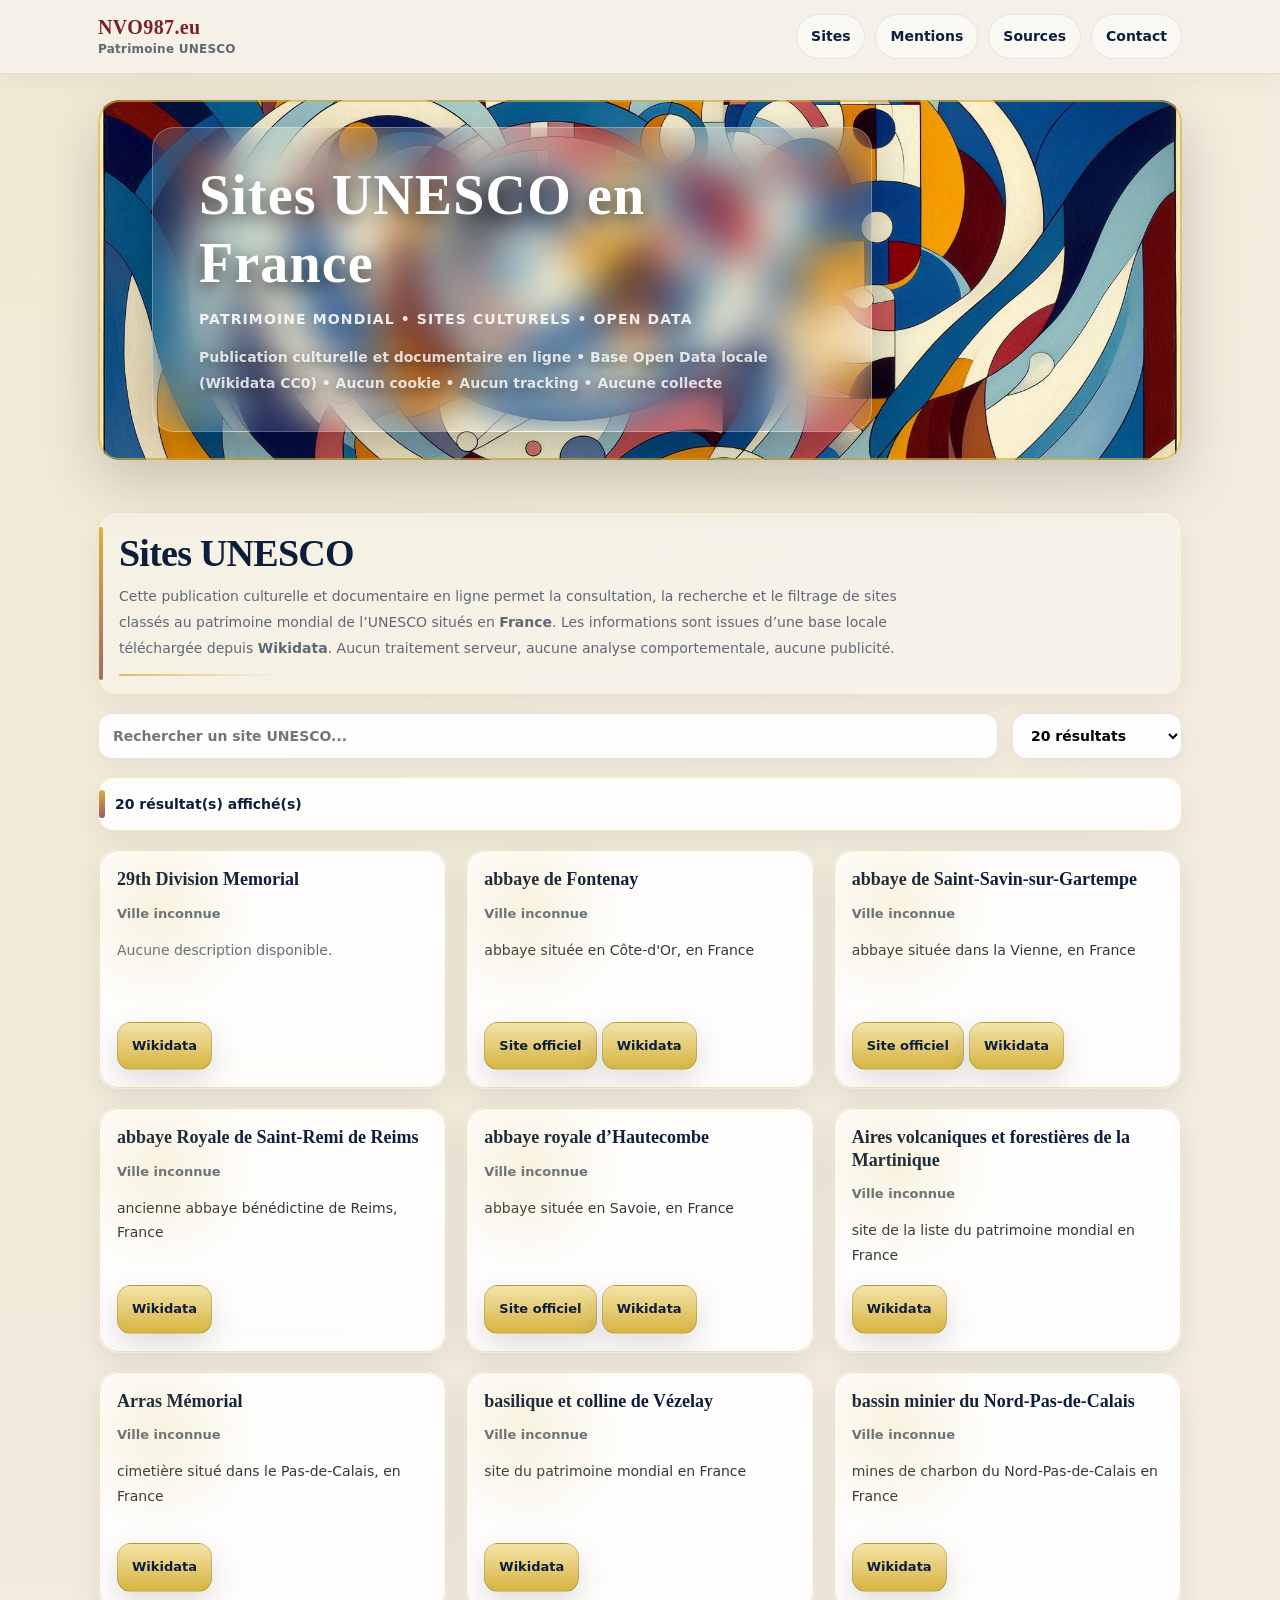
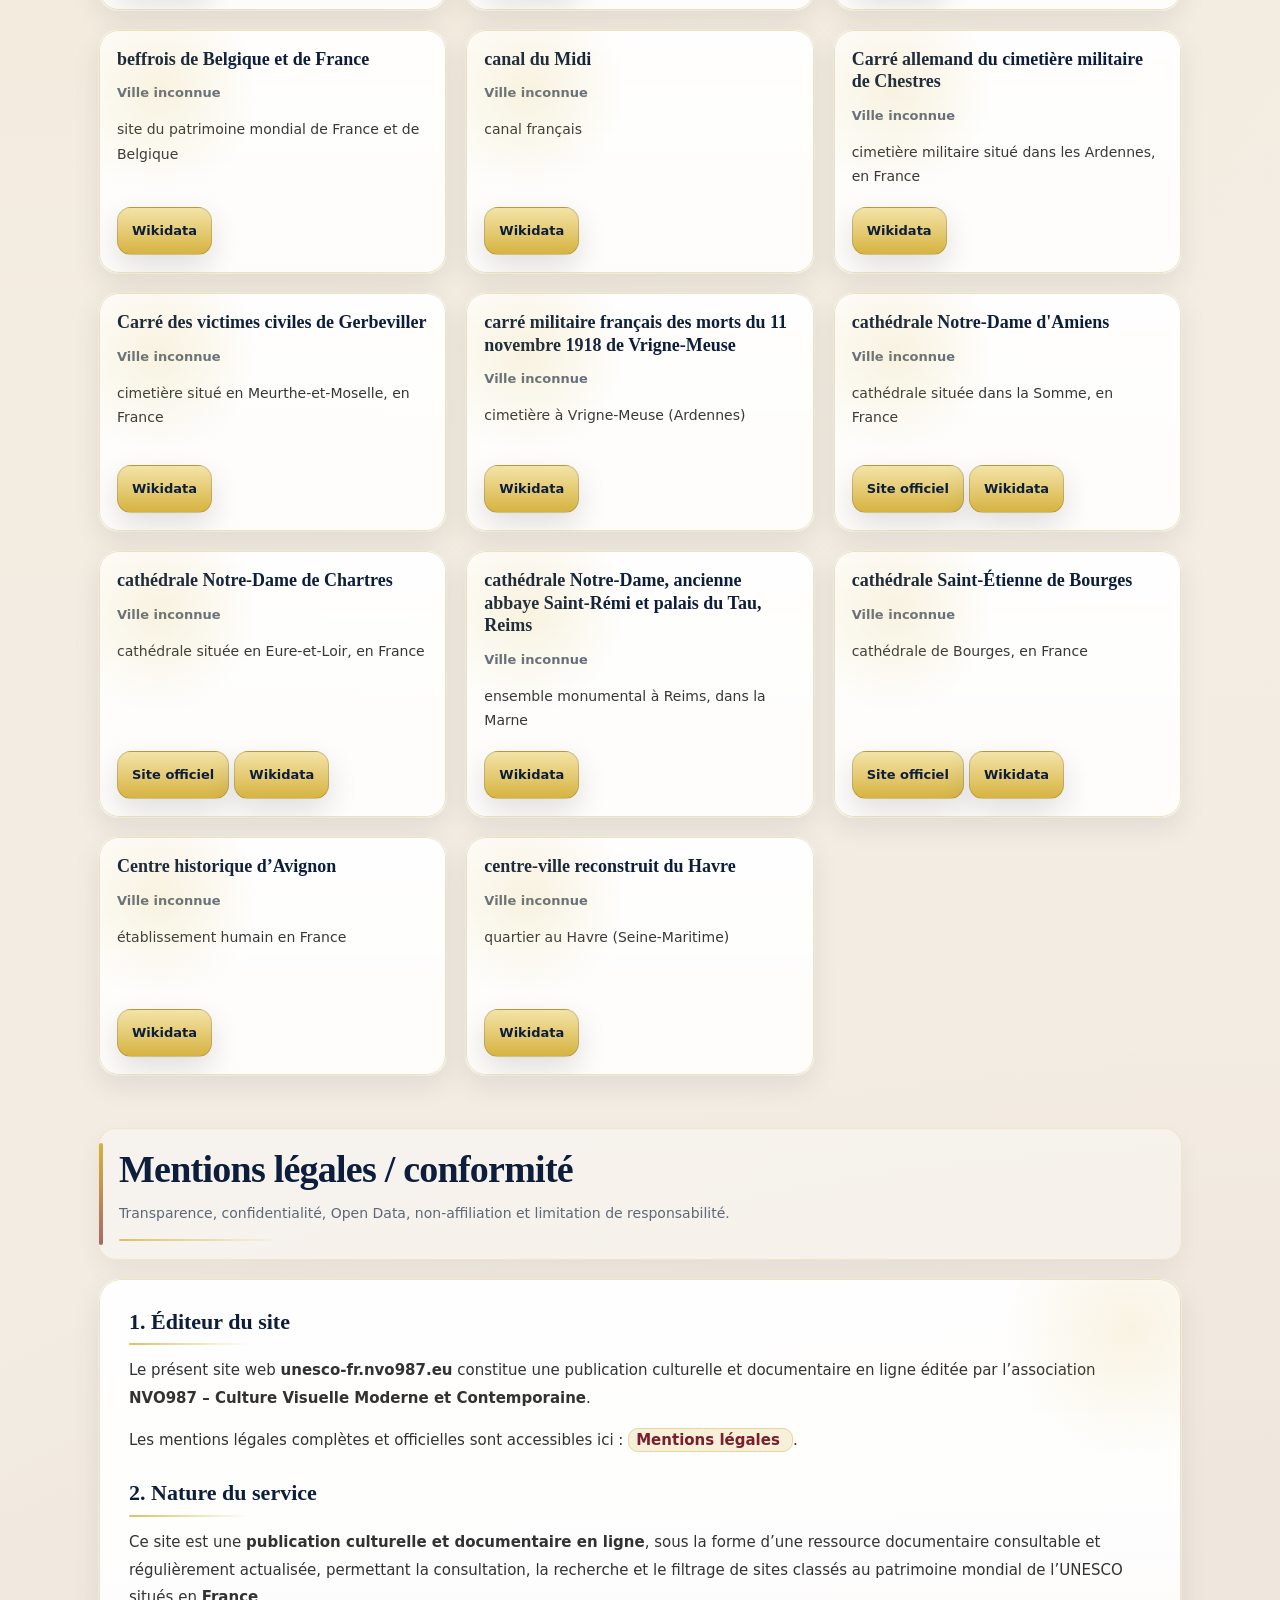
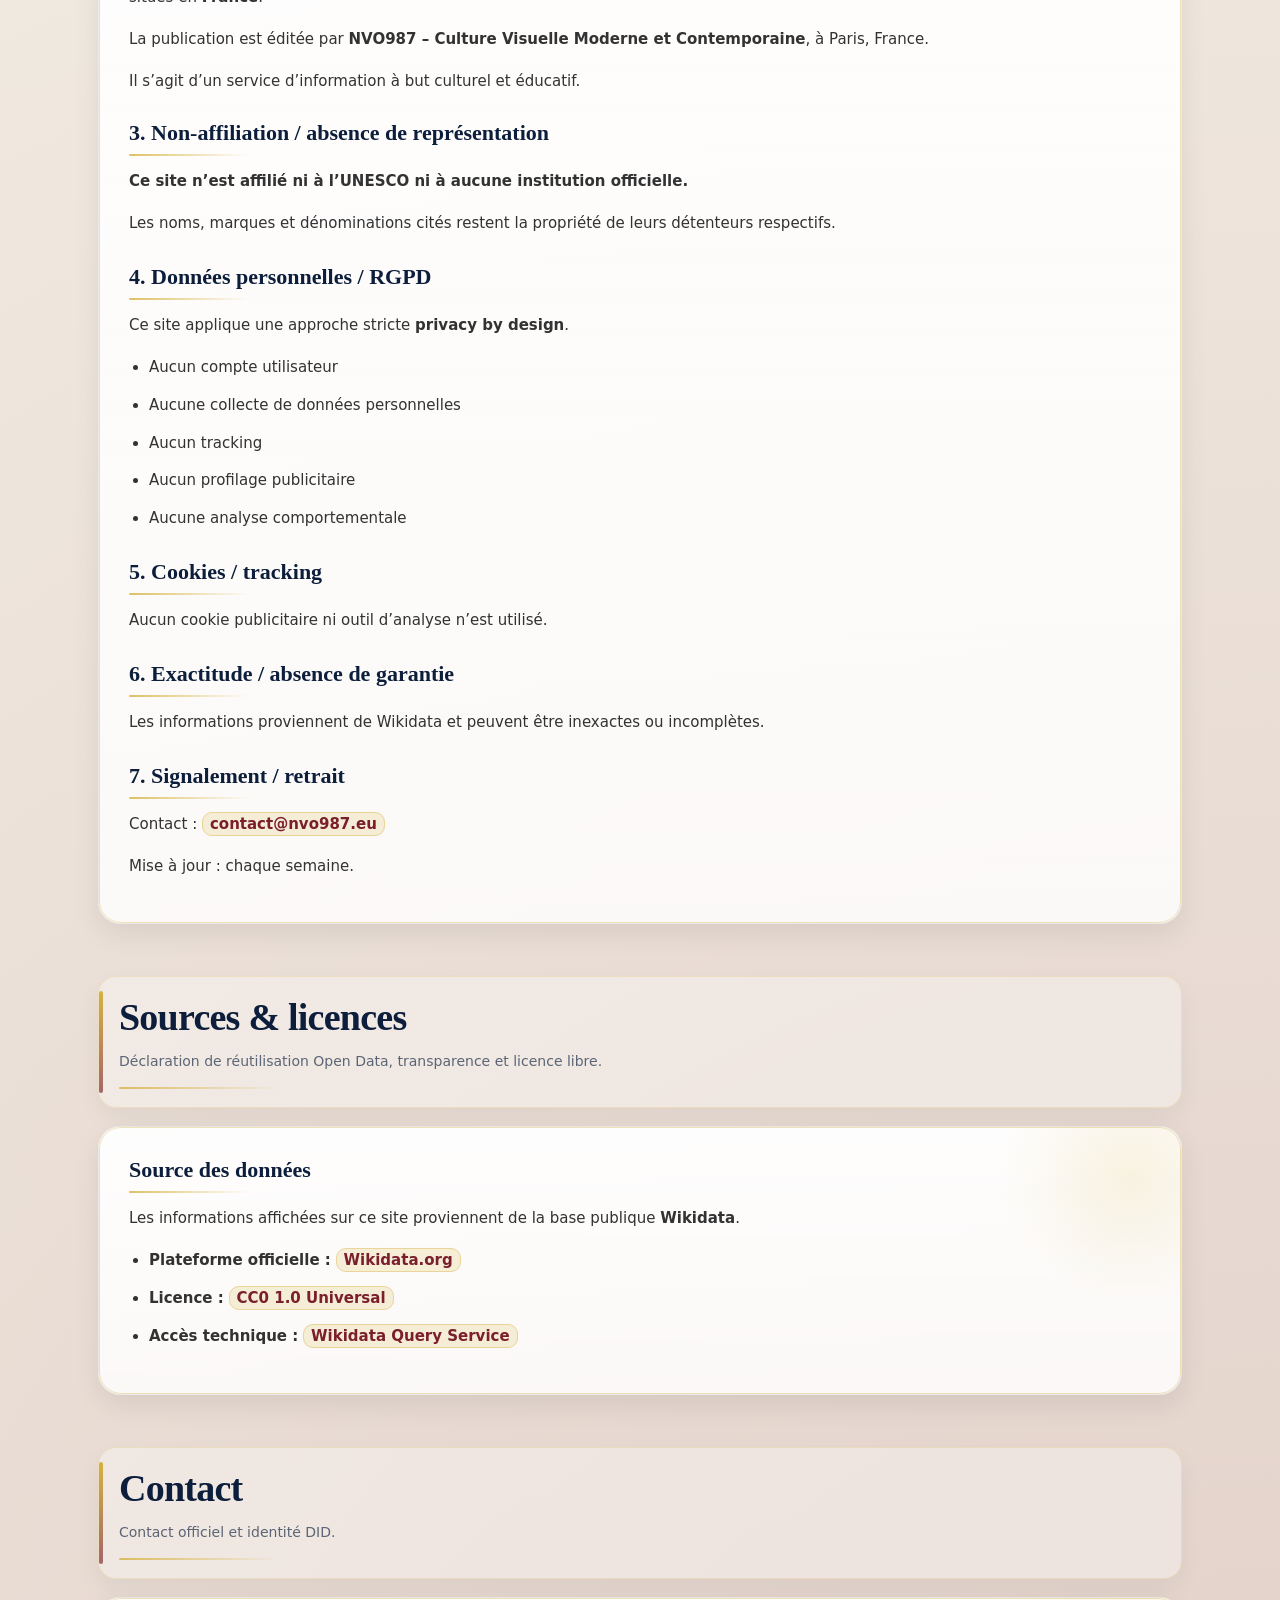
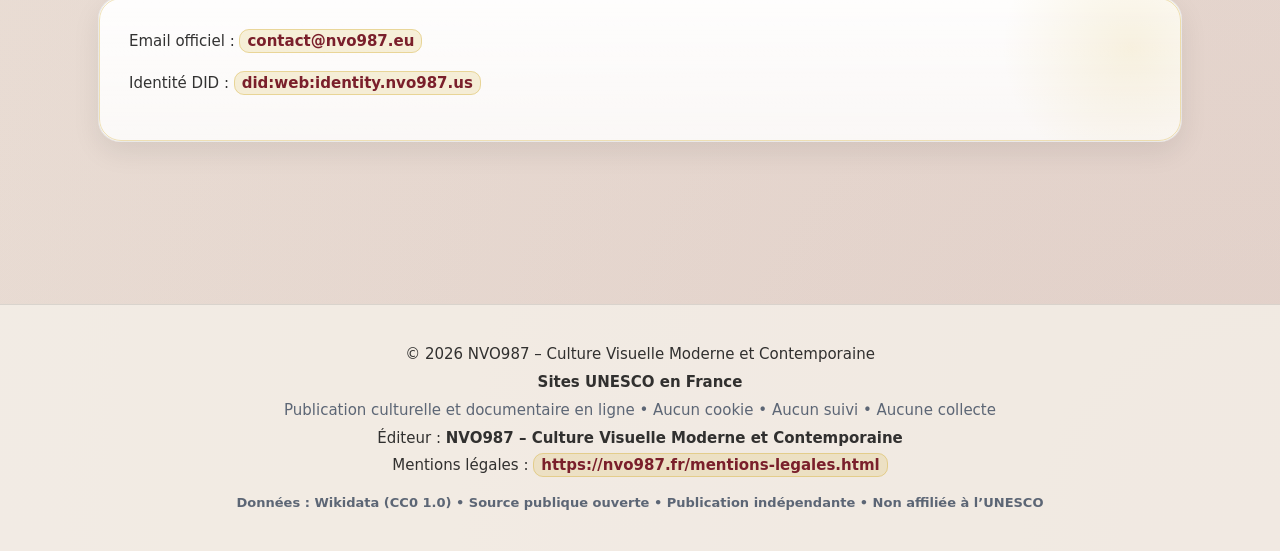
==== index.html @ 5e89c63d "Update last updated note in index.html" ====
<!-- ==========================================================
     FILE: index.html
     NVO987.eu – Sites UNESCO en France
     Static / GitHub Pages compatible / Privacy-friendly
     Data loaded locally from places.json (generated from Wikidata)

     LEGAL / COMPLIANCE SUMMARY (IMPORTANT):
     - Data source: Wikidata (CC0 1.0 Universal - Public Domain Dedication)
     - No cookies, no analytics, no tracking, no profiling
     - No user accounts, no user database, no marketing pixels
     - Local client-side search only (no server queries from the website)
     - Hosted on GitHub Pages (third-party infrastructure logs may exist)
     - Independent informational produced work / no affiliation
========================================================== -->
<!DOCTYPE html>
<html lang="fr">
<head>
	
  <!-- BASIC -->
  <meta charset="UTF-8">
  <meta http-equiv="x-ua-compatible" content="ie=edge">
  <meta name="viewport" content="width=device-width, initial-scale=1.0">

  <title>Sites UNESCO en France | NVO987 - Culture Visuelle Moderne et Contemporaine</title>

  <meta name="description" content="NVO987 is a multidisciplinary artistic and cultural initiative exploring the intersections of visual culture and art history. Sites UNESCO en France basés sur Wikidata (CC0). Recherche locale instantanée. Aucun cookie, aucun tracking, aucune collecte de données personnelles.">

  <meta name="keywords" content="UNESCO, patrimoine mondial, France, sites UNESCO, patrimoine culturel, open data, Wikidata, NVO987">

  <meta name="robots" content="index, follow, max-snippet:-1, max-image-preview:large, max-video-preview:-1">
  
  <meta name="color-scheme" content="light">
  <meta name="format-detection" content="telephone=no, email=no, address=no">

  <!-- DID document -->
  <link rel="alternate" type="application/did+json" href="https://identity.nvo987.us/.well-known/did.json">

  <!-- DID domain linkage proof -->
  <link rel="alternate" type="application/did+ld+json" href="https://identity.nvo987.us/.well-known/did-configuration.json">

  <!-- Canonical DID -->
  <meta name="did" content="did:web:identity.nvo987.us">

  <!-- Identity authority -->
  <link rel="me" href="https://identity.nvo987.us">

  
    <script type="application/ld+json">
    {
      "@context": "https://schema.org",
      "@graph": [
        {
       "@type": "Person",
       "@id": "https://nvo987.us#person",
       "name": "Nicholas Van-Orton",
       "jobTitle": "Independent researcher, founder of NVO987 Association",
       "url": "https://nvo987.us",
       "memberOf": {
       "@id": "https://nvo987.fr#organization"
       },
       "identifier": {
       "@type": "PropertyValue",
       "propertyID": "DID Document",
        "value": "https://identity.nvo987.us/.well-known/did.json"
           }, 
            "sameAs": [
            "https://nexarium.us",
             "https://nvo987.us",
             "https://nvo987.eu",
             "https://nvo987.fr",
             "https://nvo987.ai.in",
             "https://did.ai.in",
             "https://kellycode.us",
             "https://identity.ai.in",
	         "https://nvo987.in",
             "https://web3.internet.in", 
             "https://delaunaybook.us", 
             "https://delaunaybook.eu", 
             "https://osf.io/t8bek/", 
             "https://orcid.org/0009-0007-4628-1871",
	         "https://isni.org/isni/0000000529640885",
             "https://www.wikidata.org/wiki/Q137675227",
             "https://www.wikidata.org/wiki/Q140936124",
             "https://www.wikidata.org/wiki/Q140529224",
             "https://www.wikidata.org/wiki/Q140528834",
             "https://www.wikidata.org/wiki/Q137674546", 
             "https://meta.wikimedia.org/wiki/User:NVO987-ASSOCIATION",
	         "https://independent.academia.edu/nvo987",
	         "https://www.linkedin.com/in/nvo987/",
	         "https://profile.hcommons.org/members/nicholasvanorton/",
             "https://www.webofscience.com/wos/author/record/PDY-1682-2025",
             "https://www.researchgate.net/profile/Nicholas-Van-Orton",
             "https://www.lens.org/lens/profile/nicholas-van-orton/",
             "https://openalex.org/authors/A5120949417",
             "https://cv.hal.science/van-orton-nicholas",
             "https://scholar.google.com/citations?user=iRM-GNQAAAAJ&hl",
	         "https://app.ens.domains/nvo987.eth",
             "https://nvo987.eth.limo/",
	         "https://archive.org/details/@nicholas_van-orton",
             "https://bsky.app/profile/nvo987.us",
             "https://gravatar.com/nvo987",
             "https://europepmc.org/authors/0009-0007-4628-1871",
	         "https://github.com/nvo987-art-history",
	         "https://github.com/nvo987",
	          "https://x.com/nvo987",
      "https://instagram.com/nvo987/",
      "https://www.facebook.com/nvo987/",
      "https://www.threads.com/@nvo987",
      "https://www.tiktok.com/@nvo987",
      "https://www.snapchat.com/@art-nvo987",
      "https://mastodon.social/@nvo987",
      "https://mastodon.art/@nvo987",
      "https://pixelfed.social/nvo987",
      "https://misskey.art/@nvo987",
      "https://misskey.design/@nvo987",
      "https://smugcat.moe/@nvo987",
      "https://www.youtube.com/@nvo987-art-history",
      "https://nvo987.substack.com/",
      "https://pinterest.com/nvo987identity/",
      "https://open.spotify.com/user/uti1pape8u8fm5vcoxfq23hdo",
      "https://www.twitch.tv/nvo987/",
      "https://www.reddit.com/user/Grand_Service448/",
      "https://t.me/nvo987",
      "https://wa.me/36702674440", 
	   "https://gitlab.com/nvo987-art-history"
          ]
        },
        {
  "@type": "Organization",
  "@id": "https://nvo987.fr#organization",
  "name": "NVO987 – Culture Visuelle Moderne et Contemporaine Association",
  "alternateName": [
    "NVO987 Association",
    "NVO987 – Culture Visuelle Moderne et Contemporaine"
  ],
  "url": "https://nvo987.fr",
  "foundingDate": "2026",
  "address": {
    "@type": "PostalAddress",
    "streetAddress": "44 Rue Pasquier",
    "postalCode": "75008",
    "addressLocality": "Paris",
    "addressCountry": "FR"
  },
  "founder": {
    "@id": "https://nvo987.us#person"
  }
},
        {
      "@type": "Book",
      "@id": "https://delaunaybook.us/#book-hu-print",
      "name": "A szín mint generatív elv Sonia Delaunay életművében",
      "url": "https://delaunaybook.us",
      "inLanguage": "hu",
      "bookFormat": "https://schema.org/Paperback",
      "author": {
        "@id": "https://nvo987.us#person"
      },
      "publisher": {
        "@id": "https://nvo987.fr#organization"
      },
      "isbn": "978-615-83133-0-8",
      "identifier": {
        "@type": "PropertyValue",
        "propertyID": "DOI",
        "value": "10.17613/y22fc-g0f98"
      },
      "sameAs": [
        "https://doi.org/10.17613/y22fc-g0f98"
      ]
    },

    {
      "@type": "Book",
      "@id": "https://delaunaybook.us/#book-hu-pdf",
      "name": "A szín mint generatív elv Sonia Delaunay életművében (PDF)",
      "url": "https://delaunaybook.us",
      "inLanguage": "hu",
      "bookFormat": "https://schema.org/EBook",
      "author": {
        "@id": "https://nvo987.us#person"
      },
      "publisher": {
        "@id": "https://nvo987.fr#organization"
      },
      "isbn": "978-615-83133-1-5",
      "isPartOf": {
        "@id": "https://delaunaybook.us/#book-hu-print"
      }
    },

    {
      "@type": "Book",
      "@id": "https://delaunaybook.us/#book-hu-epub",
      "name": "A szín mint generatív elv Sonia Delaunay életművében (EPUB)",
      "url": "https://delaunaybook.us",
      "inLanguage": "hu",
      "bookFormat": "https://schema.org/EBook",
      "author": {
        "@id": "https://nvo987.us#person"
      },
      "publisher": {
        "@id": "https://nvo987.fr#organization"
      },
      "isbn": "978-615-83133-2-2",
      "isPartOf": {
        "@id": "https://delaunaybook.us/#book-hu-print"
      }
    },
    {
      "@type": "Book",
      "@id": "https://delaunaybook.us/#book-en-print",
      "name": "Color as a Generative Principle in the Work of Sonia Delaunay",
      "url": "https://delaunaybook.us",
      "inLanguage": "en",
      "bookFormat": "https://schema.org/Paperback",
      "author": {
        "@id": "https://nvo987.us#person"
      },
      "publisher": {
        "@id": "https://nvo987.fr#organization"
      },
      "isbn": "978-615-83133-5-3",
      "identifier": {
        "@type": "PropertyValue",
        "propertyID": "DOI",
        "value": "10.17613/802rd-bjr69"
      },
      "sameAs": [
        "https://doi.org/10.17613/802rd-bjr69"
      ]
    },
    {
      "@type": "Book",
      "@id": "https://delaunaybook.us/#book-en-epub",
      "name": "Color as a Generative Principle in the Work of Sonia Delaunay (EPUB)",
      "url": "https://delaunaybook.us",
      "inLanguage": "en",
      "bookFormat": "https://schema.org/EBook",
      "author": {
        "@id": "https://nvo987.us#person"
      },
      "publisher": {
        "@id": "https://nvo987.fr#organization"
      },
      "isbn": "978-615-83133-6-0",
      "isPartOf": {
        "@id": "https://delaunaybook.us/#book-en-print"
      }
    },
    {
      "@type": "Book",
      "@id": "https://delaunaybook.us/#book-en-pdf",
      "name": "Color as a Generative Principle in the Work of Sonia Delaunay (PDF)",
      "url": "https://delaunaybook.us",
      "inLanguage": "en",
      "bookFormat": "https://schema.org/EBook",
      "author": {
        "@id": "https://nvo987.us#person"
      },
      "publisher": {
        "@id": "https://nvo987.fr#organization"
      },
      "isbn": "9786150260921",
      "isPartOf": {
        "@id": "https://delaunaybook.us/#book-en-print"
      }
    },
    {
      "@type": "Book",
      "@id": "https://doi.org/10.17613/y22fc-g0f98",
      "name": "A szín mint generatív elv Sonia Delaunay életművében",
      "url": "https://doi.org/10.17613/y22fc-g0f98",
      "author": {
        "@id": "https://nvo987.us#person"
      },
      "inLanguage": "hu",
      "identifier": {
        "@type": "PropertyValue",
        "propertyID": "DOI",
        "value": "10.17613/y22fc-g0f98"
      }
    },
    {
      "@type": "Book",
      "@id": "https://doi.org/10.17613/802rd-bjr69",
      "name": "Color as a Generative Principle in the Work of Sonia Delaunay",
      "url": "https://doi.org/10.17613/802rd-bjr69",
      "author": {
        "@id": "https://nvo987.us#person"
      },
      "inLanguage": "en",
      "identifier": {
        "@type": "PropertyValue",
        "propertyID": "DOI",
        "value": "10.17613/802rd-bjr69"
      }
    },
    {
      "@type": "ScholarlyArticle",
      "@id": "https://doi.org/10.2139/ssrn.6007654",
      "name": "Color as a Generative Principle in the Work of Sonia Delaunay",
      "headline": "Color as a Generative Principle in the Work of Sonia Delaunay",
      "image": "https://delaunaybook.us/images/image.png",
      "url": "https://doi.org/10.2139/ssrn.6007654",
      "author": {
        "@id": "https://nvo987.us#person"
      },
      "inLanguage": "en",
      "isBasedOn": {
        "@id": "https://delaunaybook.us/#book-en-print"
      },
      "identifier": {
        "@type": "PropertyValue",
        "propertyID": "DOI",
        "value": "10.2139/ssrn.6007654"
      },
      "sameAs": [
        "https://doi.org/10.2139/ssrn.6007654"
      ]
    },
    {
      "@type": "ScholarlyArticle",
      "@id": "https://doi.org/10.2139/ssrn.6131506",
      "name": "Interdisciplinary Foundation Edition",
      "headline": "Interdisciplinary Foundation Edition",
      "image": "https://delaunaybook.us/images/image.png",
      "url": "https://doi.org/10.2139/ssrn.6131506",
      "author": {
        "@id": "https://nvo987.us#person"
      },
      "inLanguage": "en",
      "isBasedOn": {
        "@id": "https://delaunaybook.us/#book-en-print"
      },
      "identifier": {
        "@type": "PropertyValue",
        "propertyID": "DOI",
        "value": "10.2139/ssrn.6131506"
      },
      "sameAs": [
        "https://doi.org/10.2139/ssrn.6131506"
      ]
    },
    {
      "@type": "CreativeWork",
      "@id": "https://archive.org/details/v-9-1-color-as-a-generative-principle-in-the-work-of-sonia-delaunay",
      "name": "V.9.1 — Color as a Generative Principle in the Work of Sonia Delaunay",
      "url": "https://archive.org/details/v-9-1-color-as-a-generative-principle-in-the-work-of-sonia-delaunay",
      "author": {
        "@id": "https://nvo987.us#person"
      },
      "about": {
        "@type": "Person",
        "name": "Sonia Delaunay"
      },
      "isBasedOn": {
        "@id": "https://delaunaybook.us/#book-en"
      }
    }
  ]
}
    </script>

     <script type="application/ld+json">
{
  "@context": "https://schema.org",
  "@type": "Organization",
  "@id": "https://nvo987.fr/#organization",
  "name": "NVO987 – Culture Visuelle Moderne et Contemporaine",
  "url": "https://nvo987.fr/",
  "sameAs": [
    "https://www.wikidata.org/wiki/Q141086020",
    "https://www.openstreetmap.org/node/1409757849"
  ],
  "address": {
    "@type": "PostalAddress",
    "streetAddress": "44 Rue Pasquier",
    "postalCode": "75008",
    "addressLocality": "Paris",
    "addressCountry": "FR"
  },
  "geo": {
    "@type": "GeoCoordinates",
    "latitude": 48.8748353,
    "longitude": 2.3240104
  }
}
     </script>

  <!-- Machine endpoints -->
  <link rel="alternate" type="application/ld+json" href="https://identity.nvo987.us/machine/graph.jsonld">
  <link rel="alternate" type="application/ld+json" href="https://identity.nvo987.us/machine/agents.jsonld">
  <link rel="alternate" type="application/ld+json" href="https://identity.nvo987.us/machine/vc.jsonld">

  <!-- SECURITY -->
  <meta http-equiv="Content-Security-Policy" content="default-src 'self'; img-src 'self' data: https:; style-src 'self' 'unsafe-inline'; script-src 'self' 'unsafe-inline'; connect-src 'self'; base-uri 'self'; form-action 'none'; frame-ancestors 'none';">

  <!-- CANONICAL -->
  <link rel="canonical" href="https://unesco-fr.nvo987.eu/">

  <!-- CSS -->
  <link rel="stylesheet" href="style.css">

  <!-- SOCIAL PREVIEW -->
  <meta property="og:site_name" content="NVO987.eu">
  <meta property="og:title" content="Sites UNESCO en France – Patrimoine mondial">
  <meta property="og:description" content="Sites UNESCO en France. Données Wikidata (CC0). Aucun cookie, aucun tracking.">
  <meta property="og:type" content="website">
  <meta property="og:url" content="https://unesco-fr.nvo987.eu/">
  <meta property="og:image" content="https://unesco-fr.nvo987.eu/banner.jpg">
  <meta property="og:locale" content="fr_FR">

  <meta name="twitter:card" content="summary_large_image">
  <meta name="twitter:title" content="Sites UNESCO en France">
  <meta name="twitter:description" content="Patrimoine mondial UNESCO en France. Open Data Wikidata (CC0).">
  <meta name="twitter:image" content="https://unesco-fr.nvo987.eu/banner.jpg">
  <meta name="twitter:dnt" content="on">

<link rel="apple-touch-icon" sizes="57x57" href="/apple-icon-57x57.png">
<link rel="apple-touch-icon" sizes="60x60" href="/apple-icon-60x60.png">
<link rel="apple-touch-icon" sizes="72x72" href="/apple-icon-72x72.png">
<link rel="apple-touch-icon" sizes="76x76" href="/apple-icon-76x76.png">
<link rel="apple-touch-icon" sizes="114x114" href="/apple-icon-114x114.png">
<link rel="apple-touch-icon" sizes="120x120" href="/apple-icon-120x120.png">
<link rel="apple-touch-icon" sizes="144x144" href="/apple-icon-144x144.png">
<link rel="apple-touch-icon" sizes="152x152" href="/apple-icon-152x152.png">
<link rel="apple-touch-icon" sizes="180x180" href="/apple-icon-180x180.png">
<link rel="icon" type="image/png" sizes="192x192"  href="/android-icon-192x192.png">
<link rel="icon" type="image/png" sizes="32x32" href="/favicon-32x32.png">
<link rel="icon" type="image/png" sizes="96x96" href="/favicon-96x96.png">
<link rel="icon" type="image/png" sizes="16x16" href="/favicon-16x16.png">
<link rel="manifest" href="/manifest.json">
<meta name="msapplication-TileColor" content="#ffffff">
<meta name="msapplication-TileImage" content="/ms-icon-144x144.png">
<meta name="theme-color" content="#ffffff">
     
</head>
<body>

  <!-- TOPBAR -->
  <div class="topbar">
    <div class="container">
      <div class="topbar-inner">

        <div class="brand">
          <span class="brand-name">NVO987.eu</span>
          <span class="brand-tag">Patrimoine UNESCO</span>
        </div>

        <nav class="nav" aria-label="Navigation principale">
          <a href="#places">Sites</a>
          <a href="#mentions">Mentions</a>
          <a href="#sources">Sources</a>
          <a href="#contact">Contact</a>
        </nav>

      </div>
    </div>
  </div>

  <!-- HERO -->
  <div class="container">
    <header class="hero">
      <div class="hero-text">
        <h1>Sites UNESCO en France</h1>

        <p class="hero-sub">
          Patrimoine mondial • Sites culturels • Open Data
        </p>

        <p class="hero-note">
          Publication culturelle et documentaire en ligne • Base Open Data locale (Wikidata CC0) • Aucun cookie • Aucun tracking • Aucune collecte
        </p>
      </div>
    </header>
  </div>

  <!-- MAIN -->
  <main class="main">
    <div class="container">

      <!-- PLACES -->
      <section id="places" class="section">

        <div class="section-header">
          <h2>Sites UNESCO</h2>

          <p>
            Cette publication culturelle et documentaire en ligne permet la consultation,
            la recherche et le filtrage de sites classés au patrimoine mondial de l’UNESCO
            situés en <strong>France</strong>.
            Les informations sont issues d’une base locale téléchargée depuis <strong>Wikidata</strong>.
            Aucun traitement serveur, aucune analyse comportementale, aucune publicité.
          </p>
        </div>

        <div class="controls">

          <input
            id="searchInput"
            type="text"
            placeholder="Rechercher un site UNESCO..."
            autocomplete="off"
            inputmode="search"
            aria-label="Rechercher un site UNESCO">

          <select id="limitSelect" aria-label="Nombre de résultats">
            <option value="20" selected>20 résultats</option>
            <option value="40">40 résultats</option>
            <option value="80">80 résultats</option>
            <option value="120">120 résultats</option>
            <option value="200">200 résultats</option>
          </select>

        </div>

        <div id="statusBox" class="status info">
          Chargement des sites…
        </div>

        <div id="placesGrid" class="grid"></div>

      </section>

      <!-- MENTIONS -->
      <section id="mentions" class="section">

        <div class="section-header">
          <h2>Mentions légales / conformité</h2>
          <p>
            Transparence, confidentialité, Open Data, non-affiliation et limitation de responsabilité.
          </p>
        </div>

        <div class="legal-card">

          <h3>1. Éditeur du site</h3>
          <p>
            Le présent site web <strong>unesco-fr.nvo987.eu</strong> constitue une publication
            culturelle et documentaire en ligne éditée par l’association
            <strong>NVO987 – Culture Visuelle Moderne et Contemporaine</strong>.
          </p>

          <p>
            Les mentions légales complètes et officielles sont accessibles ici :
            <a href="https://nvo987.fr/mentions-legales.html" target="_blank" rel="noopener noreferrer">
              Mentions légales
            </a>.
          </p>

          <h3>2. Nature du service</h3>
          <p>
            Ce site est une <strong>publication culturelle et documentaire en ligne</strong>,
            sous la forme d’une ressource documentaire consultable et régulièrement actualisée,
            permettant la consultation, la recherche et le filtrage de sites classés au patrimoine
            mondial de l’UNESCO situés en <strong>France</strong>.
          </p>

          <p>
            La publication est éditée par
            <strong>NVO987 – Culture Visuelle Moderne et Contemporaine</strong>,
            à Paris, France.
          </p>

          <p class="small-note">
            Il s’agit d’un service d’information à but culturel et éducatif.
          </p>

          <h3>3. Non-affiliation / absence de représentation</h3>
          <p>
            <strong>Ce site n’est affilié ni à l’UNESCO ni à aucune institution officielle.</strong>
          </p>

          <p>
            Les noms, marques et dénominations cités restent la propriété de leurs détenteurs respectifs.
          </p>

          <h3>4. Données personnelles / RGPD</h3>
          <p>
            Ce site applique une approche stricte <strong>privacy by design</strong>.
          </p>

          <ul>
            <li>Aucun compte utilisateur</li>
            <li>Aucune collecte de données personnelles</li>
            <li>Aucun tracking</li>
            <li>Aucun profilage publicitaire</li>
            <li>Aucune analyse comportementale</li>
          </ul>

          <h3>5. Cookies / tracking</h3>
          <p>
            Aucun cookie publicitaire ni outil d’analyse n’est utilisé.
          </p>

          <h3>6. Exactitude / absence de garantie</h3>
          <p>
            Les informations proviennent de Wikidata et peuvent être inexactes ou incomplètes.
          </p>

          <h3>7. Signalement / retrait</h3>
          <p>
            Contact :
            <a href="mailto:contact@nvo987.eu">contact@nvo987.eu</a>
          </p>

          <p class="small-note">
            Mise à jour : chaque semaine.
          </p>

        </div>

      </section>

      <!-- SOURCES -->
      <section id="sources" class="section">

        <div class="section-header">
          <h2>Sources & licences</h2>
          <p>
            Déclaration de réutilisation Open Data, transparence et licence libre.
          </p>
        </div>

        <div class="sources-card">

          <h3>Source des données</h3>

          <p>
            Les informations affichées sur ce site proviennent de la base publique
            <strong>Wikidata</strong>.
          </p>

          <ul>

            <li>
              <strong>Plateforme officielle :</strong>
              <a href="https://www.wikidata.org/" target="_blank" rel="noopener noreferrer">
                Wikidata.org
              </a>
            </li>

            <li>
              <strong>Licence :</strong>
              <a href="https://creativecommons.org/publicdomain/zero/1.0/" target="_blank" rel="noopener noreferrer">
                CC0 1.0 Universal
              </a>
            </li>

            <li>
              <strong>Accès technique :</strong>
              <a href="https://query.wikidata.org/" target="_blank" rel="noopener noreferrer">
                Wikidata Query Service
              </a>
            </li>

          </ul>

        </div>

      </section>

      <!-- CONTACT -->
      <section id="contact" class="section">

        <div class="section-header">
          <h2>Contact</h2>
          <p>Contact officiel et identité DID.</p>
        </div>

        <div class="sources-card">

          <p>
            Email officiel :
            <a href="mailto:contact@nvo987.eu">contact@nvo987.eu</a>
          </p>

          <p>
            Identité DID :
            <a href="https://identity.nvo987.us" target="_blank" rel="noopener noreferrer">
              did:web:identity.nvo987.us
            </a>
          </p>

        </div>

      </section>

    </div>
  </main>

  <!-- FOOTER -->
  <footer class="footer">
    <div class="container footer-inner">

      <p>
        © 2026 NVO987 – Culture Visuelle Moderne et Contemporaine
      </p>

      <p>
        <strong>Sites UNESCO en France</strong>
      </p>

      <p class="muted">
        Publication culturelle et documentaire en ligne • Aucun cookie • Aucun suivi • Aucune collecte
      </p>

      <p>
        Éditeur :
        <strong>NVO987 – Culture Visuelle Moderne et Contemporaine</strong>
      </p>

      <p>
        Mentions légales :
        <a href="https://nvo987.fr/mentions-legales.html" target="_blank" rel="noopener noreferrer">
          https://nvo987.fr/mentions-legales.html
        </a>
      </p>

      <p class="small-note">
        Données : Wikidata (CC0 1.0) • Source publique ouverte • Publication indépendante •
        Non affiliée à l’UNESCO
      </p>

    </div>
  </footer>

  <!-- SCRIPT -->
  <script>
    const statusBox = document.getElementById("statusBox");
    const placesGrid = document.getElementById("placesGrid");
    const searchInput = document.getElementById("searchInput");
    const limitSelect = document.getElementById("limitSelect");

    let allPlaces = [];

    function escapeHTML(str) {
      if (!str) return "";

      return String(str)
        .replace(/&/g, "&amp;")
        .replace(/</g, "&lt;")
        .replace(/>/g, "&gt;")
        .replace(/"/g, "&quot;")
        .replace(/'/g, "&#039;");
    }

    function normalize(str) {
      return (str || "")
        .toLowerCase()
        .normalize("NFD")
        .replace(/[\u0300-\u036f]/g, "");
    }

    function buildCard(place) {

      const name = escapeHTML(place.name || "Site UNESCO");
      const city = escapeHTML(place.city || "");
      const website = escapeHTML(place.website || "");
      const wikidata = escapeHTML(place.source || "");
      const descriptionRaw = place.description || "";

      let description = escapeHTML(descriptionRaw);

      if (description.length > 220) {
        description = description.slice(0, 220) + "...";
      }

      const card = document.createElement("article");
      card.className = "place-card";

      card.innerHTML = `
        <h3>${name}</h3>

        <div class="place-meta">
          ${city
            ? `<span>${city}</span>`
            : `<span class="muted">Ville inconnue</span>`
          }
        </div>

        <div class="place-desc">
          ${description
            ? description
            : `<span class="muted">Aucune description disponible.</span>`
          }
        </div>

        <div class="place-actions">

          ${website
            ? `<a class="btn" href="${website}" target="_blank" rel="noopener noreferrer nofollow">Site officiel</a>`
            : ""
          }

          ${wikidata
            ? `<a class="btn secondary" href="${wikidata}" target="_blank" rel="noopener noreferrer nofollow">Wikidata</a>`
            : ""
          }

        </div>
      `;

      return card;
    }

    function renderPlaces() {

      const query = normalize(searchInput.value.trim());
      const limit = parseInt(limitSelect.value, 10);

      placesGrid.innerHTML = "";

      let filtered = allPlaces;

      if (query.length > 0) {
        filtered = filtered.filter(place => {
          const blob = normalize(JSON.stringify(place));
          return blob.includes(query);
        });
      }

      filtered = filtered.slice(0, limit);

      if (filtered.length === 0) {
        statusBox.className = "status warn";
        statusBox.textContent = "Aucun site trouvé.";
        return;
      }

      statusBox.className = "status success";
      statusBox.textContent = filtered.length + " résultat(s) affiché(s)";

      filtered.forEach(place => {
        placesGrid.appendChild(buildCard(place));
      });
    }

    async function loadPlaces() {

      try {

        statusBox.className = "status info";
        statusBox.textContent = "Chargement des sites…";

        const response = await fetch(
          "places.json?v=" + Date.now(),
          {
            cache: "no-store"
          }
        );

        if (!response.ok) {
          throw new Error("HTTP " + response.status);
        }

        const data = await response.json();

        if (!data.places || !Array.isArray(data.places)) {
          throw new Error("Invalid JSON structure");
        }

        allPlaces = data.places;

        statusBox.className = "status success";
        statusBox.textContent = allPlaces.length + " site(s) chargé(s)";

        renderPlaces();

      } catch (error) {

        console.error(error);

        statusBox.className = "status error";
        statusBox.textContent = "Erreur lors du chargement des données.";

      }
    }

    searchInput.addEventListener("input", renderPlaces);
    limitSelect.addEventListener("change", renderPlaces);

    loadPlaces();
  </script>

</body>
</html>
---- style.css ----
/* ==========================================================
   FILE: style.css
   NVO987.eu – Carte Culturelle (France)
   Luxury UI / Clean typography / Privacy-friendly
   Static website – GitHub Pages compatible
   ========================================================== */

@import url("https://fonts.googleapis.com/css2?family=Playfair+Display:wght@600;700;800;900&family=Inter:wght@400;500;600;700;800&display=swap");

:root {
  --bg: #f6f1e9;
  --bg2: #efe7dd;

  --text: #161616;
  --muted: rgba(22, 22, 22, 0.65);

  --card: rgba(255, 255, 255, 0.86);
  --card2: rgba(255, 255, 255, 0.95);

  --navy: #0c1e3b;
  --burgundy: #7a1f2b;

  --gold: #d4af37;
  --gold2: #f3e2a3;

  --radius: 18px;
  --radius2: 22px;

  --shadowSoft: 0 10px 28px rgba(0, 0, 0, 0.08);
  --shadowStrong: 0 20px 60px rgba(0, 0, 0, 0.18);

  --fontBody: "Inter", system-ui, -apple-system, "Segoe UI", Roboto, Arial, sans-serif;
  --fontTitle: "Playfair Display", Georgia, "Times New Roman", serif;
}

* {
  margin: 0;
  padding: 0;
  box-sizing: border-box;
}

html { 
  scroll-behavior: smooth;
}

body {
  font-family: var(--fontBody);
  color: var(--text);
  line-height: 1.75;
  min-height: 100vh;

  background: radial-gradient(circle at top left, rgba(212,175,55,0.12), transparent 45%),
              radial-gradient(circle at bottom right, rgba(122,31,43,0.12), transparent 50%),
              linear-gradient(180deg, var(--bg), var(--bg2));

  -webkit-font-smoothing: antialiased;
  -moz-osx-font-smoothing: grayscale;
  text-rendering: optimizeLegibility;
}

/* GLOBAL TYPOGRAPHY */
h1, h2, h3 {
  font-family: var(--fontTitle);
  font-weight: 900;
  color: var(--navy);
  line-height: 1.2;
}

p, li, span, a, input, select, button {
  font-family: var(--fontBody);
}

p {
  font-size: 15px;
  font-weight: 500;
  color: rgba(22, 22, 22, 0.88);
  line-height: 1.85;
}

li {
  font-size: 15px;
  font-weight: 500;
  color: rgba(22, 22, 22, 0.88);
  line-height: 1.85;
}

strong {
  font-weight: 700;
}

.small-note {
  margin-top: 12px;
  font-size: 13px;
  font-weight: 600;
  color: rgba(12,30,59,0.65);
  line-height: 1.75;
}

.muted {
  color: rgba(12,30,59,0.65);
}

/* CONTAINER */
.container {
  width: 100%;
  max-width: 1120px;
  margin: 0 auto;
  padding: 0 18px;
}

/* TOPBAR */
.topbar {
  position: sticky;
  top: 0;
  z-index: 2500;

  background: rgba(246, 241, 233, 0.92);
  backdrop-filter: blur(14px);
  -webkit-backdrop-filter: blur(14px);

  border-bottom: 1px solid rgba(0, 0, 0, 0.08);
  box-shadow: 0 10px 25px rgba(0,0,0,0.04);
}

.topbar-inner {
  display: flex;
  justify-content: space-between;
  align-items: center;
  gap: 22px;
  padding: 14px 0;
}

.brand {
  display: flex;
  flex-direction: column;
  line-height: 1.1;
}

.brand-name {
  font-family: var(--fontTitle);
  font-weight: 900;
  font-size: 20px;
  letter-spacing: 0.02em;
  color: var(--burgundy);
}

.brand-tag {
  margin-top: 5px;
  font-size: 12px;
  font-weight: 700;
  color: rgba(12,30,59,0.65);
  letter-spacing: 0.02em;
}

.nav {
  display: flex;
  flex-wrap: wrap;
  justify-content: flex-end;
  gap: 10px;
}

.nav a {
  text-decoration: none;
  font-size: 14px;
  font-weight: 700;
  color: var(--navy);

  padding: 9px 14px;
  border-radius: 999px;

  background: rgba(255,255,255,0.45);
  border: 1px solid rgba(0,0,0,0.08);

  transition: 0.22s ease;
}

.nav a:hover {
  transform: translateY(-1px);
  background: rgba(212,175,55,0.14);
  border-color: rgba(212,175,55,0.55);
  color: var(--burgundy);
  box-shadow: 0 12px 25px rgba(0,0,0,0.06);
}

/* HERO */
.hero {
  margin: 26px auto;
  border-radius: var(--radius2);
  overflow: hidden;

  background-image: url("banner.jpg");
  background-size: cover;
  background-position: center;

  min-height: 360px;
  display: flex;
  align-items: center;
  justify-content: flex-start;

  box-shadow: var(--shadowStrong);
  position: relative;

  padding-left: 54px;
  padding-right: 24px;
}

.hero::before {
  content: "";
  position: absolute;
  inset: 0;
  border: 2px solid rgba(212,175,55,0.65);
  border-radius: var(--radius2);
  pointer-events: none;
  z-index: 1;
}

.hero-text {
  position: relative;
  z-index: 2;

  text-align: left;
  max-width: 720px;

  padding: 34px 46px;

  background: rgba(255, 255, 255, 0.10);
  border: 1px solid rgba(255,255,255,0.28);

  border-radius: 22px;
  backdrop-filter: blur(22px);
  -webkit-backdrop-filter: blur(22px);

  box-shadow: 0 18px 60px rgba(0,0,0,0.30);
}

.hero-text h1 {
  font-family: var(--fontTitle);
  font-size: 56px;
  font-weight: 900;
  letter-spacing: 0.02em;
  color: #fff;
  text-shadow: 0 6px 18px rgba(0,0,0,0.65);
}

.hero-sub {
  margin-top: 10px;
  font-size: 14px;
  font-weight: 700;
  letter-spacing: 0.08em;
  text-transform: uppercase;
  color: rgba(255,255,255,0.88);
}

.hero-note {
  margin-top: 12px;
  font-size: 14px;
  font-weight: 600;
  color: rgba(255,255,255,0.80);
  text-shadow: 0 4px 12px rgba(0,0,0,0.50);
}

/* MAIN */
.main {
  padding: 26px 0 65px 0;
}

.section {
  margin-bottom: 52px;
}

/* SECTION HEADER */
.section-header {
  margin-bottom: 18px;
  padding: 18px 20px;

  border-radius: 18px;
  background: rgba(255,255,255,0.35);
  border: 1px solid rgba(212,175,55,0.20);

  box-shadow: 0 10px 25px rgba(0,0,0,0.05);
  position: relative;
}

.section-header::before {
  content: "";
  position: absolute;
  left: 0;
  top: 14px;
  bottom: 14px;
  width: 4px;
  border-radius: 999px;
  background: linear-gradient(180deg, rgba(212,175,55,0.95), rgba(122,31,43,0.65));
}

.section-header::after {
  content: "";
  display: block;
  margin-top: 12px;
  height: 2px;
  width: 160px;
  background: linear-gradient(90deg, rgba(212,175,55,0.95), transparent);
  border-radius: 999px;
  opacity: 0.8;
}

.section-header h2 {
  font-family: var(--fontTitle);
  font-size: 38px;
  font-weight: 900;
  color: var(--navy);
  letter-spacing: -0.02em;
}

.section-header p {
  margin-top: 8px;
  color: rgba(12,30,59,0.65);
  font-size: 14px;
  font-weight: 500;
  max-width: 820px;
}

/* CONTROLS */
.controls {
  display: flex;
  flex-wrap: wrap;
  gap: 14px;
  margin: 18px 0 18px 0;
}

.controls input,
.controls select {
  background: rgba(255,255,255,0.95);
  border: 1px solid rgba(0,0,0,0.10);

  border-radius: 14px;
  padding: 13px 14px;

  font-size: 14px;
  font-weight: 600;
  outline: none;

  transition: 0.22s ease;
  box-shadow: 0 8px 25px rgba(0,0,0,0.05);
}

.controls input {
  flex: 1;
  min-width: 240px;
}

.controls select {
  min-width: 170px;
  font-weight: 700;
}

.controls input:focus,
.controls select:focus {
  border-color: rgba(212,175,55,0.75);
  box-shadow: 0 0 0 4px rgba(212,175,55,0.20);
}

/* STATUS */
.status {
  border-radius: 16px;
  padding: 14px 16px;
  margin-bottom: 18px;

  background: rgba(255,255,255,0.90);
  border: 1px solid rgba(212,175,55,0.25);

  box-shadow: 0 12px 28px rgba(0,0,0,0.06);

  font-weight: 700;
  font-size: 14px;
  color: var(--navy);

  position: relative;
}

.status::before {
  content: "";
  position: absolute;
  left: 0;
  top: 12px;
  bottom: 12px;
  width: 6px;
  border-radius: 999px;
  background: linear-gradient(180deg, rgba(212,175,55,0.95), rgba(122,31,43,0.75));
}

/* GRID */
.grid {
  display: grid;
  grid-template-columns: repeat(3, minmax(0, 1fr));
  gap: 18px;
}

/* PLACE CARD */
.place-card {
  position: relative;
  overflow: hidden;

  background: linear-gradient(180deg, var(--card2), var(--card));
  border: 1px solid rgba(0,0,0,0.08);

  border-radius: 20px;
  padding: 18px;

  box-shadow: var(--shadowSoft);

  display: flex;
  flex-direction: column;
  gap: 12px;

  min-height: 240px;
  transition: 0.22s ease;
}

.place-card::before {
  content: "";
  position: absolute;
  inset: 0;
  border-radius: 20px;
  border: 1px solid rgba(212,175,55,0.35);
  pointer-events: none;
}

.place-card::after {
  content: "";
  position: absolute;
  top: -50px;
  left: -50px;
  width: 220px;
  height: 220px;
  background: radial-gradient(circle, rgba(212,175,55,0.20), transparent 65%);
  opacity: 0.75;
  pointer-events: none;
}

.place-card:hover {
  transform: translateY(-5px);
  box-shadow: 0 22px 60px rgba(0,0,0,0.14);
  border-color: rgba(212,175,55,0.45);
}

.place-type {
  display: inline-block;
  width: fit-content;
  font-size: 12px;
  font-weight: 700;
  letter-spacing: 0.08em;
  text-transform: uppercase;

  color: var(--navy);

  padding: 6px 10px;
  border-radius: 999px;

  background: rgba(212,175,55,0.18);
  border: 1px solid rgba(212,175,55,0.35);
}

.place-card h3 {
  font-family: var(--fontTitle);
  font-size: 18px;
  font-weight: 900;
  line-height: 1.25;
  color: var(--navy);
}

.place-meta {
  display: flex;
  flex-wrap: wrap;
  gap: 8px;

  font-size: 13px;
  font-weight: 600;
  color: rgba(12,30,59,0.65);
}

.place-desc {
  font-size: 14px;
  font-weight: 500;
  color: rgba(22,22,22,0.86);
  flex: 1;
  line-height: 1.75;
}

.place-actions {
  margin-top: 6px;
}

/* BUTTON */
.btn {
  display: inline-block;
  text-decoration: none;
  text-align: center;

  font-weight: 800;
  font-size: 13px;

  padding: 12px 14px;
  border-radius: 14px;

  color: var(--navy);
  background: linear-gradient(180deg, rgba(243,226,163,0.95), rgba(212,175,55,0.95));
  border: 1px solid rgba(0,0,0,0.15);

  box-shadow: 0 12px 30px rgba(0,0,0,0.12);
  transition: 0.22s ease;
}

.btn:hover {
  transform: translateY(-1px);
  background: linear-gradient(180deg, rgba(212,175,55,0.95), rgba(122,31,43,0.92));
  color: #fff;
  border-color: rgba(212,175,55,0.70);
}

/* LEGAL + SOURCES */
.legal-card,
.sources-card {
  background: linear-gradient(180deg, rgba(255,255,255,0.95), rgba(255,255,255,0.82));
  border: 1px solid rgba(0,0,0,0.08);

  border-radius: 22px;
  padding: 30px;

  box-shadow: var(--shadowSoft);
  position: relative;
  overflow: hidden;
}

.legal-card::before,
.sources-card::before {
  content: "";
  position: absolute;
  inset: 0;
  border-radius: 22px;
  border: 1px solid rgba(212,175,55,0.35);
  pointer-events: none;
}

.legal-card::after,
.sources-card::after {
  content: "";
  position: absolute;
  top: -90px;
  right: -90px;
  width: 280px;
  height: 280px;
  background: radial-gradient(circle, rgba(212,175,55,0.20), transparent 65%);
  pointer-events: none;
  opacity: 0.7;
}

.legal-card h3,
.sources-card h3 {
  font-family: var(--fontTitle);
  font-size: 22px;
  font-weight: 900;
  margin-top: 26px;
  margin-bottom: 12px;
  color: var(--navy);
}

.legal-card h3::after,
.sources-card h3::after {
  content: "";
  display: block;
  margin-top: 8px;
  height: 2px;
  width: 120px;
  background: linear-gradient(90deg, rgba(212,175,55,0.90), transparent);
  border-radius: 999px;
  opacity: 0.85;
}

.legal-card h3:first-child,
.sources-card h3:first-child {
  margin-top: 0;
}

.legal-card p,
.sources-card p {
  margin-bottom: 14px;
  font-weight: 500;
  font-size: 15px;
  color: rgba(22,22,22,0.88);
}

/* LISTS */
.legal-card ul,
.sources-card ul {
  padding-left: 20px;
  margin-top: 14px;
  margin-bottom: 14px;
}

.legal-card li,
.sources-card li {
  margin-bottom: 10px;
}

/* LINKS */
.legal-card a,
.sources-card a,
.footer-inner a {
  text-decoration: none;
  font-weight: 700;
  color: var(--burgundy);

  padding: 2px 7px;
  border-radius: 10px;

  background: rgba(212,175,55,0.18);
  border: 1px solid rgba(212,175,55,0.40);

  transition: 0.22s ease;
}

.legal-card a:hover,
.sources-card a:hover,
.footer-inner a:hover {
  background: rgba(122,31,43,0.12);
  border-color: rgba(122,31,43,0.40);
  color: var(--navy);
  transform: translateY(-1px);
}

/* FOOTER */
.footer {
  margin-top: 45px;
  padding: 36px 0;

  background: rgba(246,241,233,0.80);
  border-top: 1px solid rgba(0,0,0,0.10);
}

.footer-inner {
  text-align: center;
  font-size: 14px;
  font-weight: 500;
  color: rgba(22,22,22,0.85);
  line-height: 1.85;
}

/* ==========================================================
   RESPONSIVE FIX
   FIX: Tablet + Mobile hero should be centered (like screenshot)
   ========================================================== */
@media (max-width: 980px) {

  .grid {
    grid-template-columns: repeat(2, minmax(0, 1fr));
  }

  /* FIX HERO ALIGNMENT ON TABLET */
  .hero {
    justify-content: center;   /* FIX */
    padding-left: 18px;        /* FIX */
    padding-right: 18px;       /* FIX */
  }

  .hero-text {
    text-align: center;        /* FIX */
    width: 100%;               /* FIX */
    max-width: 760px;          /* FIX */
  }

  .hero-text h1 {
    font-size: 44px;
  }

  .section-header h2 {
    font-size: 32px;
  }
}

/* ==========================================================
   MOBILE FIX
   ========================================================== */
@media (max-width: 640px) {

  .container {
    padding: 0 14px;
  }

  /* NAV FIX */
  .topbar-inner {
    flex-direction: row;
    align-items: flex-start;
    justify-content: space-between;
    flex-wrap: wrap;
    gap: 10px;
    padding: 12px 0;
  }

  .brand {
    flex: 1;
    min-width: 150px;
  }

  .brand-name {
    font-size: 18px;
  }

  .brand-tag {
    font-size: 11px;
    margin-top: 3px;
  }

  .nav {
    width: auto;
    justify-content: flex-end;
    gap: 8px;
  }

  .nav a {
    font-size: 13px;
    padding: 8px 12px;
    border-radius: 999px;
  }

  /* HERO MOBILE */
  .hero {
    min-height: 280px;        /* FIX */
    margin: 18px auto;        /* FIX */
    padding: 16px;            /* FIX */
    justify-content: center;  /* FIX */
  }

  .hero-text {
    width: 100%;
    max-width: 360px;
    padding: 24px 18px;
    text-align: center;
    border-radius: 20px;
  }

  .hero-text h1 {
    font-size: 32px;
    line-height: 1.1;
  }

  .hero-sub {
    font-size: 12px;
    line-height: 1.6;
    margin-top: 10px;
  }

  .hero-note {
    font-size: 13px;
    font-weight: 600;
    line-height: 1.6;
  }

  /* FIX: controls responsive */
  .controls {
    gap: 10px;
  }

  .controls input,
  .controls select {
    width: 100%;
    min-width: unset;
  }

  .grid {
    grid-template-columns: 1fr;
  }

  .section-header {
    padding: 16px 16px;
  }

  .section-header h2 {
    font-size: 26px;
  }

  .legal-card h3,
  .sources-card h3 {
    font-size: 18px;
  }

  .section {
    margin-bottom: 42px;
  }
  }
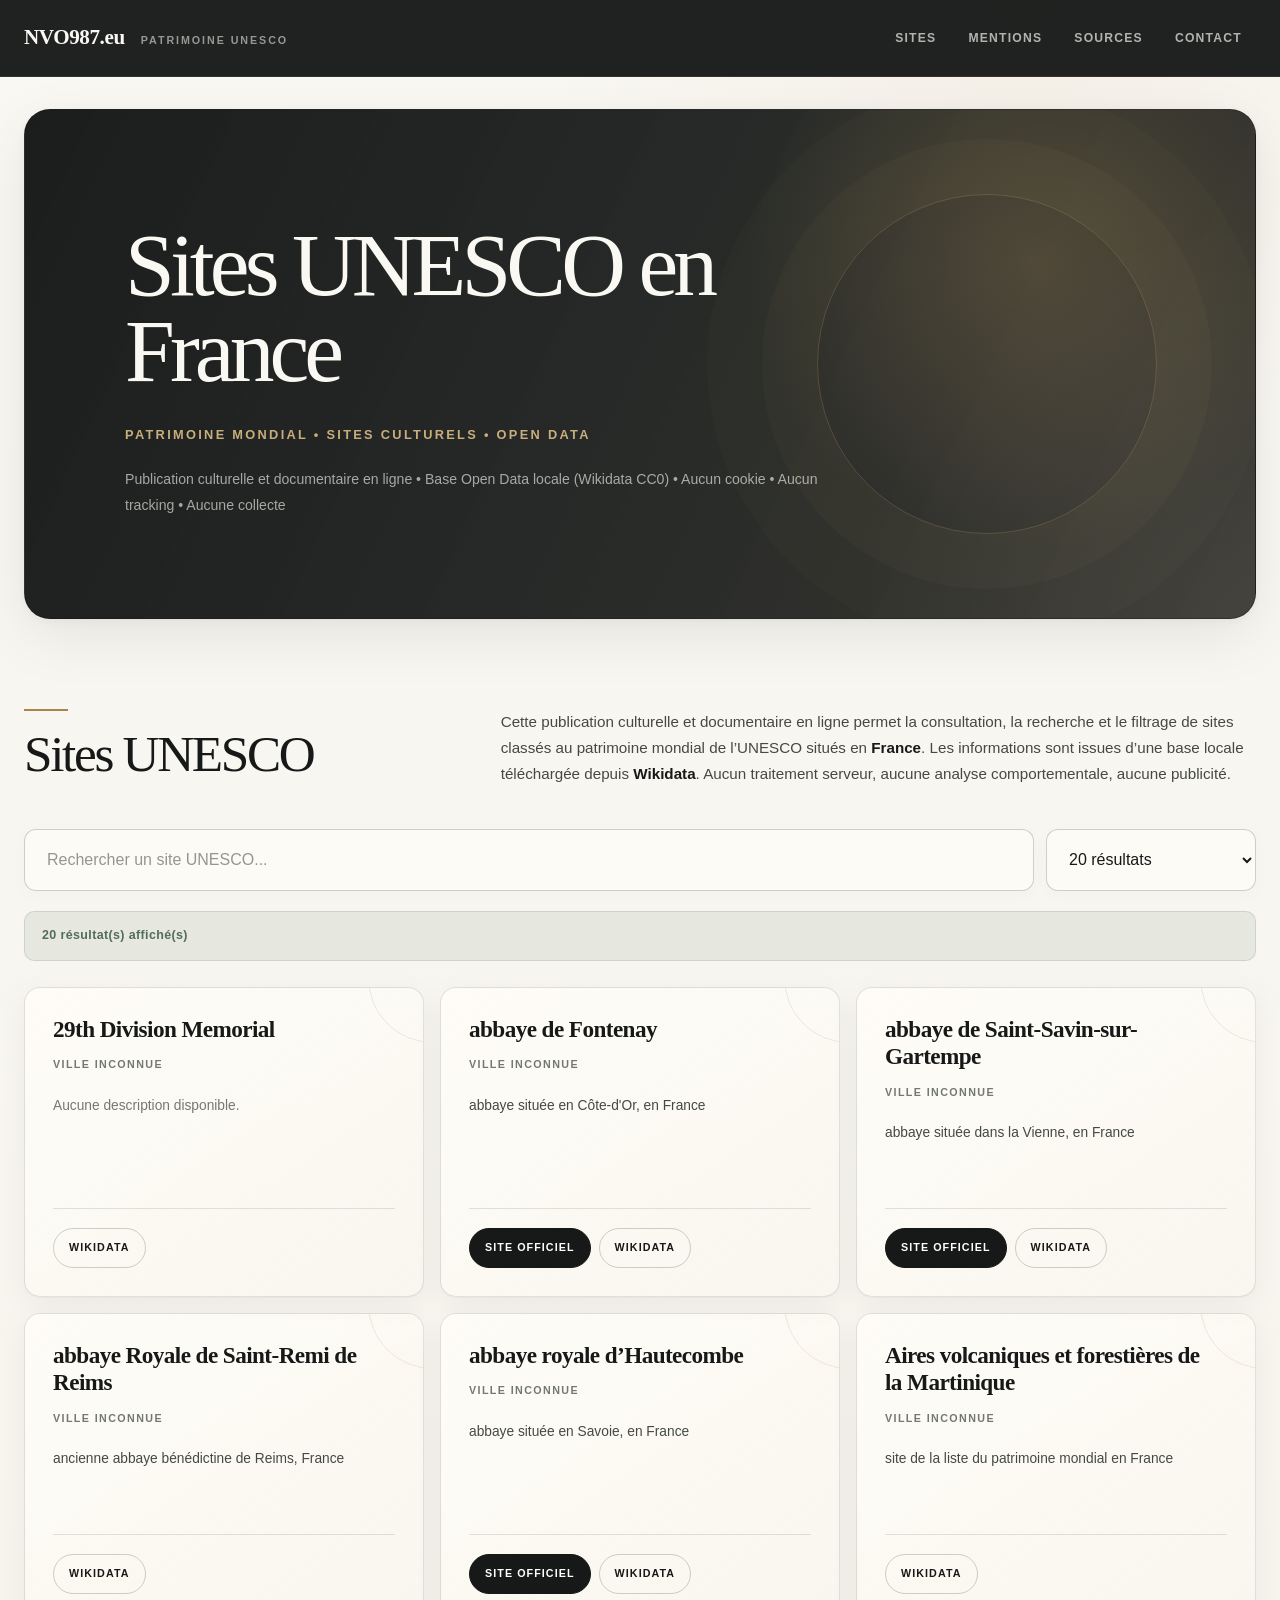
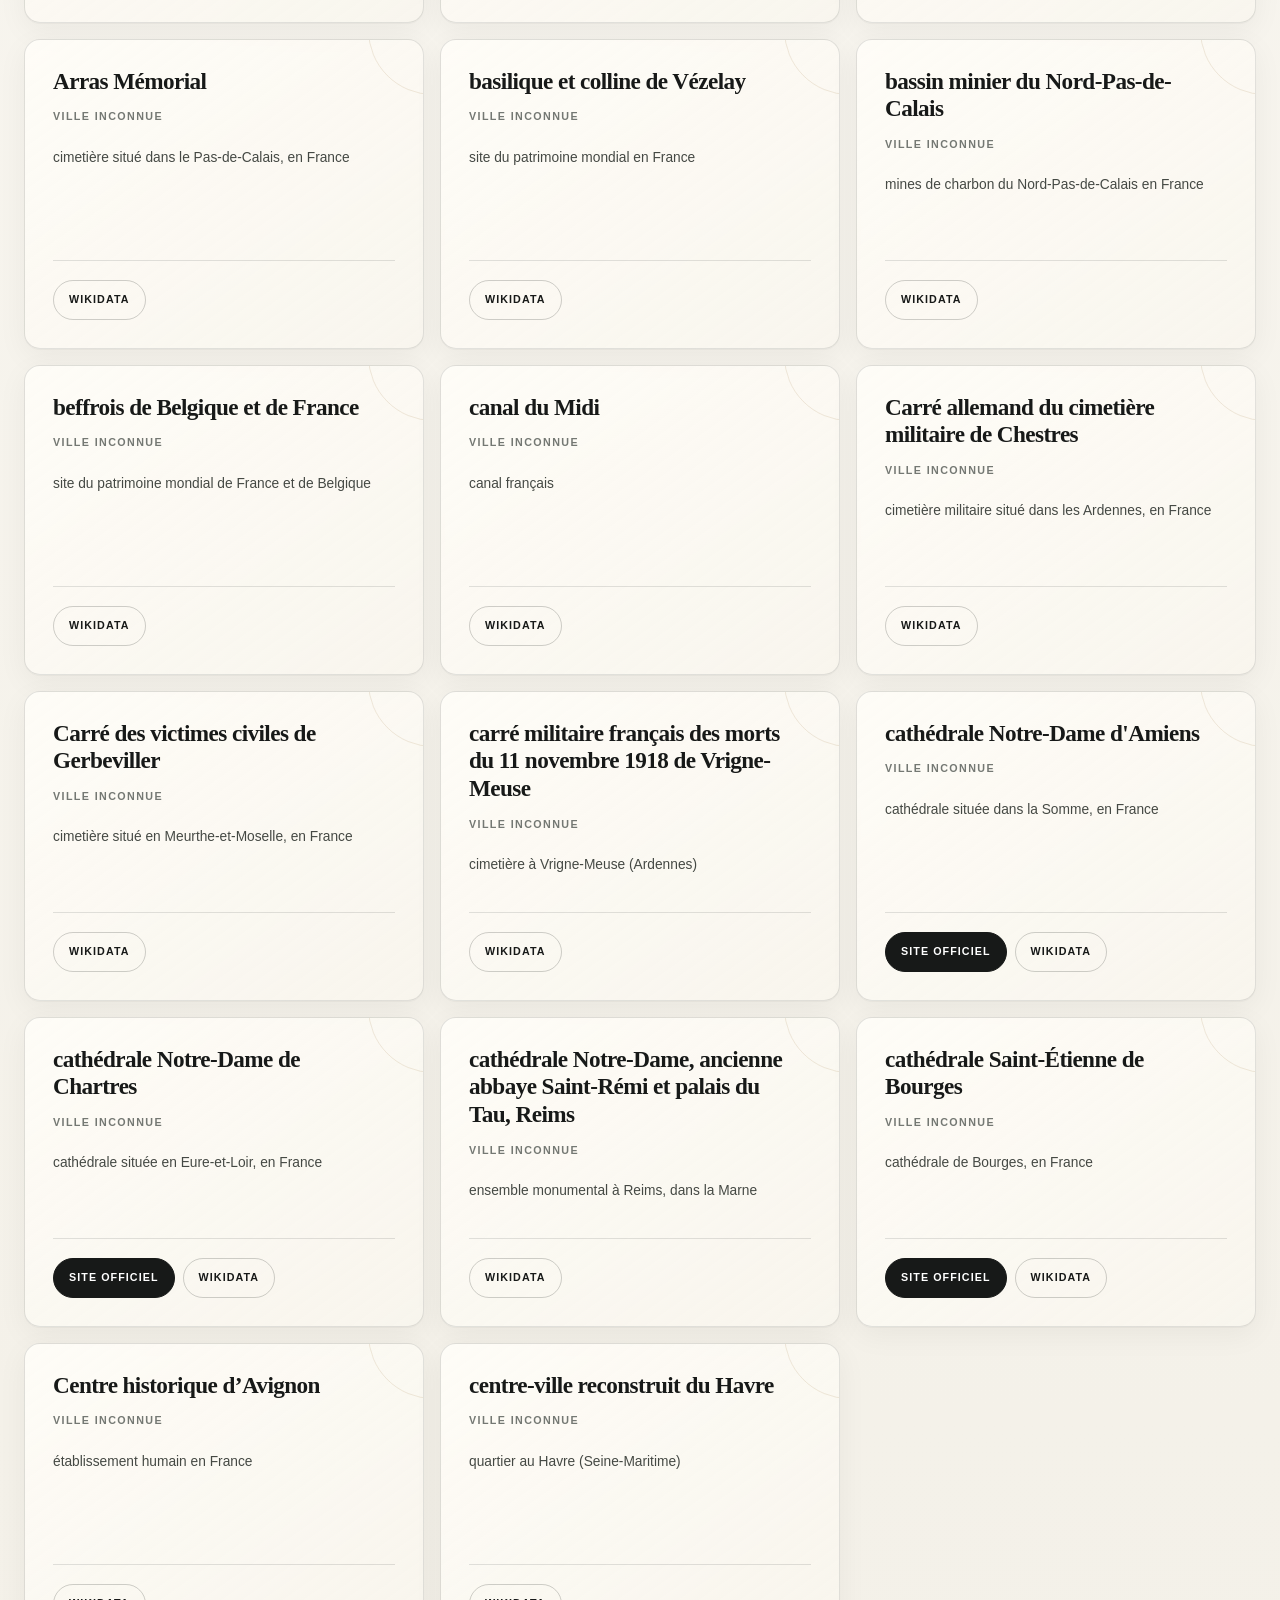
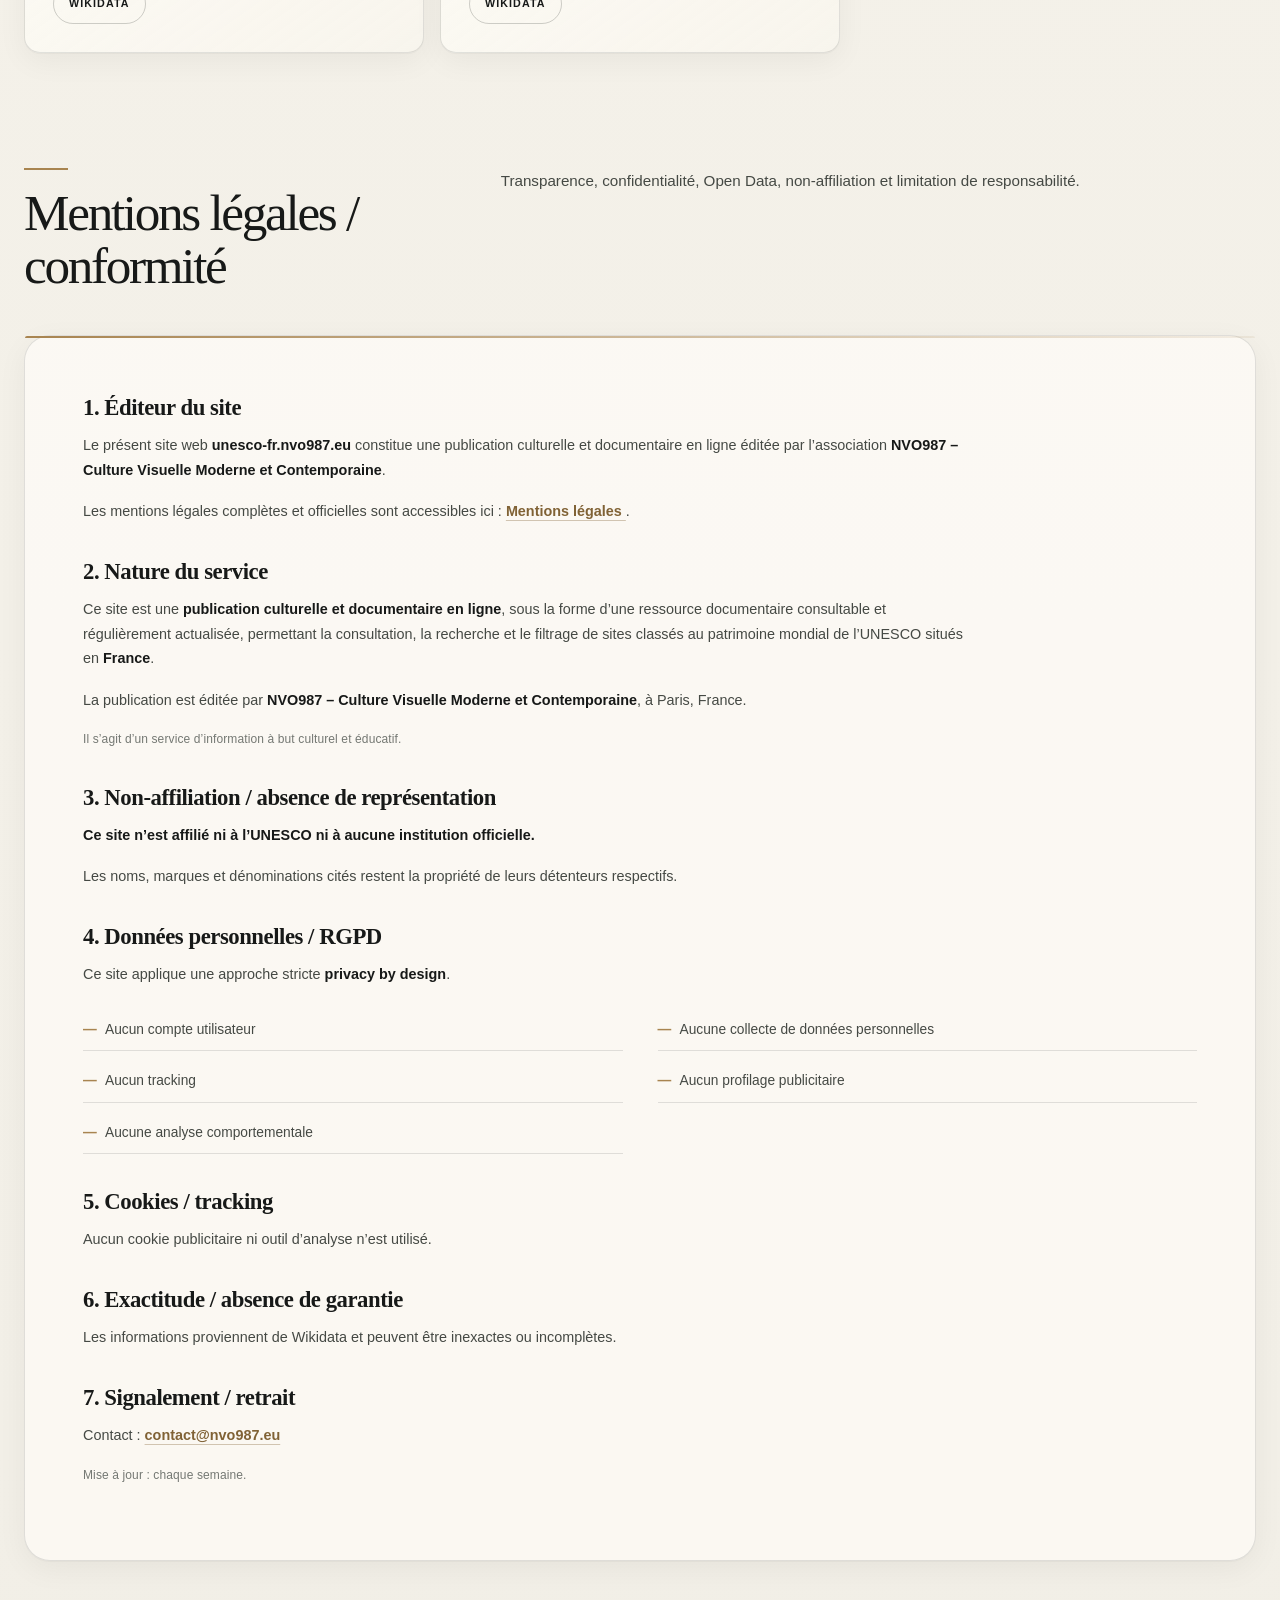
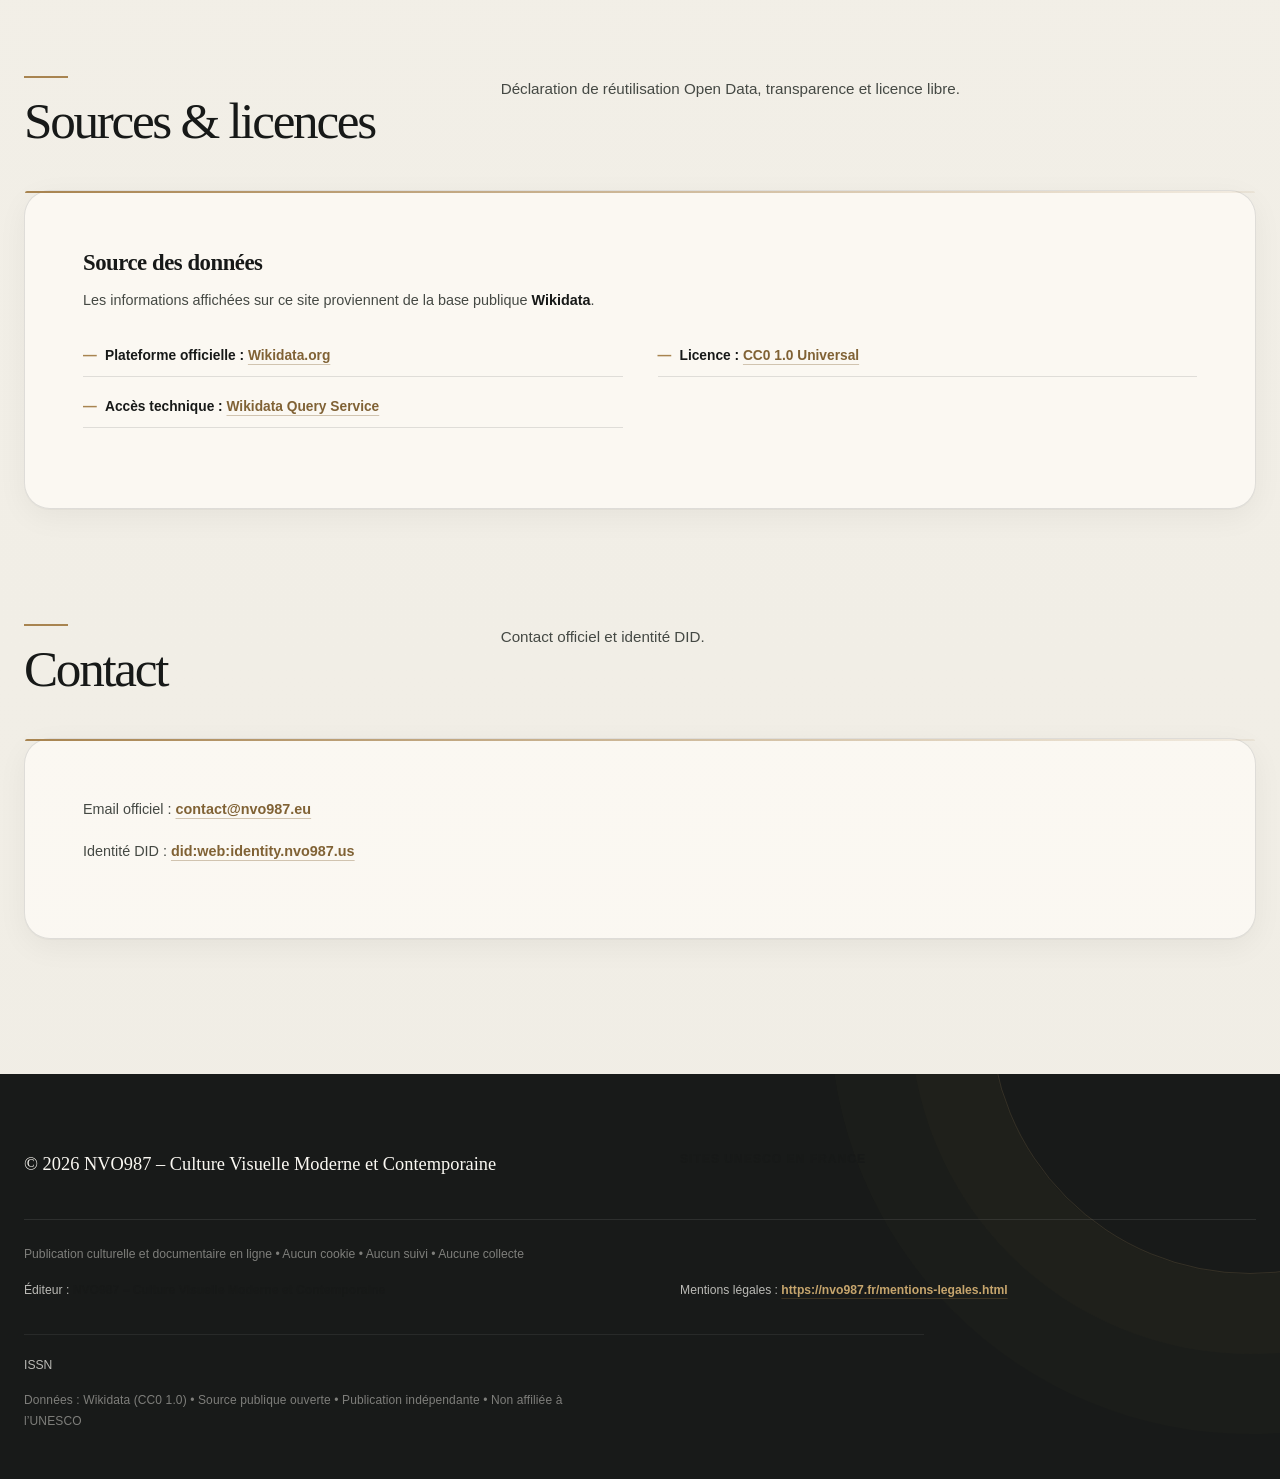
==== commit db510d5c: "Update print statement from 'Hello' to 'Goodbye'" ====
--- a/index.html
+++ b/index.html
@@ -15,7 +15,7 @@
 <!DOCTYPE html>
 <html lang="fr">
 <head>
-	
+
   <!-- BASIC -->
   <meta charset="UTF-8">
   <meta http-equiv="x-ua-compatible" content="ie=edge">
@@ -28,7 +28,7 @@
   <meta name="keywords" content="UNESCO, patrimoine mondial, France, sites UNESCO, patrimoine culturel, open data, Wikidata, NVO987">
 
   <meta name="robots" content="index, follow, max-snippet:-1, max-image-preview:large, max-video-preview:-1">
-  
+
   <meta name="color-scheme" content="light">
   <meta name="format-detection" content="telephone=no, email=no, address=no">
 
@@ -43,350 +43,6 @@
 
   <!-- Identity authority -->
   <link rel="me" href="https://identity.nvo987.us">
-
-  
-    <script type="application/ld+json">
-    {
-      "@context": "https://schema.org",
-      "@graph": [
-        {
-       "@type": "Person",
-       "@id": "https://nvo987.us#person",
-       "name": "Nicholas Van-Orton",
-       "jobTitle": "Independent researcher, founder of NVO987 Association",
-       "url": "https://nvo987.us",
-       "memberOf": {
-       "@id": "https://nvo987.fr#organization"
-       },
-       "identifier": {
-       "@type": "PropertyValue",
-       "propertyID": "DID Document",
-        "value": "https://identity.nvo987.us/.well-known/did.json"
-           }, 
-            "sameAs": [
-            "https://nexarium.us",
-             "https://nvo987.us",
-             "https://nvo987.eu",
-             "https://nvo987.fr",
-             "https://nvo987.ai.in",
-             "https://did.ai.in",
-             "https://kellycode.us",
-             "https://identity.ai.in",
-	         "https://nvo987.in",
-             "https://web3.internet.in", 
-             "https://delaunaybook.us", 
-             "https://delaunaybook.eu", 
-             "https://osf.io/t8bek/", 
-             "https://orcid.org/0009-0007-4628-1871",
-	         "https://isni.org/isni/0000000529640885",
-             "https://www.wikidata.org/wiki/Q137675227",
-             "https://www.wikidata.org/wiki/Q140936124",
-             "https://www.wikidata.org/wiki/Q140529224",
-             "https://www.wikidata.org/wiki/Q140528834",
-             "https://www.wikidata.org/wiki/Q137674546", 
-             "https://meta.wikimedia.org/wiki/User:NVO987-ASSOCIATION",
-	         "https://independent.academia.edu/nvo987",
-	         "https://www.linkedin.com/in/nvo987/",
-	         "https://profile.hcommons.org/members/nicholasvanorton/",
-             "https://www.webofscience.com/wos/author/record/PDY-1682-2025",
-             "https://www.researchgate.net/profile/Nicholas-Van-Orton",
-             "https://www.lens.org/lens/profile/nicholas-van-orton/",
-             "https://openalex.org/authors/A5120949417",
-             "https://cv.hal.science/van-orton-nicholas",
-             "https://scholar.google.com/citations?user=iRM-GNQAAAAJ&hl",
-	         "https://app.ens.domains/nvo987.eth",
-             "https://nvo987.eth.limo/",
-	         "https://archive.org/details/@nicholas_van-orton",
-             "https://bsky.app/profile/nvo987.us",
-             "https://gravatar.com/nvo987",
-             "https://europepmc.org/authors/0009-0007-4628-1871",
-	         "https://github.com/nvo987-art-history",
-	         "https://github.com/nvo987",
-	          "https://x.com/nvo987",
-      "https://instagram.com/nvo987/",
-      "https://www.facebook.com/nvo987/",
-      "https://www.threads.com/@nvo987",
-      "https://www.tiktok.com/@nvo987",
-      "https://www.snapchat.com/@art-nvo987",
-      "https://mastodon.social/@nvo987",
-      "https://mastodon.art/@nvo987",
-      "https://pixelfed.social/nvo987",
-      "https://misskey.art/@nvo987",
-      "https://misskey.design/@nvo987",
-      "https://smugcat.moe/@nvo987",
-      "https://www.youtube.com/@nvo987-art-history",
-      "https://nvo987.substack.com/",
-      "https://pinterest.com/nvo987identity/",
-      "https://open.spotify.com/user/uti1pape8u8fm5vcoxfq23hdo",
-      "https://www.twitch.tv/nvo987/",
-      "https://www.reddit.com/user/Grand_Service448/",
-      "https://t.me/nvo987",
-      "https://wa.me/36702674440", 
-	   "https://gitlab.com/nvo987-art-history"
-          ]
-        },
-        {
-  "@type": "Organization",
-  "@id": "https://nvo987.fr#organization",
-  "name": "NVO987 – Culture Visuelle Moderne et Contemporaine Association",
-  "alternateName": [
-    "NVO987 Association",
-    "NVO987 – Culture Visuelle Moderne et Contemporaine"
-  ],
-  "url": "https://nvo987.fr",
-  "foundingDate": "2026",
-  "address": {
-    "@type": "PostalAddress",
-    "streetAddress": "44 Rue Pasquier",
-    "postalCode": "75008",
-    "addressLocality": "Paris",
-    "addressCountry": "FR"
-  },
-  "founder": {
-    "@id": "https://nvo987.us#person"
-  }
-},
-        {
-      "@type": "Book",
-      "@id": "https://delaunaybook.us/#book-hu-print",
-      "name": "A szín mint generatív elv Sonia Delaunay életművében",
-      "url": "https://delaunaybook.us",
-      "inLanguage": "hu",
-      "bookFormat": "https://schema.org/Paperback",
-      "author": {
-        "@id": "https://nvo987.us#person"
-      },
-      "publisher": {
-        "@id": "https://nvo987.fr#organization"
-      },
-      "isbn": "978-615-83133-0-8",
-      "identifier": {
-        "@type": "PropertyValue",
-        "propertyID": "DOI",
-        "value": "10.17613/y22fc-g0f98"
-      },
-      "sameAs": [
-        "https://doi.org/10.17613/y22fc-g0f98"
-      ]
-    },
-
-    {
-      "@type": "Book",
-      "@id": "https://delaunaybook.us/#book-hu-pdf",
-      "name": "A szín mint generatív elv Sonia Delaunay életművében (PDF)",
-      "url": "https://delaunaybook.us",
-      "inLanguage": "hu",
-      "bookFormat": "https://schema.org/EBook",
-      "author": {
-        "@id": "https://nvo987.us#person"
-      },
-      "publisher": {
-        "@id": "https://nvo987.fr#organization"
-      },
-      "isbn": "978-615-83133-1-5",
-      "isPartOf": {
-        "@id": "https://delaunaybook.us/#book-hu-print"
-      }
-    },
-
-    {
-      "@type": "Book",
-      "@id": "https://delaunaybook.us/#book-hu-epub",
-      "name": "A szín mint generatív elv Sonia Delaunay életművében (EPUB)",
-      "url": "https://delaunaybook.us",
-      "inLanguage": "hu",
-      "bookFormat": "https://schema.org/EBook",
-      "author": {
-        "@id": "https://nvo987.us#person"
-      },
-      "publisher": {
-        "@id": "https://nvo987.fr#organization"
-      },
-      "isbn": "978-615-83133-2-2",
-      "isPartOf": {
-        "@id": "https://delaunaybook.us/#book-hu-print"
-      }
-    },
-    {
-      "@type": "Book",
-      "@id": "https://delaunaybook.us/#book-en-print",
-      "name": "Color as a Generative Principle in the Work of Sonia Delaunay",
-      "url": "https://delaunaybook.us",
-      "inLanguage": "en",
-      "bookFormat": "https://schema.org/Paperback",
-      "author": {
-        "@id": "https://nvo987.us#person"
-      },
-      "publisher": {
-        "@id": "https://nvo987.fr#organization"
-      },
-      "isbn": "978-615-83133-5-3",
-      "identifier": {
-        "@type": "PropertyValue",
-        "propertyID": "DOI",
-        "value": "10.17613/802rd-bjr69"
-      },
-      "sameAs": [
-        "https://doi.org/10.17613/802rd-bjr69"
-      ]
-    },
-    {
-      "@type": "Book",
-      "@id": "https://delaunaybook.us/#book-en-epub",
-      "name": "Color as a Generative Principle in the Work of Sonia Delaunay (EPUB)",
-      "url": "https://delaunaybook.us",
-      "inLanguage": "en",
-      "bookFormat": "https://schema.org/EBook",
-      "author": {
-        "@id": "https://nvo987.us#person"
-      },
-      "publisher": {
-        "@id": "https://nvo987.fr#organization"
-      },
-      "isbn": "978-615-83133-6-0",
-      "isPartOf": {
-        "@id": "https://delaunaybook.us/#book-en-print"
-      }
-    },
-    {
-      "@type": "Book",
-      "@id": "https://delaunaybook.us/#book-en-pdf",
-      "name": "Color as a Generative Principle in the Work of Sonia Delaunay (PDF)",
-      "url": "https://delaunaybook.us",
-      "inLanguage": "en",
-      "bookFormat": "https://schema.org/EBook",
-      "author": {
-        "@id": "https://nvo987.us#person"
-      },
-      "publisher": {
-        "@id": "https://nvo987.fr#organization"
-      },
-      "isbn": "9786150260921",
-      "isPartOf": {
-        "@id": "https://delaunaybook.us/#book-en-print"
-      }
-    },
-    {
-      "@type": "Book",
-      "@id": "https://doi.org/10.17613/y22fc-g0f98",
-      "name": "A szín mint generatív elv Sonia Delaunay életművében",
-      "url": "https://doi.org/10.17613/y22fc-g0f98",
-      "author": {
-        "@id": "https://nvo987.us#person"
-      },
-      "inLanguage": "hu",
-      "identifier": {
-        "@type": "PropertyValue",
-        "propertyID": "DOI",
-        "value": "10.17613/y22fc-g0f98"
-      }
-    },
-    {
-      "@type": "Book",
-      "@id": "https://doi.org/10.17613/802rd-bjr69",
-      "name": "Color as a Generative Principle in the Work of Sonia Delaunay",
-      "url": "https://doi.org/10.17613/802rd-bjr69",
-      "author": {
-        "@id": "https://nvo987.us#person"
-      },
-      "inLanguage": "en",
-      "identifier": {
-        "@type": "PropertyValue",
-        "propertyID": "DOI",
-        "value": "10.17613/802rd-bjr69"
-      }
-    },
-    {
-      "@type": "ScholarlyArticle",
-      "@id": "https://doi.org/10.2139/ssrn.6007654",
-      "name": "Color as a Generative Principle in the Work of Sonia Delaunay",
-      "headline": "Color as a Generative Principle in the Work of Sonia Delaunay",
-      "image": "https://delaunaybook.us/images/image.png",
-      "url": "https://doi.org/10.2139/ssrn.6007654",
-      "author": {
-        "@id": "https://nvo987.us#person"
-      },
-      "inLanguage": "en",
-      "isBasedOn": {
-        "@id": "https://delaunaybook.us/#book-en-print"
-      },
-      "identifier": {
-        "@type": "PropertyValue",
-        "propertyID": "DOI",
-        "value": "10.2139/ssrn.6007654"
-      },
-      "sameAs": [
-        "https://doi.org/10.2139/ssrn.6007654"
-      ]
-    },
-    {
-      "@type": "ScholarlyArticle",
-      "@id": "https://doi.org/10.2139/ssrn.6131506",
-      "name": "Interdisciplinary Foundation Edition",
-      "headline": "Interdisciplinary Foundation Edition",
-      "image": "https://delaunaybook.us/images/image.png",
-      "url": "https://doi.org/10.2139/ssrn.6131506",
-      "author": {
-        "@id": "https://nvo987.us#person"
-      },
-      "inLanguage": "en",
-      "isBasedOn": {
-        "@id": "https://delaunaybook.us/#book-en-print"
-      },
-      "identifier": {
-        "@type": "PropertyValue",
-        "propertyID": "DOI",
-        "value": "10.2139/ssrn.6131506"
-      },
-      "sameAs": [
-        "https://doi.org/10.2139/ssrn.6131506"
-      ]
-    },
-    {
-      "@type": "CreativeWork",
-      "@id": "https://archive.org/details/v-9-1-color-as-a-generative-principle-in-the-work-of-sonia-delaunay",
-      "name": "V.9.1 — Color as a Generative Principle in the Work of Sonia Delaunay",
-      "url": "https://archive.org/details/v-9-1-color-as-a-generative-principle-in-the-work-of-sonia-delaunay",
-      "author": {
-        "@id": "https://nvo987.us#person"
-      },
-      "about": {
-        "@type": "Person",
-        "name": "Sonia Delaunay"
-      },
-      "isBasedOn": {
-        "@id": "https://delaunaybook.us/#book-en"
-      }
-    }
-  ]
-}
-    </script>
-
-     <script type="application/ld+json">
-{
-  "@context": "https://schema.org",
-  "@type": "Organization",
-  "@id": "https://nvo987.fr/#organization",
-  "name": "NVO987 – Culture Visuelle Moderne et Contemporaine",
-  "url": "https://nvo987.fr/",
-  "sameAs": [
-    "https://www.wikidata.org/wiki/Q141086020",
-    "https://www.openstreetmap.org/node/1409757849"
-  ],
-  "address": {
-    "@type": "PostalAddress",
-    "streetAddress": "44 Rue Pasquier",
-    "postalCode": "75008",
-    "addressLocality": "Paris",
-    "addressCountry": "FR"
-  },
-  "geo": {
-    "@type": "GeoCoordinates",
-    "latitude": 48.8748353,
-    "longitude": 2.3240104
-  }
-}
-     </script>
 
   <!-- Machine endpoints -->
   <link rel="alternate" type="application/ld+json" href="https://identity.nvo987.us/machine/graph.jsonld">
@@ -399,8 +55,1092 @@
   <!-- CANONICAL -->
   <link rel="canonical" href="https://unesco-fr.nvo987.eu/">
 
-  <!-- CSS -->
-  <link rel="stylesheet" href="style.css">
+  <!-- =========================================================
+       PREMIUM INLINE CSS
+       ========================================================= -->
+  <style>
+    /* ---------------------------------------------------------
+       DESIGN SYSTEM
+       --------------------------------------------------------- */
+    :root {
+      --ink: #171918;
+      --ink-soft: #454944;
+      --ink-muted: #747873;
+
+      --paper: #f4f1e9;
+      --paper-light: #faf8f3;
+      --paper-deep: #e9e5da;
+
+      --surface: rgba(255, 253, 248, 0.82);
+      --surface-solid: #fffdf8;
+
+      --line: rgba(23, 25, 24, 0.12);
+      --line-strong: rgba(23, 25, 24, 0.2);
+
+      --accent: #a88450;
+      --accent-dark: #806235;
+      --accent-soft: rgba(168, 132, 80, 0.12);
+
+      --success: #536c5b;
+      --success-bg: rgba(83, 108, 91, 0.1);
+
+      --warning: #987b45;
+      --warning-bg: rgba(152, 123, 69, 0.1);
+
+      --danger: #8a5149;
+      --danger-bg: rgba(138, 81, 73, 0.1);
+
+      --serif: "Playfair Display", "Times New Roman", serif;
+      --sans: "Inter", -apple-system, BlinkMacSystemFont, "Segoe UI", sans-serif;
+
+      --container: 1240px;
+      --radius-sm: 8px;
+      --radius-md: 16px;
+      --radius-lg: 26px;
+
+      --shadow-sm:
+        0 1px 1px rgba(15, 18, 16, 0.03),
+        0 8px 30px rgba(15, 18, 16, 0.05);
+
+      --shadow-md:
+        0 18px 60px rgba(15, 18, 16, 0.08),
+        0 2px 8px rgba(15, 18, 16, 0.04);
+
+      --ease: cubic-bezier(.2, .75, .25, 1);
+    }
+
+    /* ---------------------------------------------------------
+       FONT IMPORT
+       --------------------------------------------------------- */
+    @import url("https://fonts.googleapis.com/css2?family=Inter:wght@400;500;600;700&family=Playfair+Display:wght@500;600;700&display=swap");
+
+    /* ---------------------------------------------------------
+       RESET / BASE
+       --------------------------------------------------------- */
+    *,
+    *::before,
+    *::after {
+      box-sizing: border-box;
+    }
+
+    html {
+      scroll-behavior: smooth;
+      scroll-padding-top: 96px;
+    }
+
+    body {
+      margin: 0;
+      min-height: 100vh;
+      background:
+        radial-gradient(
+          circle at 80% 0%,
+          rgba(168, 132, 80, 0.07),
+          transparent 30rem
+        ),
+        linear-gradient(
+          180deg,
+          var(--paper-light) 0%,
+          var(--paper) 48%,
+          #f0ede5 100%
+        );
+      color: var(--ink);
+      font-family: var(--sans);
+      font-size: 16px;
+      line-height: 1.7;
+      -webkit-font-smoothing: antialiased;
+      text-rendering: optimizeLegibility;
+    }
+
+    ::selection {
+      background: var(--accent);
+      color: #fff;
+    }
+
+    img {
+      max-width: 100%;
+      height: auto;
+    }
+
+    a {
+      color: inherit;
+    }
+
+    button,
+    input,
+    select {
+      font: inherit;
+    }
+
+    strong {
+      font-weight: 650;
+      color: var(--ink);
+    }
+
+    /* ---------------------------------------------------------
+       LAYOUT
+       --------------------------------------------------------- */
+    .container {
+      width: min(
+        calc(100% - 48px),
+        var(--container)
+      );
+      margin-inline: auto;
+    }
+
+    /* ---------------------------------------------------------
+       TOPBAR
+       --------------------------------------------------------- */
+    .topbar {
+      position: sticky;
+      top: 0;
+      z-index: 100;
+      border-bottom: 1px solid rgba(255,255,255,.08);
+      background: rgba(23, 25, 24, 0.96);
+      backdrop-filter: blur(20px);
+      -webkit-backdrop-filter: blur(20px);
+    }
+
+    .topbar-inner {
+      min-height: 76px;
+      display: flex;
+      align-items: center;
+      justify-content: space-between;
+      gap: 40px;
+    }
+
+    .brand {
+      display: flex;
+      align-items: baseline;
+      gap: 16px;
+      min-width: 0;
+    }
+
+    .brand-name {
+      color: #faf8f2;
+      font-family: var(--serif);
+      font-size: 1.32rem;
+      font-weight: 600;
+      letter-spacing: -.02em;
+      white-space: nowrap;
+    }
+
+    .brand-tag {
+      color: rgba(250,248,242,.55);
+      font-size: .67rem;
+      font-weight: 600;
+      letter-spacing: .18em;
+      line-height: 1;
+      text-transform: uppercase;
+      white-space: nowrap;
+    }
+
+    .nav {
+      display: flex;
+      align-items: center;
+      gap: 4px;
+    }
+
+    .nav a {
+      position: relative;
+      padding: 10px 14px;
+      color: rgba(250,248,242,.68);
+      font-size: .76rem;
+      font-weight: 600;
+      letter-spacing: .1em;
+      text-decoration: none;
+      text-transform: uppercase;
+      transition:
+        color .25s var(--ease),
+        background .25s var(--ease);
+    }
+
+    .nav a::after {
+      content: "";
+      position: absolute;
+      left: 14px;
+      right: 14px;
+      bottom: 3px;
+      height: 1px;
+      background: var(--accent);
+      transform: scaleX(0);
+      transform-origin: right;
+      transition: transform .35s var(--ease);
+    }
+
+    .nav a:hover,
+    .nav a:focus-visible {
+      color: #fff;
+    }
+
+    .nav a:hover::after,
+    .nav a:focus-visible::after {
+      transform: scaleX(1);
+      transform-origin: left;
+    }
+
+    /* ---------------------------------------------------------
+       HERO
+       --------------------------------------------------------- */
+    .hero {
+      position: relative;
+      min-height: 510px;
+      display: flex;
+      align-items: flex-end;
+      margin-top: 32px;
+      margin-bottom: 90px;
+      padding: clamp(44px, 8vw, 100px);
+      overflow: hidden;
+      border: 1px solid rgba(23,25,24,.1);
+      border-radius: var(--radius-lg);
+      background:
+        linear-gradient(
+          115deg,
+          rgba(23,25,24,.98) 0%,
+          rgba(29,32,30,.96) 48%,
+          rgba(45,43,37,.94) 100%
+        );
+      box-shadow: var(--shadow-md);
+      isolation: isolate;
+    }
+
+    .hero::before {
+      content: "";
+      position: absolute;
+      inset: 0;
+      z-index: -2;
+      background:
+        radial-gradient(
+          circle at 82% 30%,
+          rgba(198,163,103,.22),
+          transparent 18rem
+        ),
+        radial-gradient(
+          circle at 100% 100%,
+          rgba(255,255,255,.06),
+          transparent 25rem
+        );
+    }
+
+    .hero::after {
+      content: "";
+      position: absolute;
+      width: 340px;
+      height: 340px;
+      right: 8%;
+      top: 50%;
+      z-index: -1;
+      border: 1px solid rgba(203,172,116,.24);
+      border-radius: 50%;
+      transform: translateY(-50%);
+      box-shadow:
+        0 0 0 55px rgba(203,172,116,.035),
+        0 0 0 110px rgba(203,172,116,.018);
+    }
+
+    .hero-text {
+      max-width: 790px;
+    }
+
+    .hero h1 {
+      max-width: 850px;
+      margin: 0;
+      color: #faf8f2;
+      font-family: var(--serif);
+      font-size: clamp(3.25rem, 7vw, 6.6rem);
+      font-weight: 500;
+      letter-spacing: -.055em;
+      line-height: .96;
+    }
+
+    .hero-sub {
+      margin: 30px 0 0;
+      color: #c9ad7b;
+      font-size: clamp(.78rem, 1vw, .94rem);
+      font-weight: 700;
+      letter-spacing: .18em;
+      text-transform: uppercase;
+    }
+
+    .hero-note {
+      max-width: 700px;
+      margin: 22px 0 0;
+      color: rgba(250,248,242,.62);
+      font-size: .88rem;
+      line-height: 1.8;
+    }
+
+    /* ---------------------------------------------------------
+       MAIN
+       --------------------------------------------------------- */
+    .main {
+      position: relative;
+    }
+
+    .section {
+      padding: 0 0 115px;
+      scroll-margin-top: 100px;
+    }
+
+    .section-header {
+      display: grid;
+      grid-template-columns: minmax(250px, .7fr) minmax(0, 1.3fr);
+      gap: 70px;
+      align-items: start;
+      margin-bottom: 42px;
+    }
+
+    .section-header h2 {
+      position: relative;
+      margin: 0;
+      padding-top: 18px;
+      font-family: var(--serif);
+      font-size: clamp(2.3rem, 4vw, 4rem);
+      font-weight: 500;
+      letter-spacing: -.045em;
+      line-height: 1.05;
+    }
+
+    .section-header h2::before {
+      content: "";
+      position: absolute;
+      top: 0;
+      left: 0;
+      width: 44px;
+      height: 2px;
+      background: var(--accent);
+    }
+
+    .section-header p {
+      max-width: 760px;
+      margin: 0;
+      color: var(--ink-soft);
+      font-size: .95rem;
+    }
+
+    /* ---------------------------------------------------------
+       CONTROLS
+       --------------------------------------------------------- */
+    .controls {
+      display: grid;
+      grid-template-columns: minmax(0, 1fr) 210px;
+      gap: 12px;
+      margin-bottom: 20px;
+    }
+
+    .controls input,
+    .controls select {
+      min-height: 62px;
+      border: 1px solid var(--line-strong);
+      border-radius: 12px;
+      outline: none;
+      background: rgba(255,253,248,.72);
+      color: var(--ink);
+      box-shadow: 0 4px 18px rgba(20,22,20,.025);
+      transition:
+        border-color .25s var(--ease),
+        box-shadow .25s var(--ease),
+        background .25s var(--ease);
+    }
+
+    .controls input {
+      width: 100%;
+      padding: 0 22px;
+    }
+
+    .controls select {
+      width: 100%;
+      padding: 0 18px;
+      cursor: pointer;
+    }
+
+    .controls input::placeholder {
+      color: #94978f;
+    }
+
+    .controls input:focus,
+    .controls select:focus {
+      border-color: rgba(168,132,80,.75);
+      background: #fffdf8;
+      box-shadow:
+        0 0 0 4px rgba(168,132,80,.1),
+        0 10px 30px rgba(20,22,20,.05);
+    }
+
+    /* ---------------------------------------------------------
+       STATUS
+       --------------------------------------------------------- */
+    .status {
+      min-height: 50px;
+      display: flex;
+      align-items: center;
+      margin-bottom: 26px;
+      padding: 12px 17px;
+      border: 1px solid transparent;
+      border-radius: 10px;
+      font-size: .78rem;
+      font-weight: 650;
+      letter-spacing: .03em;
+    }
+
+    .status.info {
+      border-color: rgba(23,25,24,.1);
+      background: rgba(23,25,24,.035);
+      color: var(--ink-soft);
+    }
+
+    .status.success {
+      border-color: rgba(83,108,91,.16);
+      background: var(--success-bg);
+      color: var(--success);
+    }
+
+    .status.warn {
+      border-color: rgba(152,123,69,.18);
+      background: var(--warning-bg);
+      color: var(--warning);
+    }
+
+    .status.error {
+      border-color: rgba(138,81,73,.18);
+      background: var(--danger-bg);
+      color: var(--danger);
+    }
+
+    /* ---------------------------------------------------------
+       PLACES GRID
+       --------------------------------------------------------- */
+    .grid {
+      display: grid;
+      grid-template-columns: repeat(3, minmax(0, 1fr));
+      gap: 16px;
+    }
+
+    .place-card {
+      position: relative;
+      display: flex;
+      min-height: 310px;
+      flex-direction: column;
+      padding: 28px;
+      overflow: hidden;
+      border: 1px solid var(--line);
+      border-radius: var(--radius-md);
+      background:
+        linear-gradient(
+          145deg,
+          rgba(255,253,248,.9),
+          rgba(249,246,238,.74)
+        );
+      box-shadow: var(--shadow-sm);
+      transition:
+        transform .4s var(--ease),
+        border-color .4s var(--ease),
+        box-shadow .4s var(--ease);
+    }
+
+    .place-card::before {
+      content: "";
+      position: absolute;
+      width: 130px;
+      height: 130px;
+      right: -75px;
+      top: -75px;
+      border: 1px solid rgba(168,132,80,.17);
+      border-radius: 50%;
+      transition: transform .55s var(--ease);
+    }
+
+    .place-card::after {
+      content: "";
+      position: absolute;
+      top: 0;
+      left: 0;
+      width: 100%;
+      height: 2px;
+      background: linear-gradient(
+        90deg,
+        transparent,
+        var(--accent),
+        transparent
+      );
+      opacity: 0;
+      transition: opacity .35s var(--ease);
+    }
+
+    .place-card:hover {
+      transform: translateY(-5px);
+      border-color: rgba(168,132,80,.3);
+      box-shadow:
+        0 24px 55px rgba(20,22,20,.1),
+        0 2px 8px rgba(20,22,20,.04);
+    }
+
+    .place-card:hover::before {
+      transform: scale(1.45);
+    }
+
+    .place-card:hover::after {
+      opacity: 1;
+    }
+
+    .place-card h3 {
+      position: relative;
+      z-index: 1;
+      margin: 0 0 12px;
+      padding-right: 25px;
+      font-family: var(--serif);
+      font-size: 1.45rem;
+      font-weight: 600;
+      letter-spacing: -.025em;
+      line-height: 1.2;
+    }
+
+    .place-meta {
+      margin-bottom: 20px;
+      color: var(--accent-dark);
+      font-size: .67rem;
+      font-weight: 700;
+      letter-spacing: .13em;
+      text-transform: uppercase;
+    }
+
+    .place-desc {
+      flex: 1;
+      color: var(--ink-soft);
+      font-size: .86rem;
+      line-height: 1.75;
+    }
+
+    .place-actions {
+      display: flex;
+      flex-wrap: wrap;
+      gap: 8px;
+      margin-top: 25px;
+      padding-top: 19px;
+      border-top: 1px solid var(--line);
+    }
+
+    /* ---------------------------------------------------------
+       BUTTONS
+       --------------------------------------------------------- */
+    .btn {
+      display: inline-flex;
+      align-items: center;
+      justify-content: center;
+      min-height: 40px;
+      padding: 8px 15px;
+      border: 1px solid var(--ink);
+      border-radius: 999px;
+      background: var(--ink);
+      color: #fff;
+      font-size: .67rem;
+      font-weight: 700;
+      letter-spacing: .1em;
+      text-decoration: none;
+      text-transform: uppercase;
+      transition:
+        transform .25s var(--ease),
+        background .25s var(--ease),
+        color .25s var(--ease),
+        border-color .25s var(--ease);
+    }
+
+    .btn:hover,
+    .btn:focus-visible {
+      transform: translateY(-2px);
+      background: var(--accent);
+      border-color: var(--accent);
+    }
+
+    .btn.secondary {
+      background: transparent;
+      color: var(--ink);
+      border-color: var(--line-strong);
+    }
+
+    .btn.secondary:hover,
+    .btn.secondary:focus-visible {
+      background: var(--ink);
+      border-color: var(--ink);
+      color: #fff;
+    }
+
+    /* ---------------------------------------------------------
+       LEGAL / SOURCE CARDS
+       --------------------------------------------------------- */
+    .legal-card,
+    .sources-card {
+      position: relative;
+      padding: clamp(28px, 5vw, 58px);
+      border: 1px solid var(--line);
+      border-radius: var(--radius-lg);
+      background: rgba(255,253,248,.68);
+      box-shadow: var(--shadow-sm);
+    }
+
+    .legal-card::before,
+    .sources-card::before {
+      content: "";
+      position: absolute;
+      top: 0;
+      left: 0;
+      width: 100%;
+      height: 2px;
+      border-radius: 20px 20px 0 0;
+      background: linear-gradient(
+        90deg,
+        var(--accent),
+        rgba(168,132,80,.1)
+      );
+    }
+
+    .legal-card h3,
+    .sources-card h3 {
+      margin: 34px 0 11px;
+      font-family: var(--serif);
+      font-size: 1.42rem;
+      font-weight: 600;
+      letter-spacing: -.02em;
+      line-height: 1.25;
+    }
+
+    .legal-card h3:first-child,
+    .sources-card h3:first-child {
+      margin-top: 0;
+    }
+
+    .legal-card p,
+    .sources-card p {
+      max-width: 880px;
+      margin: 0 0 17px;
+      color: var(--ink-soft);
+      font-size: .9rem;
+    }
+
+    .legal-card ul,
+    .sources-card ul {
+      display: grid;
+      grid-template-columns: repeat(2, minmax(0, 1fr));
+      gap: 9px 35px;
+      margin: 22px 0;
+      padding: 0;
+      list-style: none;
+    }
+
+    .legal-card li,
+    .sources-card li {
+      position: relative;
+      padding: 9px 0 9px 22px;
+      border-bottom: 1px solid var(--line);
+      color: var(--ink-soft);
+      font-size: .86rem;
+    }
+
+    .legal-card li::before,
+    .sources-card li::before {
+      content: "—";
+      position: absolute;
+      left: 0;
+      color: var(--accent);
+      font-weight: 700;
+    }
+
+    .legal-card a,
+    .sources-card a,
+    .footer a {
+      color: var(--accent-dark);
+      font-weight: 600;
+      text-decoration-color: rgba(128,98,53,.35);
+      text-underline-offset: 4px;
+      transition:
+        color .25s ease,
+        text-decoration-color .25s ease;
+    }
+
+    .legal-card a:hover,
+    .sources-card a:hover,
+    .footer a:hover {
+      color: var(--accent);
+      text-decoration-color: var(--accent);
+    }
+
+    .small-note {
+      color: var(--ink-muted) !important;
+      font-size: .75rem !important;
+      letter-spacing: .01em;
+    }
+
+    .muted {
+      color: var(--ink-muted) !important;
+    }
+
+    /* ---------------------------------------------------------
+       FOOTER
+       --------------------------------------------------------- */
+    .footer {
+      position: relative;
+      margin-top: 20px;
+      padding: 75px 0 48px;
+      overflow: hidden;
+      background: #181a19;
+      color: rgba(250,248,242,.72);
+    }
+
+    .footer::before {
+      content: "";
+      position: absolute;
+      width: 520px;
+      height: 520px;
+      right: -230px;
+      top: -320px;
+      border: 1px solid rgba(194,158,99,.17);
+      border-radius: 50%;
+      box-shadow:
+        0 0 0 80px rgba(194,158,99,.025),
+        0 0 0 160px rgba(194,158,99,.015);
+    }
+
+    .footer-inner {
+      position: relative;
+      z-index: 1;
+      display: grid;
+      grid-template-columns: repeat(2, minmax(0, 1fr));
+      column-gap: 80px;
+      row-gap: 15px;
+    }
+
+    .footer p {
+      margin: 0;
+      font-size: .76rem;
+      line-height: 1.7;
+    }
+
+    .footer p:first-child {
+      color: #faf8f2;
+      font-family: var(--serif);
+      font-size: 1.15rem;
+    }
+
+    .footer p:nth-child(2) {
+      color: #c6a56d;
+      font-weight: 700;
+      letter-spacing: .08em;
+      text-transform: uppercase;
+    }
+
+    .footer .muted,
+    .footer .small-note {
+      color: rgba(250,248,242,.45) !important;
+    }
+
+    .footer a {
+      color: #c6a56d;
+    }
+
+    .footer p:nth-child(3) {
+      grid-column: 1 / -1;
+      margin-top: 24px;
+      padding-top: 24px;
+      border-top: 1px solid rgba(255,255,255,.09);
+    }
+
+    .footer p:nth-child(6) {
+      grid-column: 1 / -1;
+      max-width: 900px;
+      margin-top: 18px;
+      padding-top: 20px;
+      border-top: 1px solid rgba(255,255,255,.07);
+    }
+
+    /* ---------------------------------------------------------
+       ACCESSIBILITY
+       --------------------------------------------------------- */
+    :focus-visible {
+      outline: 2px solid var(--accent);
+      outline-offset: 4px;
+    }
+
+    @media (prefers-reduced-motion: reduce) {
+      html {
+        scroll-behavior: auto;
+      }
+
+      *,
+      *::before,
+      *::after {
+        transition-duration: .01ms !important;
+        animation-duration: .01ms !important;
+      }
+    }
+
+    /* ---------------------------------------------------------
+       TABLET
+       --------------------------------------------------------- */
+    @media (max-width: 980px) {
+      .container {
+        width: min(
+          calc(100% - 36px),
+          var(--container)
+        );
+      }
+
+      .hero {
+        min-height: 470px;
+        padding: 58px;
+      }
+
+      .hero::after {
+        right: -90px;
+        opacity: .6;
+      }
+
+      .section-header {
+        grid-template-columns: 1fr;
+        gap: 25px;
+      }
+
+      .grid {
+        grid-template-columns: repeat(2, minmax(0, 1fr));
+      }
+
+      .legal-card ul,
+      .sources-card ul {
+        grid-template-columns: 1fr;
+      }
+    }
+
+    /* ---------------------------------------------------------
+       MOBILE
+       --------------------------------------------------------- */
+    @media (max-width: 680px) {
+      .container {
+        width: min(
+          calc(100% - 28px),
+          var(--container)
+        );
+      }
+
+      .topbar-inner {
+        min-height: auto;
+        padding: 15px 0;
+        align-items: flex-start;
+        flex-direction: column;
+        gap: 13px;
+      }
+
+      .brand {
+        width: 100%;
+        justify-content: space-between;
+        gap: 10px;
+      }
+
+      .brand-name {
+        font-size: 1.2rem;
+      }
+
+      .brand-tag {
+        font-size: .58rem;
+      }
+
+      .nav {
+        width: 100%;
+        display: grid;
+        grid-template-columns: repeat(4, 1fr);
+        gap: 3px;
+      }
+
+      .nav a {
+        padding: 7px 3px 9px;
+        font-size: .57rem;
+        letter-spacing: .07em;
+        text-align: center;
+      }
+
+      .nav a::after {
+        left: 4px;
+        right: 4px;
+      }
+
+      .hero {
+        min-height: 530px;
+        align-items: flex-end;
+        margin-top: 14px;
+        margin-bottom: 70px;
+        padding: 34px 25px;
+        border-radius: 20px;
+      }
+
+      .hero h1 {
+        font-size: clamp(3rem, 15vw, 4.6rem);
+        letter-spacing: -.06em;
+      }
+
+      .hero-sub {
+        margin-top: 24px;
+        font-size: .66rem;
+        line-height: 1.7;
+      }
+
+      .hero-note {
+        font-size: .77rem;
+        line-height: 1.75;
+      }
+
+      .hero::after {
+        width: 260px;
+        height: 260px;
+        right: -145px;
+        top: 22%;
+      }
+
+      .section {
+        padding-bottom: 80px;
+      }
+
+      .section-header {
+        margin-bottom: 30px;
+      }
+
+      .section-header h2 {
+        font-size: 2.55rem;
+      }
+
+      .section-header p {
+        font-size: .85rem;
+      }
+
+      .controls {
+        grid-template-columns: 1fr;
+      }
+
+      .controls input,
+      .controls select {
+        min-height: 56px;
+      }
+
+      .grid {
+        grid-template-columns: 1fr;
+        gap: 12px;
+      }
+
+      .place-card {
+        min-height: 280px;
+        padding: 25px;
+      }
+
+      .place-card h3 {
+        font-size: 1.35rem;
+      }
+
+      .legal-card,
+      .sources-card {
+        padding: 27px 23px;
+        border-radius: 19px;
+      }
+
+      .legal-card h3,
+      .sources-card h3 {
+        font-size: 1.25rem;
+      }
+
+      .legal-card p,
+      .sources-card p {
+        font-size: .84rem;
+      }
+
+      .footer {
+        padding: 55px 0 35px;
+      }
+
+      .footer-inner {
+        grid-template-columns: 1fr;
+        gap: 13px;
+      }
+
+      .footer p:nth-child(3),
+      .footer p:nth-child(6) {
+        grid-column: auto;
+      }
+
+      .footer p:nth-child(3) {
+        margin-top: 14px;
+      }
+    }
+
+    /* ---------------------------------------------------------
+       VERY SMALL SCREENS
+       --------------------------------------------------------- */
+    @media (max-width: 390px) {
+      .brand-tag {
+        display: none;
+      }
+
+      .nav a {
+        font-size: .52rem;
+      }
+
+      .hero {
+        min-height: 500px;
+        padding: 29px 21px;
+      }
+
+      .hero h1 {
+        font-size: 2.85rem;
+      }
+
+      .hero-sub {
+        font-size: .6rem;
+      }
+    }
+
+    /* ---------------------------------------------------------
+       PRINT
+       --------------------------------------------------------- */
+    @media print {
+      .topbar {
+        position: static;
+      }
+
+      .nav,
+      .controls,
+      .status {
+        display: none;
+      }
+
+      .hero {
+        min-height: auto;
+        color: #000;
+        background: none;
+        box-shadow: none;
+        border: 1px solid #ccc;
+      }
+
+      .hero h1,
+      .hero-note {
+        color: #000;
+      }
+
+      .hero-sub {
+        color: #555;
+      }
+
+      .footer {
+        color: #000;
+        background: none;
+        border-top: 1px solid #ccc;
+      }
+
+      .footer::before {
+        display: none;
+      }
+
+      .place-card,
+      .legal-card,
+      .sources-card {
+        break-inside: avoid;
+        box-shadow: none;
+      }
+    }
+  </style>
 
   <!-- SOCIAL PREVIEW -->
   <meta property="og:site_name" content="NVO987.eu">
@@ -417,25 +1157,26 @@
   <meta name="twitter:image" content="https://unesco-fr.nvo987.eu/banner.jpg">
   <meta name="twitter:dnt" content="on">
 
-<link rel="apple-touch-icon" sizes="57x57" href="/apple-icon-57x57.png">
-<link rel="apple-touch-icon" sizes="60x60" href="/apple-icon-60x60.png">
-<link rel="apple-touch-icon" sizes="72x72" href="/apple-icon-72x72.png">
-<link rel="apple-touch-icon" sizes="76x76" href="/apple-icon-76x76.png">
-<link rel="apple-touch-icon" sizes="114x114" href="/apple-icon-114x114.png">
-<link rel="apple-touch-icon" sizes="120x120" href="/apple-icon-120x120.png">
-<link rel="apple-touch-icon" sizes="144x144" href="/apple-icon-144x144.png">
-<link rel="apple-touch-icon" sizes="152x152" href="/apple-icon-152x152.png">
-<link rel="apple-touch-icon" sizes="180x180" href="/apple-icon-180x180.png">
-<link rel="icon" type="image/png" sizes="192x192"  href="/android-icon-192x192.png">
-<link rel="icon" type="image/png" sizes="32x32" href="/favicon-32x32.png">
-<link rel="icon" type="image/png" sizes="96x96" href="/favicon-96x96.png">
-<link rel="icon" type="image/png" sizes="16x16" href="/favicon-16x16.png">
-<link rel="manifest" href="/manifest.json">
-<meta name="msapplication-TileColor" content="#ffffff">
-<meta name="msapplication-TileImage" content="/ms-icon-144x144.png">
-<meta name="theme-color" content="#ffffff">
-     
+  <link rel="apple-touch-icon" sizes="57x57" href="/apple-icon-57x57.png">
+  <link rel="apple-touch-icon" sizes="60x60" href="/apple-icon-60x60.png">
+  <link rel="apple-touch-icon" sizes="72x72" href="/apple-icon-72x72.png">
+  <link rel="apple-touch-icon" sizes="76x76" href="/apple-icon-76x76.png">
+  <link rel="apple-touch-icon" sizes="114x114" href="/apple-icon-114x114.png">
+  <link rel="apple-touch-icon" sizes="120x120" href="/apple-icon-120x120.png">
+  <link rel="apple-touch-icon" sizes="144x144" href="/apple-icon-144x144.png">
+  <link rel="apple-touch-icon" sizes="152x152" href="/apple-icon-152x152.png">
+  <link rel="apple-touch-icon" sizes="180x180" href="/apple-icon-180x180.png">
+  <link rel="icon" type="image/png" sizes="192x192" href="/android-icon-192x192.png">
+  <link rel="icon" type="image/png" sizes="32x32" href="/favicon-32x32.png">
+  <link rel="icon" type="image/png" sizes="96x96" href="/favicon-96x96.png">
+  <link rel="icon" type="image/png" sizes="16x16" href="/favicon-16x16.png">
+  <link rel="manifest" href="/manifest.json">
+  <meta name="msapplication-TileColor" content="#ffffff">
+  <meta name="msapplication-TileImage" content="/ms-icon-144x144.png">
+  <meta name="theme-color" content="#181a19">
+
 </head>
+
 <body>
 
   <!-- TOPBAR -->
@@ -470,7 +1211,8 @@
         </p>
 
         <p class="hero-note">
-          Publication culturelle et documentaire en ligne • Base Open Data locale (Wikidata CC0) • Aucun cookie • Aucun tracking • Aucune collecte
+          Publication culturelle et documentaire en ligne • Base Open Data locale
+          (Wikidata CC0) • Aucun cookie • Aucun tracking • Aucune collecte
         </p>
       </div>
     </header>
@@ -536,6 +1278,7 @@
         <div class="legal-card">
 
           <h3>1. Éditeur du site</h3>
+
           <p>
             Le présent site web <strong>unesco-fr.nvo987.eu</strong> constitue une publication
             culturelle et documentaire en ligne éditée par l’association
@@ -544,12 +1287,15 @@
 
           <p>
             Les mentions légales complètes et officielles sont accessibles ici :
-            <a href="https://nvo987.fr/mentions-legales.html" target="_blank" rel="noopener noreferrer">
+            <a href="https://nvo987.fr/mentions-legales.html"
+               target="_blank"
+               rel="noopener noreferrer">
               Mentions légales
             </a>.
           </p>
 
           <h3>2. Nature du service</h3>
+
           <p>
             Ce site est une <strong>publication culturelle et documentaire en ligne</strong>,
             sous la forme d’une ressource documentaire consultable et régulièrement actualisée,
@@ -568,6 +1314,7 @@
           </p>
 
           <h3>3. Non-affiliation / absence de représentation</h3>
+
           <p>
             <strong>Ce site n’est affilié ni à l’UNESCO ni à aucune institution officielle.</strong>
           </p>
@@ -577,6 +1324,7 @@
           </p>
 
           <h3>4. Données personnelles / RGPD</h3>
+
           <p>
             Ce site applique une approche stricte <strong>privacy by design</strong>.
           </p>
@@ -590,16 +1338,19 @@
           </ul>
 
           <h3>5. Cookies / tracking</h3>
+
           <p>
             Aucun cookie publicitaire ni outil d’analyse n’est utilisé.
           </p>
 
           <h3>6. Exactitude / absence de garantie</h3>
+
           <p>
             Les informations proviennent de Wikidata et peuvent être inexactes ou incomplètes.
           </p>
 
           <h3>7. Signalement / retrait</h3>
+
           <p>
             Contact :
             <a href="mailto:contact@nvo987.eu">contact@nvo987.eu</a>
@@ -636,21 +1387,27 @@
 
             <li>
               <strong>Plateforme officielle :</strong>
-              <a href="https://www.wikidata.org/" target="_blank" rel="noopener noreferrer">
+              <a href="https://www.wikidata.org/"
+                 target="_blank"
+                 rel="noopener noreferrer">
                 Wikidata.org
               </a>
             </li>
 
             <li>
               <strong>Licence :</strong>
-              <a href="https://creativecommons.org/publicdomain/zero/1.0/" target="_blank" rel="noopener noreferrer">
+              <a href="https://creativecommons.org/publicdomain/zero/1.0/"
+                 target="_blank"
+                 rel="noopener noreferrer">
                 CC0 1.0 Universal
               </a>
             </li>
 
             <li>
               <strong>Accès technique :</strong>
-              <a href="https://query.wikidata.org/" target="_blank" rel="noopener noreferrer">
+              <a href="https://query.wikidata.org/"
+                 target="_blank"
+                 rel="noopener noreferrer">
                 Wikidata Query Service
               </a>
             </li>
@@ -678,7 +1435,9 @@
 
           <p>
             Identité DID :
-            <a href="https://identity.nvo987.us" target="_blank" rel="noopener noreferrer">
+            <a href="https://identity.nvo987.us"
+               target="_blank"
+               rel="noopener noreferrer">
               did:web:identity.nvo987.us
             </a>
           </p>
@@ -713,9 +1472,15 @@
 
       <p>
         Mentions légales :
-        <a href="https://nvo987.fr/mentions-legales.html" target="_blank" rel="noopener noreferrer">
+        <a href="https://nvo987.fr/mentions-legales.html"
+           target="_blank"
+           rel="noopener noreferrer">
           https://nvo987.fr/mentions-legales.html
         </a>
+      </p>
+
+      <p>
+        ISSN
       </p>
 
       <p class="small-note">
@@ -774,29 +1539,43 @@
         <h3>${name}</h3>
 
         <div class="place-meta">
-          ${city
-            ? `<span>${city}</span>`
-            : `<span class="muted">Ville inconnue</span>`
+          ${
+            city
+              ? `<span>${city}</span>`
+              : `<span class="muted">Ville inconnue</span>`
           }
         </div>
 
         <div class="place-desc">
-          ${description
-            ? description
-            : `<span class="muted">Aucune description disponible.</span>`
+          ${
+            description
+              ? description
+              : `<span class="muted">Aucune description disponible.</span>`
           }
         </div>
 
         <div class="place-actions">
 
-          ${website
-            ? `<a class="btn" href="${website}" target="_blank" rel="noopener noreferrer nofollow">Site officiel</a>`
-            : ""
+          ${
+            website
+              ? `<a class="btn"
+                    href="${website}"
+                    target="_blank"
+                    rel="noopener noreferrer nofollow">
+                    Site officiel
+                 </a>`
+              : ""
           }
 
-          ${wikidata
-            ? `<a class="btn secondary" href="${wikidata}" target="_blank" rel="noopener noreferrer nofollow">Wikidata</a>`
-            : ""
+          ${
+            wikidata
+              ? `<a class="btn secondary"
+                    href="${wikidata}"
+                    target="_blank"
+                    rel="noopener noreferrer nofollow">
+                    Wikidata
+                 </a>`
+              : ""
           }
 
         </div>
@@ -830,7 +1609,8 @@
       }
 
       statusBox.className = "status success";
-      statusBox.textContent = filtered.length + " résultat(s) affiché(s)";
+      statusBox.textContent =
+        filtered.length + " résultat(s) affiché(s)";
 
       filtered.forEach(place => {
         placesGrid.appendChild(buildCard(place));
@@ -864,7 +1644,8 @@
         allPlaces = data.places;
 
         statusBox.className = "status success";
-        statusBox.textContent = allPlaces.length + " site(s) chargé(s)";
+        statusBox.textContent =
+          allPlaces.length + " site(s) chargé(s)";
 
         renderPlaces();
 
@@ -873,7 +1654,8 @@
         console.error(error);
 
         statusBox.className = "status error";
-        statusBox.textContent = "Erreur lors du chargement des données.";
+        statusBox.textContent =
+          "Erreur lors du chargement des données.";
 
       }
     }
@@ -885,4 +1667,4 @@
   </script>
 
 </body>
-</html>
+  </html>
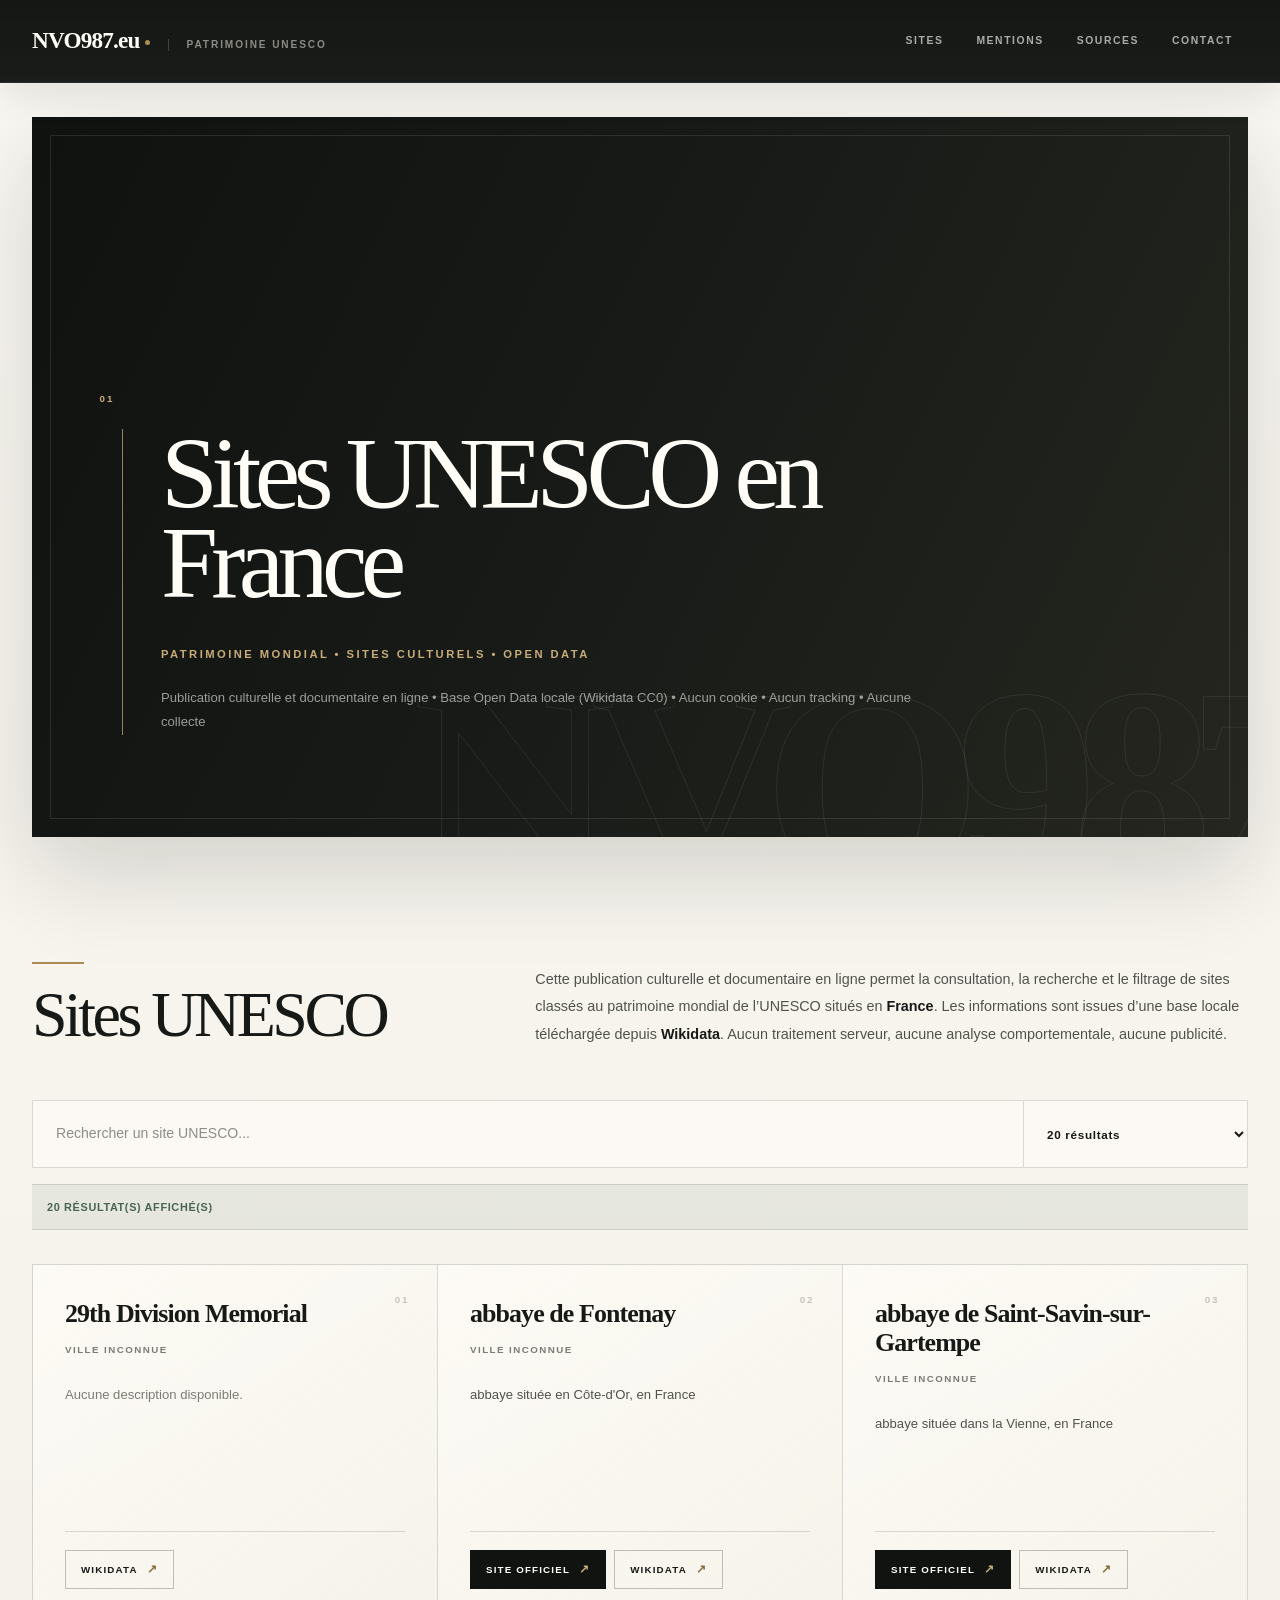
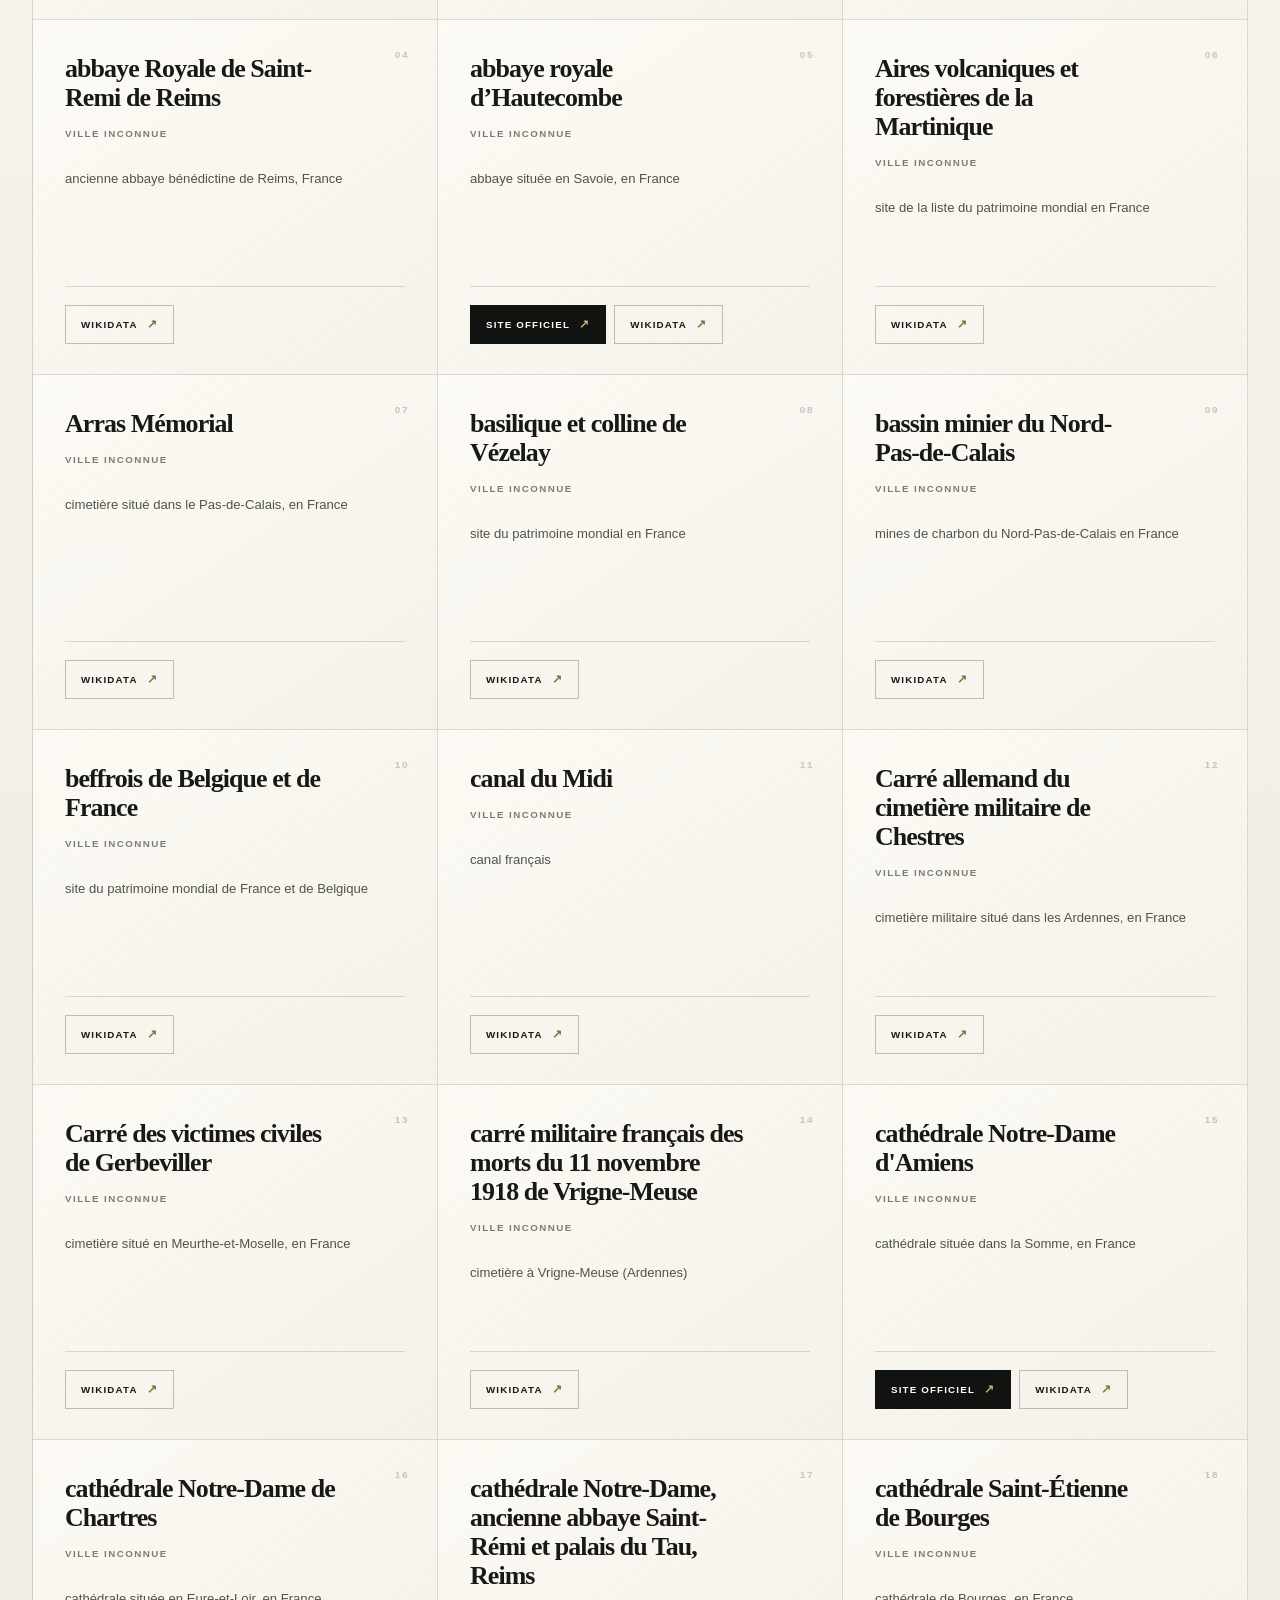
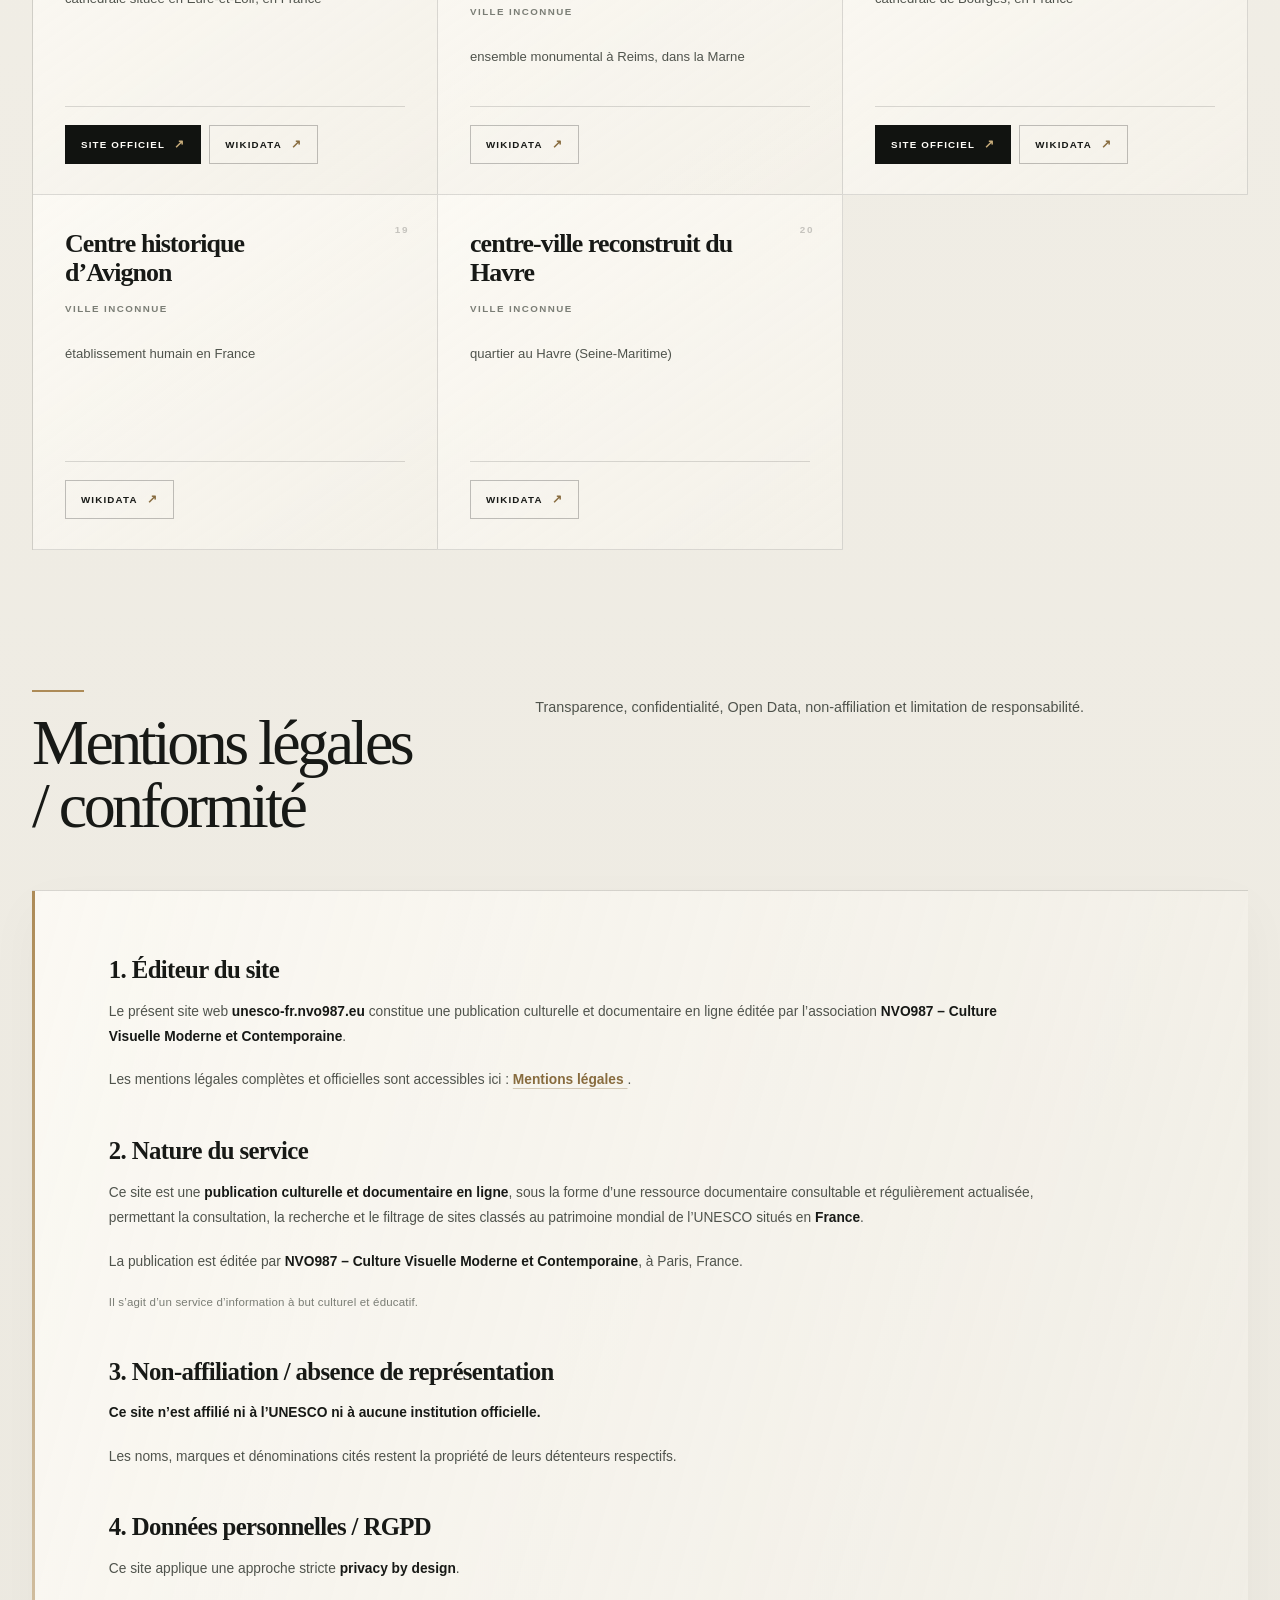
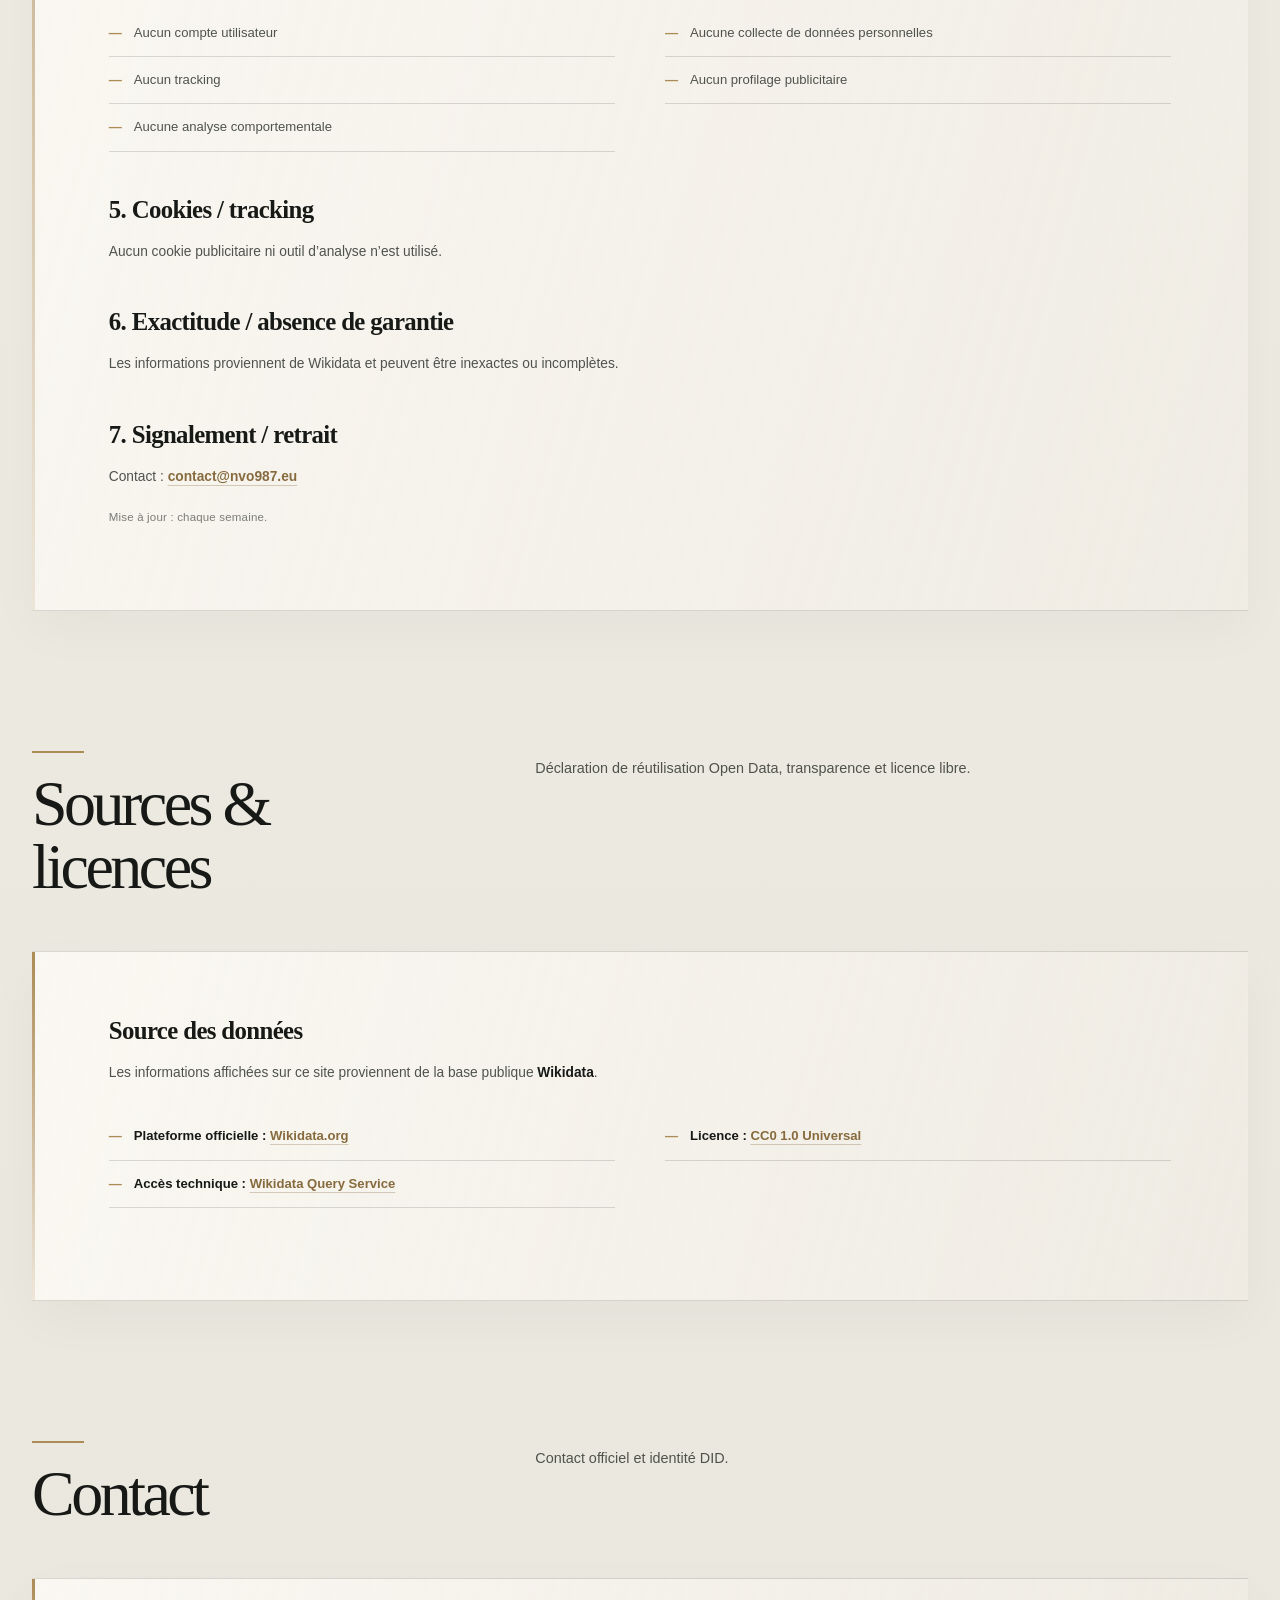
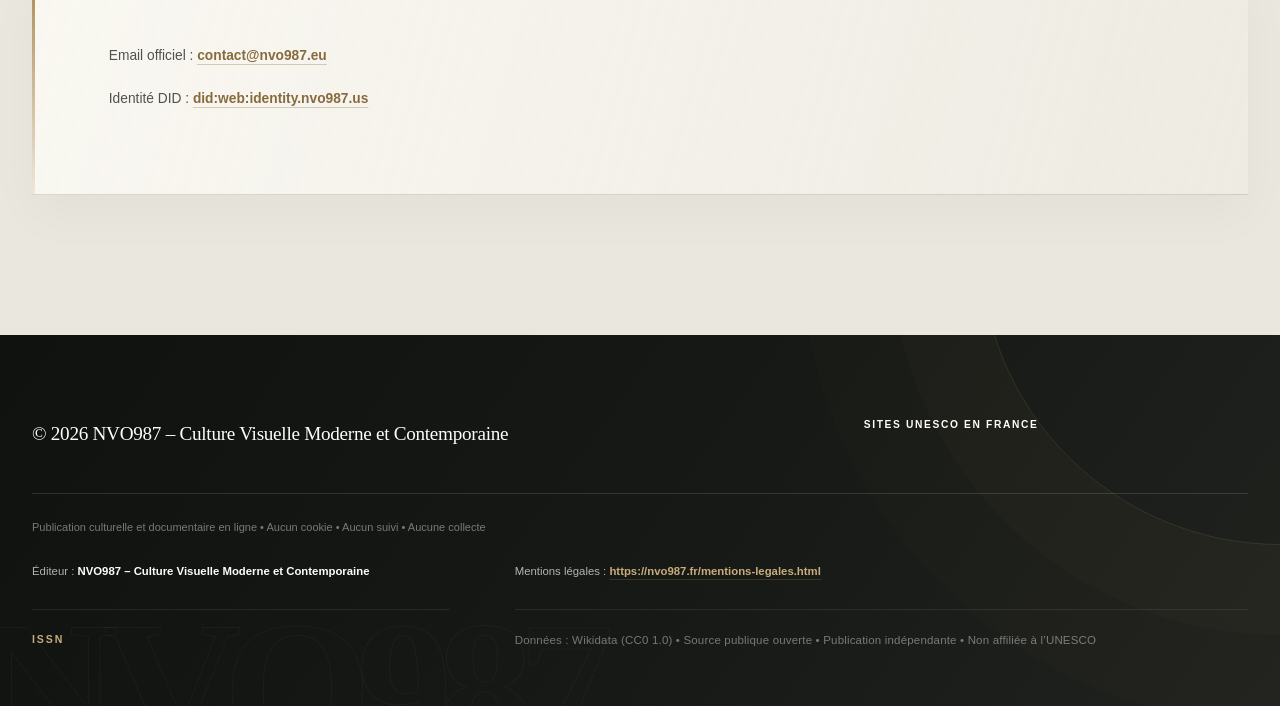
==== commit 07dbc28b: "Update print statement from 'Hello' to 'Goodbye'" ====
--- a/index.html
+++ b/index.html
@@ -57,66 +57,59 @@
 
   <!-- =========================================================
        PREMIUM INLINE CSS
+       Editorial / Museum / Cultural Institution
        ========================================================= -->
   <style>
-    /* ---------------------------------------------------------
-       DESIGN SYSTEM
-       --------------------------------------------------------- */
+    /* =========================================================
+       01 — DESIGN TOKENS
+       ========================================================= */
     :root {
-      --ink: #171918;
-      --ink-soft: #454944;
-      --ink-muted: #747873;
-
-      --paper: #f4f1e9;
-      --paper-light: #faf8f3;
-      --paper-deep: #e9e5da;
-
-      --surface: rgba(255, 253, 248, 0.82);
-      --surface-solid: #fffdf8;
-
-      --line: rgba(23, 25, 24, 0.12);
-      --line-strong: rgba(23, 25, 24, 0.2);
-
-      --accent: #a88450;
-      --accent-dark: #806235;
-      --accent-soft: rgba(168, 132, 80, 0.12);
-
-      --success: #536c5b;
-      --success-bg: rgba(83, 108, 91, 0.1);
-
-      --warning: #987b45;
-      --warning-bg: rgba(152, 123, 69, 0.1);
-
-      --danger: #8a5149;
-      --danger-bg: rgba(138, 81, 73, 0.1);
-
-      --serif: "Playfair Display", "Times New Roman", serif;
-      --sans: "Inter", -apple-system, BlinkMacSystemFont, "Segoe UI", sans-serif;
-
-      --container: 1240px;
-      --radius-sm: 8px;
-      --radius-md: 16px;
-      --radius-lg: 26px;
-
-      --shadow-sm:
-        0 1px 1px rgba(15, 18, 16, 0.03),
-        0 8px 30px rgba(15, 18, 16, 0.05);
-
-      --shadow-md:
-        0 18px 60px rgba(15, 18, 16, 0.08),
-        0 2px 8px rgba(15, 18, 16, 0.04);
+      --black: #111310;
+      --black-2: #171916;
+      --black-3: #20231f;
+
+      --paper: #f1eee6;
+      --paper-2: #e8e4da;
+      --paper-3: #faf8f2;
+      --white: #fffdf8;
+
+      --text: #171916;
+      --text-soft: #4f534c;
+      --text-muted: #7a7d75;
+
+      --gold: #ad8b57;
+      --gold-dark: #876b3e;
+      --gold-light: #c8ad7b;
+
+      --line: rgba(17, 19, 16, .14);
+      --line-dark: rgba(255, 255, 255, .13);
+
+      --success: #496454;
+      --success-bg: rgba(73, 100, 84, .09);
+
+      --warning: #876d3e;
+      --warning-bg: rgba(135, 109, 62, .09);
+
+      --danger: #8a5049;
+      --danger-bg: rgba(138, 80, 73, .09);
+
+      --display: "Playfair Display", "Iowan Old Style",
+                 "Baskerville", "Times New Roman", serif;
+
+      --sans: "Inter", "Helvetica Neue", Helvetica,
+              Arial, sans-serif;
+
+      --container: 1320px;
+      --header-height: 82px;
 
       --ease: cubic-bezier(.2, .75, .25, 1);
-    }
-
-    /* ---------------------------------------------------------
-       FONT IMPORT
-       --------------------------------------------------------- */
-    @import url("https://fonts.googleapis.com/css2?family=Inter:wght@400;500;600;700&family=Playfair+Display:wght@500;600;700&display=swap");
-
-    /* ---------------------------------------------------------
-       RESET / BASE
-       --------------------------------------------------------- */
+      --ease-soft: cubic-bezier(.22, 1, .36, 1);
+    }
+
+
+    /* =========================================================
+       02 — RESET
+       ========================================================= */
     *,
     *::before,
     *::after {
@@ -125,44 +118,45 @@
 
     html {
       scroll-behavior: smooth;
-      scroll-padding-top: 96px;
+      scroll-padding-top: 110px;
     }
 
     body {
       margin: 0;
+      min-width: 320px;
       min-height: 100vh;
+
       background:
-        radial-gradient(
-          circle at 80% 0%,
-          rgba(168, 132, 80, 0.07),
-          transparent 30rem
-        ),
         linear-gradient(
           180deg,
-          var(--paper-light) 0%,
-          var(--paper) 48%,
-          #f0ede5 100%
+          var(--paper-3) 0%,
+          var(--paper) 38%,
+          #e9e6dd 100%
         );
-      color: var(--ink);
+
+      color: var(--text);
       font-family: var(--sans);
       font-size: 16px;
       line-height: 1.7;
+
       -webkit-font-smoothing: antialiased;
+      -moz-osx-font-smoothing: grayscale;
       text-rendering: optimizeLegibility;
     }
 
     ::selection {
-      background: var(--accent);
-      color: #fff;
+      background: var(--gold);
+      color: var(--white);
+    }
+
+    a {
+      color: inherit;
     }
 
     img {
+      display: block;
       max-width: 100%;
       height: auto;
-    }
-
-    a {
-      color: inherit;
     }
 
     button,
@@ -172,534 +166,791 @@
     }
 
     strong {
+      color: var(--text);
       font-weight: 650;
-      color: var(--ink);
-    }
-
-    /* ---------------------------------------------------------
-       LAYOUT
-       --------------------------------------------------------- */
+    }
+
     .container {
       width: min(
-        calc(100% - 48px),
+        calc(100% - 64px),
         var(--container)
       );
+
       margin-inline: auto;
     }
 
-    /* ---------------------------------------------------------
-       TOPBAR
-       --------------------------------------------------------- */
+
+    /* =========================================================
+       03 — TOPBAR / MASTHEAD
+       ========================================================= */
     .topbar {
       position: sticky;
       top: 0;
-      z-index: 100;
-      border-bottom: 1px solid rgba(255,255,255,.08);
-      background: rgba(23, 25, 24, 0.96);
-      backdrop-filter: blur(20px);
-      -webkit-backdrop-filter: blur(20px);
+      z-index: 1000;
+
+      background:
+        linear-gradient(
+          180deg,
+          rgba(17, 19, 16, .985),
+          rgba(17, 19, 16, .96)
+        );
+
+      border-bottom: 1px solid rgba(255, 255, 255, .1);
+
+      box-shadow:
+        0 12px 35px rgba(0, 0, 0, .09);
+
+      backdrop-filter: blur(18px);
+      -webkit-backdrop-filter: blur(18px);
     }
 
     .topbar-inner {
-      min-height: 76px;
+      min-height: var(--header-height);
+
       display: flex;
       align-items: center;
       justify-content: space-between;
-      gap: 40px;
+
+      gap: 50px;
     }
 
     .brand {
       display: flex;
       align-items: baseline;
-      gap: 16px;
+
       min-width: 0;
+      gap: 18px;
     }
 
     .brand-name {
-      color: #faf8f2;
-      font-family: var(--serif);
-      font-size: 1.32rem;
+      position: relative;
+
+      color: var(--white);
+      font-family: var(--display);
+      font-size: 1.45rem;
       font-weight: 600;
-      letter-spacing: -.02em;
+      letter-spacing: -.035em;
+      line-height: 1;
+
       white-space: nowrap;
     }
 
+    .brand-name::after {
+      content: "";
+
+      display: inline-block;
+
+      width: 5px;
+      height: 5px;
+
+      margin-left: 5px;
+
+      background: var(--gold);
+      border-radius: 50%;
+
+      vertical-align: middle;
+      transform: translateY(-1px);
+    }
+
     .brand-tag {
-      color: rgba(250,248,242,.55);
-      font-size: .67rem;
-      font-weight: 600;
-      letter-spacing: .18em;
-      line-height: 1;
+      padding-left: 18px;
+
+      border-left: 1px solid rgba(255, 255, 255, .18);
+
+      color: rgba(255, 253, 248, .5);
+
+      font-size: .63rem;
+      font-weight: 650;
+      letter-spacing: .19em;
+      line-height: 1.2;
       text-transform: uppercase;
+
       white-space: nowrap;
     }
 
     .nav {
       display: flex;
       align-items: center;
-      gap: 4px;
+      gap: 3px;
     }
 
     .nav a {
       position: relative;
-      padding: 10px 14px;
-      color: rgba(250,248,242,.68);
-      font-size: .76rem;
-      font-weight: 600;
-      letter-spacing: .1em;
+
+      display: inline-flex;
+      align-items: center;
+
+      min-height: 42px;
+      padding: 0 15px;
+
+      color: rgba(255, 253, 248, .64);
+
+      font-size: .65rem;
+      font-weight: 650;
+      letter-spacing: .15em;
       text-decoration: none;
       text-transform: uppercase;
+
       transition:
-        color .25s var(--ease),
-        background .25s var(--ease);
-    }
-
-    .nav a::after {
+        color .3s var(--ease),
+        background .3s var(--ease);
+    }
+
+    .nav a::before {
       content: "";
+
       position: absolute;
-      left: 14px;
-      right: 14px;
-      bottom: 3px;
+      left: 15px;
+      right: 15px;
+      bottom: 5px;
+
       height: 1px;
-      background: var(--accent);
+
+      background: var(--gold);
+
       transform: scaleX(0);
       transform-origin: right;
-      transition: transform .35s var(--ease);
+
+      transition:
+        transform .4s var(--ease);
     }
 
     .nav a:hover,
     .nav a:focus-visible {
-      color: #fff;
-    }
-
-    .nav a:hover::after,
-    .nav a:focus-visible::after {
+      color: var(--white);
+    }
+
+    .nav a:hover::before,
+    .nav a:focus-visible::before {
       transform: scaleX(1);
       transform-origin: left;
     }
 
-    /* ---------------------------------------------------------
-       HERO
-       --------------------------------------------------------- */
+
+    /* =========================================================
+       04 — HERO
+       ========================================================= */
     .hero {
       position: relative;
-      min-height: 510px;
+
+      min-height: min(720px, calc(100vh - 125px));
+
       display: flex;
       align-items: flex-end;
-      margin-top: 32px;
-      margin-bottom: 90px;
-      padding: clamp(44px, 8vw, 100px);
+
+      margin-top: 34px;
+      margin-bottom: 125px;
+
+      padding:
+        clamp(55px, 8vw, 105px)
+        clamp(35px, 7vw, 100px);
+
       overflow: hidden;
-      border: 1px solid rgba(23,25,24,.1);
-      border-radius: var(--radius-lg);
+
       background:
         linear-gradient(
-          115deg,
-          rgba(23,25,24,.98) 0%,
-          rgba(29,32,30,.96) 48%,
-          rgba(45,43,37,.94) 100%
+          116deg,
+          #10120f 0%,
+          #171a17 46%,
+          #25261f 100%
         );
-      box-shadow: var(--shadow-md);
+
       isolation: isolate;
-    }
-
+
+      box-shadow:
+        0 35px 90px rgba(18, 20, 17, .16);
+    }
+
+    /* Fine architectural border */
     .hero::before {
       content: "";
+
       position: absolute;
-      inset: 0;
-      z-index: -2;
-      background:
-        radial-gradient(
-          circle at 82% 30%,
-          rgba(198,163,103,.22),
-          transparent 18rem
-        ),
-        radial-gradient(
-          circle at 100% 100%,
-          rgba(255,255,255,.06),
-          transparent 25rem
-        );
-    }
-
+      inset: 18px;
+
+      border: 1px solid rgba(255, 253, 248, .1);
+
+      pointer-events: none;
+      z-index: -1;
+    }
+
+    /* Large editorial geometry */
     .hero::after {
-      content: "";
+      content: "NVO987";
+
       position: absolute;
-      width: 340px;
-      height: 340px;
-      right: 8%;
-      top: 50%;
+
+      right: -55px;
+      bottom: -55px;
+
+      color: transparent;
+
+      font-family: var(--display);
+      font-size: clamp(10rem, 22vw, 23rem);
+      font-weight: 600;
+      letter-spacing: -.09em;
+      line-height: .75;
+
+      -webkit-text-stroke: 1px rgba(255, 253, 248, .075);
+
+      pointer-events: none;
       z-index: -1;
-      border: 1px solid rgba(203,172,116,.24);
-      border-radius: 50%;
-      transform: translateY(-50%);
-      box-shadow:
-        0 0 0 55px rgba(203,172,116,.035),
-        0 0 0 110px rgba(203,172,116,.018);
     }
 
     .hero-text {
-      max-width: 790px;
+      position: relative;
+
+      width: min(900px, 100%);
+
+      padding-left: clamp(20px, 3vw, 42px);
+
+      border-left: 1px solid rgba(200, 173, 123, .72);
+    }
+
+    .hero-text::before {
+      content: "01";
+
+      position: absolute;
+
+      left: -8px;
+      top: -38px;
+
+      transform: translateX(-100%);
+
+      color: var(--gold-light);
+
+      font-size: .61rem;
+      font-weight: 700;
+      letter-spacing: .22em;
     }
 
     .hero h1 {
-      max-width: 850px;
+      max-width: 950px;
+
       margin: 0;
-      color: #faf8f2;
-      font-family: var(--serif);
-      font-size: clamp(3.25rem, 7vw, 6.6rem);
+
+      color: var(--white);
+
+      font-family: var(--display);
+      font-size: clamp(4rem, 8vw, 8.4rem);
+      font-weight: 500;
+      letter-spacing: -.065em;
+      line-height: .87;
+    }
+
+    .hero-sub {
+      margin: 38px 0 0;
+
+      color: var(--gold-light);
+
+      font-size: .7rem;
+      font-weight: 700;
+      letter-spacing: .22em;
+      line-height: 1.7;
+      text-transform: uppercase;
+    }
+
+    .hero-note {
+      max-width: 760px;
+
+      margin: 22px 0 0;
+
+      color: rgba(255, 253, 248, .58);
+
+      font-size: .82rem;
+      line-height: 1.85;
+    }
+
+
+    /* =========================================================
+       05 — MAIN
+       ========================================================= */
+    .main {
+      position: relative;
+    }
+
+    .section {
+      position: relative;
+
+      padding-bottom: 140px;
+
+      scroll-margin-top: 110px;
+    }
+
+    .section-header {
+      display: grid;
+
+      grid-template-columns:
+        minmax(270px, .72fr)
+        minmax(0, 1.28fr);
+
+      gap: clamp(45px, 8vw, 125px);
+
+      align-items: start;
+
+      margin-bottom: 52px;
+    }
+
+    .section-header h2 {
+      position: relative;
+
+      margin: 0;
+      padding-top: 22px;
+
+      font-family: var(--display);
+      font-size: clamp(2.7rem, 5vw, 5rem);
       font-weight: 500;
       letter-spacing: -.055em;
-      line-height: .96;
-    }
-
-    .hero-sub {
-      margin: 30px 0 0;
-      color: #c9ad7b;
-      font-size: clamp(.78rem, 1vw, .94rem);
-      font-weight: 700;
-      letter-spacing: .18em;
-      text-transform: uppercase;
-    }
-
-    .hero-note {
-      max-width: 700px;
-      margin: 22px 0 0;
-      color: rgba(250,248,242,.62);
-      font-size: .88rem;
-      line-height: 1.8;
-    }
-
-    /* ---------------------------------------------------------
-       MAIN
-       --------------------------------------------------------- */
-    .main {
-      position: relative;
-    }
-
-    .section {
-      padding: 0 0 115px;
-      scroll-margin-top: 100px;
-    }
-
-    .section-header {
-      display: grid;
-      grid-template-columns: minmax(250px, .7fr) minmax(0, 1.3fr);
-      gap: 70px;
-      align-items: start;
-      margin-bottom: 42px;
-    }
-
-    .section-header h2 {
-      position: relative;
-      margin: 0;
-      padding-top: 18px;
-      font-family: var(--serif);
-      font-size: clamp(2.3rem, 4vw, 4rem);
-      font-weight: 500;
-      letter-spacing: -.045em;
-      line-height: 1.05;
+      line-height: .98;
     }
 
     .section-header h2::before {
       content: "";
+
       position: absolute;
       top: 0;
       left: 0;
-      width: 44px;
+
+      width: 52px;
       height: 2px;
-      background: var(--accent);
+
+      background: var(--gold);
     }
 
     .section-header p {
       max-width: 760px;
-      margin: 0;
-      color: var(--ink-soft);
-      font-size: .95rem;
-    }
-
-    /* ---------------------------------------------------------
-       CONTROLS
-       --------------------------------------------------------- */
+
+      margin: 4px 0 0;
+
+      color: var(--text-soft);
+
+      font-size: .9rem;
+      line-height: 1.9;
+    }
+
+
+    /* =========================================================
+       06 — SEARCH / CONTROLS
+       ========================================================= */
     .controls {
       display: grid;
-      grid-template-columns: minmax(0, 1fr) 210px;
-      gap: 12px;
-      margin-bottom: 20px;
+
+      grid-template-columns:
+        minmax(0, 1fr)
+        225px;
+
+      gap: 0;
+
+      margin-bottom: 16px;
     }
 
     .controls input,
     .controls select {
-      min-height: 62px;
-      border: 1px solid var(--line-strong);
-      border-radius: 12px;
+      min-height: 68px;
+
+      border: 1px solid var(--line);
+      border-radius: 0;
+
       outline: none;
-      background: rgba(255,253,248,.72);
-      color: var(--ink);
-      box-shadow: 0 4px 18px rgba(20,22,20,.025);
+
+      background: rgba(255, 253, 248, .7);
+
+      color: var(--text);
+
+      box-shadow: none;
+
       transition:
-        border-color .25s var(--ease),
-        box-shadow .25s var(--ease),
-        background .25s var(--ease);
+        background .3s var(--ease),
+        border-color .3s var(--ease),
+        box-shadow .3s var(--ease);
     }
 
     .controls input {
       width: 100%;
-      padding: 0 22px;
+
+      padding: 0 23px;
+
+      border-right: 0;
+
+      font-size: .88rem;
     }
 
     .controls select {
       width: 100%;
-      padding: 0 18px;
+
+      padding: 0 19px;
+
       cursor: pointer;
+
+      font-size: .73rem;
+      font-weight: 650;
+      letter-spacing: .06em;
     }
 
     .controls input::placeholder {
-      color: #94978f;
+      color: #8c8f87;
+    }
+
+    .controls input:hover,
+    .controls select:hover {
+      background: var(--white);
     }
 
     .controls input:focus,
     .controls select:focus {
-      border-color: rgba(168,132,80,.75);
-      background: #fffdf8;
+      position: relative;
+      z-index: 2;
+
+      border-color: rgba(173, 139, 87, .75);
+
+      background: var(--white);
+
       box-shadow:
-        0 0 0 4px rgba(168,132,80,.1),
-        0 10px 30px rgba(20,22,20,.05);
-    }
-
-    /* ---------------------------------------------------------
-       STATUS
-       --------------------------------------------------------- */
+        inset 0 0 0 1px rgba(173, 139, 87, .2),
+        0 8px 30px rgba(17, 19, 16, .045);
+    }
+
+
+    /* =========================================================
+       07 — STATUS
+       ========================================================= */
     .status {
-      min-height: 50px;
+      min-height: 46px;
+
       display: flex;
       align-items: center;
-      margin-bottom: 26px;
-      padding: 12px 17px;
-      border: 1px solid transparent;
-      border-radius: 10px;
-      font-size: .78rem;
+
+      margin-bottom: 34px;
+      padding: 10px 15px;
+
+      border-top: 1px solid transparent;
+      border-bottom: 1px solid transparent;
+
+      font-size: .68rem;
       font-weight: 650;
-      letter-spacing: .03em;
+      letter-spacing: .06em;
+      text-transform: uppercase;
     }
 
     .status.info {
-      border-color: rgba(23,25,24,.1);
-      background: rgba(23,25,24,.035);
-      color: var(--ink-soft);
+      border-color: var(--line);
+
+      background: rgba(17, 19, 16, .025);
+
+      color: var(--text-muted);
     }
 
     .status.success {
-      border-color: rgba(83,108,91,.16);
+      border-color: rgba(73, 100, 84, .18);
+
       background: var(--success-bg);
+
       color: var(--success);
     }
 
     .status.warn {
-      border-color: rgba(152,123,69,.18);
+      border-color: rgba(135, 109, 62, .2);
+
       background: var(--warning-bg);
+
       color: var(--warning);
     }
 
     .status.error {
-      border-color: rgba(138,81,73,.18);
+      border-color: rgba(138, 80, 73, .2);
+
       background: var(--danger-bg);
+
       color: var(--danger);
     }
 
-    /* ---------------------------------------------------------
-       PLACES GRID
-       --------------------------------------------------------- */
+
+    /* =========================================================
+       08 — PLACES / EDITORIAL GRID
+       ========================================================= */
     .grid {
       display: grid;
-      grid-template-columns: repeat(3, minmax(0, 1fr));
-      gap: 16px;
+
+      grid-template-columns:
+        repeat(3, minmax(0, 1fr));
+
+      gap: 0;
+
+      border-top: 1px solid var(--line);
+      border-left: 1px solid var(--line);
     }
 
     .place-card {
       position: relative;
+
       display: flex;
-      min-height: 310px;
+      min-height: 355px;
+
       flex-direction: column;
-      padding: 28px;
+
+      padding:
+        34px
+        32px
+        30px;
+
       overflow: hidden;
-      border: 1px solid var(--line);
-      border-radius: var(--radius-md);
+
+      border-right: 1px solid var(--line);
+      border-bottom: 1px solid var(--line);
+
       background:
         linear-gradient(
           145deg,
-          rgba(255,253,248,.9),
-          rgba(249,246,238,.74)
+          rgba(255, 253, 248, .78),
+          rgba(246, 243, 235, .62)
         );
-      box-shadow: var(--shadow-sm);
+
       transition:
-        transform .4s var(--ease),
-        border-color .4s var(--ease),
-        box-shadow .4s var(--ease);
-    }
-
+        background .45s var(--ease),
+        transform .45s var(--ease);
+    }
+
+    /* Numbering without modifying HTML/JS */
     .place-card::before {
-      content: "";
+      content: counter(place, decimal-leading-zero);
+
       position: absolute;
-      width: 130px;
-      height: 130px;
-      right: -75px;
-      top: -75px;
-      border: 1px solid rgba(168,132,80,.17);
-      border-radius: 50%;
-      transition: transform .55s var(--ease);
+
+      top: 27px;
+      right: 28px;
+
+      color: rgba(17, 19, 16, .22);
+
+      font-size: .62rem;
+      font-weight: 700;
+      letter-spacing: .16em;
+    }
+
+    .grid {
+      counter-reset: place;
+    }
+
+    .place-card {
+      counter-increment: place;
     }
 
     .place-card::after {
       content: "";
+
       position: absolute;
-      top: 0;
+
       left: 0;
+      bottom: 0;
+
+      width: 0;
+      height: 2px;
+
+      background: var(--gold);
+
+      transition:
+        width .55s var(--ease);
+    }
+
+    .place-card:hover {
+      z-index: 2;
+
+      background: var(--white);
+
+      transform: translateY(-3px);
+
+      box-shadow:
+        0 22px 45px rgba(17, 19, 16, .08);
+    }
+
+    .place-card:hover::after {
       width: 100%;
-      height: 2px;
-      background: linear-gradient(
-        90deg,
-        transparent,
-        var(--accent),
-        transparent
-      );
-      opacity: 0;
-      transition: opacity .35s var(--ease);
-    }
-
-    .place-card:hover {
-      transform: translateY(-5px);
-      border-color: rgba(168,132,80,.3);
-      box-shadow:
-        0 24px 55px rgba(20,22,20,.1),
-        0 2px 8px rgba(20,22,20,.04);
-    }
-
-    .place-card:hover::before {
-      transform: scale(1.45);
-    }
-
-    .place-card:hover::after {
-      opacity: 1;
     }
 
     .place-card h3 {
       position: relative;
       z-index: 1;
-      margin: 0 0 12px;
-      padding-right: 25px;
-      font-family: var(--serif);
-      font-size: 1.45rem;
+
+      max-width: 82%;
+
+      margin: 0 0 15px;
+
+      font-family: var(--display);
+      font-size: 1.62rem;
       font-weight: 600;
-      letter-spacing: -.025em;
-      line-height: 1.2;
+      letter-spacing: -.035em;
+      line-height: 1.12;
     }
 
     .place-meta {
-      margin-bottom: 20px;
-      color: var(--accent-dark);
-      font-size: .67rem;
-      font-weight: 700;
-      letter-spacing: .13em;
+      margin-bottom: 25px;
+
+      color: var(--gold-dark);
+
+      font-size: .61rem;
+      font-weight: 750;
+      letter-spacing: .15em;
+      line-height: 1.5;
       text-transform: uppercase;
     }
 
     .place-desc {
       flex: 1;
-      color: var(--ink-soft);
-      font-size: .86rem;
-      line-height: 1.75;
+
+      max-width: 95%;
+
+      color: var(--text-soft);
+
+      font-size: .82rem;
+      line-height: 1.8;
     }
 
     .place-actions {
       display: flex;
       flex-wrap: wrap;
       gap: 8px;
-      margin-top: 25px;
-      padding-top: 19px;
+
+      margin-top: 30px;
+      padding-top: 18px;
+
       border-top: 1px solid var(--line);
     }
 
-    /* ---------------------------------------------------------
-       BUTTONS
-       --------------------------------------------------------- */
+
+    /* =========================================================
+       09 — BUTTONS
+       ========================================================= */
     .btn {
+      position: relative;
+
       display: inline-flex;
       align-items: center;
       justify-content: center;
-      min-height: 40px;
-      padding: 8px 15px;
-      border: 1px solid var(--ink);
-      border-radius: 999px;
-      background: var(--ink);
-      color: #fff;
-      font-size: .67rem;
+
+      min-height: 39px;
+
+      padding: 7px 15px;
+
+      border: 1px solid var(--black);
+      border-radius: 0;
+
+      background: var(--black);
+      color: var(--white);
+
+      font-size: .61rem;
       font-weight: 700;
-      letter-spacing: .1em;
+      letter-spacing: .12em;
+      line-height: 1;
       text-decoration: none;
       text-transform: uppercase;
+
       transition:
-        transform .25s var(--ease),
-        background .25s var(--ease),
-        color .25s var(--ease),
-        border-color .25s var(--ease);
+        background .3s var(--ease),
+        color .3s var(--ease),
+        border-color .3s var(--ease),
+        transform .3s var(--ease);
+    }
+
+    .btn::after {
+      content: "↗";
+
+      margin-left: 9px;
+
+      color: var(--gold-light);
+
+      font-size: .72rem;
+
+      transition:
+        transform .3s var(--ease);
     }
 
     .btn:hover,
     .btn:focus-visible {
+      background: var(--gold);
+      border-color: var(--gold);
+
+      color: var(--white);
+
       transform: translateY(-2px);
-      background: var(--accent);
-      border-color: var(--accent);
+    }
+
+    .btn:hover::after,
+    .btn:focus-visible::after {
+      transform: translate(2px, -2px);
     }
 
     .btn.secondary {
       background: transparent;
-      color: var(--ink);
-      border-color: var(--line-strong);
+      border-color: var(--line-strong, rgba(17, 19, 16, .25));
+
+      color: var(--text);
+    }
+
+    .btn.secondary::after {
+      color: var(--gold-dark);
     }
 
     .btn.secondary:hover,
     .btn.secondary:focus-visible {
-      background: var(--ink);
-      border-color: var(--ink);
-      color: #fff;
-    }
-
-    /* ---------------------------------------------------------
-       LEGAL / SOURCE CARDS
-       --------------------------------------------------------- */
+      background: var(--black);
+      border-color: var(--black);
+
+      color: var(--white);
+    }
+
+
+    /* =========================================================
+       10 — LEGAL / SOURCES / CONTACT
+       ========================================================= */
     .legal-card,
     .sources-card {
       position: relative;
-      padding: clamp(28px, 5vw, 58px);
-      border: 1px solid var(--line);
-      border-radius: var(--radius-lg);
-      background: rgba(255,253,248,.68);
-      box-shadow: var(--shadow-sm);
+
+      padding:
+        clamp(32px, 5vw, 68px)
+        clamp(25px, 6vw, 78px);
+
+      border-top: 1px solid var(--line);
+      border-bottom: 1px solid var(--line);
+
+      background:
+        linear-gradient(
+          105deg,
+          rgba(255, 253, 248, .75),
+          rgba(242, 239, 231, .48)
+        );
+
+      box-shadow:
+        0 18px 50px rgba(17, 19, 16, .035);
     }
 
     .legal-card::before,
     .sources-card::before {
       content: "";
+
       position: absolute;
+
+      left: 0;
       top: 0;
-      left: 0;
-      width: 100%;
-      height: 2px;
-      border-radius: 20px 20px 0 0;
-      background: linear-gradient(
-        90deg,
-        var(--accent),
-        rgba(168,132,80,.1)
-      );
+
+      width: 3px;
+      height: 100%;
+
+      background:
+        linear-gradient(
+          180deg,
+          var(--gold),
+          rgba(173, 139, 87, .15)
+        );
     }
 
     .legal-card h3,
     .sources-card h3 {
-      margin: 34px 0 11px;
-      font-family: var(--serif);
-      font-size: 1.42rem;
+      margin: 43px 0 13px;
+
+      font-family: var(--display);
+      font-size: 1.55rem;
       font-weight: 600;
-      letter-spacing: -.02em;
+      letter-spacing: -.025em;
       line-height: 1.25;
     }
 
@@ -710,47 +961,69 @@
 
     .legal-card p,
     .sources-card p {
-      max-width: 880px;
-      margin: 0 0 17px;
-      color: var(--ink-soft);
-      font-size: .9rem;
+      max-width: 940px;
+
+      margin: 0 0 18px;
+
+      color: var(--text-soft);
+
+      font-size: .86rem;
+      line-height: 1.85;
     }
 
     .legal-card ul,
     .sources-card ul {
       display: grid;
-      grid-template-columns: repeat(2, minmax(0, 1fr));
-      gap: 9px 35px;
-      margin: 22px 0;
+
+      grid-template-columns:
+        repeat(2, minmax(0, 1fr));
+
+      gap: 0 50px;
+
+      margin: 28px 0;
       padding: 0;
+
       list-style: none;
     }
 
     .legal-card li,
     .sources-card li {
       position: relative;
-      padding: 9px 0 9px 22px;
+
+      padding: 12px 0 12px 25px;
+
       border-bottom: 1px solid var(--line);
-      color: var(--ink-soft);
-      font-size: .86rem;
+
+      color: var(--text-soft);
+
+      font-size: .82rem;
     }
 
     .legal-card li::before,
     .sources-card li::before {
       content: "—";
+
       position: absolute;
+
       left: 0;
-      color: var(--accent);
+
+      color: var(--gold);
+
       font-weight: 700;
     }
 
     .legal-card a,
     .sources-card a,
     .footer a {
-      color: var(--accent-dark);
-      font-weight: 600;
-      text-decoration-color: rgba(128,98,53,.35);
+      color: var(--gold-dark);
+
+      font-weight: 650;
+
+      text-decoration-line: underline;
+      text-decoration-color: rgba(135, 107, 62, .32);
+      text-decoration-thickness: 1px;
       text-underline-offset: 4px;
+
       transition:
         color .25s ease,
         text-decoration-color .25s ease;
@@ -759,103 +1032,212 @@
     .legal-card a:hover,
     .sources-card a:hover,
     .footer a:hover {
-      color: var(--accent);
-      text-decoration-color: var(--accent);
+      color: var(--gold);
+      text-decoration-color: var(--gold);
     }
 
     .small-note {
-      color: var(--ink-muted) !important;
-      font-size: .75rem !important;
-      letter-spacing: .01em;
+      color: var(--text-muted) !important;
+
+      font-size: .72rem !important;
+      letter-spacing: .015em;
     }
 
     .muted {
-      color: var(--ink-muted) !important;
-    }
-
-    /* ---------------------------------------------------------
-       FOOTER
-       --------------------------------------------------------- */
+      color: var(--text-muted) !important;
+    }
+
+
+    /* =========================================================
+       11 — FOOTER
+       All original footer data preserved + ISSN
+       ========================================================= */
     .footer {
       position: relative;
-      margin-top: 20px;
-      padding: 75px 0 48px;
+
+      margin-top: 0;
+      padding: 82px 0 55px;
+
       overflow: hidden;
-      background: #181a19;
-      color: rgba(250,248,242,.72);
+
+      background:
+        linear-gradient(
+          125deg,
+          #10120f 0%,
+          #161916 55%,
+          #20221e 100%
+        );
+
+      color: rgba(255, 253, 248, .68);
     }
 
     .footer::before {
       content: "";
+
       position: absolute;
-      width: 520px;
-      height: 520px;
-      right: -230px;
-      top: -320px;
-      border: 1px solid rgba(194,158,99,.17);
+
+      width: 600px;
+      height: 600px;
+
+      right: -300px;
+      top: -390px;
+
+      border: 1px solid rgba(200, 173, 123, .15);
       border-radius: 50%;
+
       box-shadow:
-        0 0 0 80px rgba(194,158,99,.025),
-        0 0 0 160px rgba(194,158,99,.015);
+        0 0 0 90px rgba(200, 173, 123, .025),
+        0 0 0 180px rgba(200, 173, 123, .012);
+    }
+
+    .footer::after {
+      content: "NVO987";
+
+      position: absolute;
+
+      left: -20px;
+      bottom: -80px;
+
+      color: transparent;
+
+      font-family: var(--display);
+      font-size: 12rem;
+      font-weight: 600;
+      letter-spacing: -.08em;
+      line-height: 1;
+
+      -webkit-text-stroke: 1px rgba(255, 253, 248, .035);
+
+      pointer-events: none;
     }
 
     .footer-inner {
       position: relative;
       z-index: 1;
+
       display: grid;
-      grid-template-columns: repeat(2, minmax(0, 1fr));
-      column-gap: 80px;
-      row-gap: 15px;
+
+      grid-template-columns:
+        1.25fr
+        .85fr
+        1.15fr;
+
+      column-gap: 65px;
+      row-gap: 18px;
     }
 
     .footer p {
       margin: 0;
-      font-size: .76rem;
-      line-height: 1.7;
-    }
-
+
+      font-size: .71rem;
+      line-height: 1.8;
+    }
+
+    /* Copyright */
     .footer p:first-child {
-      color: #faf8f2;
-      font-family: var(--serif);
-      font-size: 1.15rem;
-    }
-
+      grid-column: 1 / 3;
+
+      color: var(--white);
+
+      font-family: var(--display);
+      font-size: 1.2rem;
+      font-weight: 500;
+      letter-spacing: -.015em;
+    }
+
+    /* Title */
     .footer p:nth-child(2) {
-      color: #c6a56d;
+      grid-column: 3;
+
+      align-self: start;
+
+      color: var(--gold-light);
+
+      font-size: .64rem;
       font-weight: 700;
-      letter-spacing: .08em;
+      letter-spacing: .16em;
+      line-height: 1.5;
       text-transform: uppercase;
+    }
+
+    /* Privacy statement */
+    .footer p:nth-child(3) {
+      grid-column: 1 / -1;
+
+      margin-top: 24px;
+      padding-top: 24px;
+
+      border-top: 1px solid var(--line-dark);
+
+      color: rgba(255, 253, 248, .43) !important;
+
+      font-size: .69rem;
+    }
+
+    /* Editor */
+    .footer p:nth-child(4) {
+      grid-column: 1;
+
+      padding-top: 5px;
+    }
+
+    /* Legal link */
+    .footer p:nth-child(5) {
+      grid-column: 2 / 4;
+
+      padding-top: 5px;
+    }
+
+    /* ISSN */
+    .footer p:nth-child(6) {
+      grid-column: 1;
+
+      margin-top: 10px;
+      padding-top: 20px;
+
+      border-top: 1px solid rgba(255, 255, 255, .08);
+
+      color: var(--gold-light);
+
+      font-size: .66rem;
+      font-weight: 700;
+      letter-spacing: .18em;
+      text-transform: uppercase;
+    }
+
+    /* Data statement */
+    .footer p:nth-child(7) {
+      grid-column: 2 / 4;
+
+      margin-top: 10px;
+      padding-top: 20px;
+
+      border-top: 1px solid rgba(255, 255, 255, .08);
+
+      color: rgba(255, 253, 248, .42) !important;
+
+      font-size: .68rem;
     }
 
     .footer .muted,
     .footer .small-note {
-      color: rgba(250,248,242,.45) !important;
+      color: rgba(255, 253, 248, .43) !important;
+    }
+
+    .footer strong {
+      color: var(--white);
     }
 
     .footer a {
-      color: #c6a56d;
-    }
-
-    .footer p:nth-child(3) {
-      grid-column: 1 / -1;
-      margin-top: 24px;
-      padding-top: 24px;
-      border-top: 1px solid rgba(255,255,255,.09);
-    }
-
-    .footer p:nth-child(6) {
-      grid-column: 1 / -1;
-      max-width: 900px;
-      margin-top: 18px;
-      padding-top: 20px;
-      border-top: 1px solid rgba(255,255,255,.07);
-    }
-
-    /* ---------------------------------------------------------
-       ACCESSIBILITY
-       --------------------------------------------------------- */
+      color: var(--gold-light);
+    }
+
+
+    /* =========================================================
+       12 — ACCESSIBILITY
+       ========================================================= */
     :focus-visible {
-      outline: 2px solid var(--accent);
+      outline: 2px solid var(--gold);
       outline-offset: 4px;
     }
 
@@ -872,34 +1254,119 @@
       }
     }
 
-    /* ---------------------------------------------------------
-       TABLET
-       --------------------------------------------------------- */
-    @media (max-width: 980px) {
+
+    /* =========================================================
+       13 — LARGE TABLET
+       ========================================================= */
+    @media (max-width: 1080px) {
+
       .container {
         width: min(
-          calc(100% - 36px),
+          calc(100% - 46px),
           var(--container)
         );
       }
 
       .hero {
-        min-height: 470px;
-        padding: 58px;
+        min-height: 590px;
       }
 
       .hero::after {
-        right: -90px;
-        opacity: .6;
+        right: -70px;
+      }
+
+      .section-header {
+        grid-template-columns:
+          minmax(220px, .7fr)
+          minmax(0, 1.3fr);
+
+        gap: 45px;
+      }
+
+      .grid {
+        grid-template-columns:
+          repeat(2, minmax(0, 1fr));
+      }
+
+      .footer-inner {
+        grid-template-columns:
+          1fr 1fr;
+
+        column-gap: 45px;
+      }
+
+      .footer p:first-child {
+        grid-column: 1 / -1;
+      }
+
+      .footer p:nth-child(2) {
+        grid-column: 1 / -1;
+      }
+
+      .footer p:nth-child(5),
+      .footer p:nth-child(7) {
+        grid-column: 1 / -1;
+      }
+    }
+
+
+    /* =========================================================
+       14 — TABLET
+       ========================================================= */
+    @media (max-width: 820px) {
+
+      .topbar-inner {
+        min-height: 74px;
+
+        gap: 25px;
+      }
+
+      .brand {
+        gap: 12px;
+      }
+
+      .brand-tag {
+        padding-left: 12px;
+      }
+
+      .nav a {
+        padding-inline: 10px;
+      }
+
+      .nav a::before {
+        left: 10px;
+        right: 10px;
+      }
+
+      .hero {
+        margin-top: 24px;
+        margin-bottom: 100px;
+
+        min-height: 540px;
+
+        padding:
+          55px
+          48px;
+      }
+
+      .hero h1 {
+        font-size: clamp(3.7rem, 10vw, 6rem);
       }
 
       .section-header {
         grid-template-columns: 1fr;
-        gap: 25px;
-      }
-
-      .grid {
-        grid-template-columns: repeat(2, minmax(0, 1fr));
+
+        gap: 24px;
+      }
+
+      .section-header p {
+        max-width: 680px;
+      }
+
+      .controls {
+        grid-template-columns:
+          minmax(0, 1fr)
+          190px;
       }
 
       .legal-card ul,
@@ -908,104 +1375,146 @@
       }
     }
 
-    /* ---------------------------------------------------------
-       MOBILE
-       --------------------------------------------------------- */
-    @media (max-width: 680px) {
+
+    /* =========================================================
+       15 — MOBILE
+       ========================================================= */
+    @media (max-width: 620px) {
+
       .container {
         width: min(
-          calc(100% - 28px),
+          calc(100% - 30px),
           var(--container)
         );
       }
 
       .topbar-inner {
         min-height: auto;
-        padding: 15px 0;
-        align-items: flex-start;
+
+        padding: 15px 0 12px;
+
         flex-direction: column;
+        align-items: stretch;
+
         gap: 13px;
       }
 
       .brand {
+        justify-content: space-between;
+
         width: 100%;
-        justify-content: space-between;
-        gap: 10px;
       }
 
       .brand-name {
-        font-size: 1.2rem;
+        font-size: 1.25rem;
       }
 
       .brand-tag {
-        font-size: .58rem;
+        font-size: .54rem;
+        letter-spacing: .13em;
       }
 
       .nav {
         width: 100%;
+
         display: grid;
-        grid-template-columns: repeat(4, 1fr);
-        gap: 3px;
+
+        grid-template-columns:
+          repeat(4, minmax(0, 1fr));
+
+        gap: 2px;
       }
 
       .nav a {
-        padding: 7px 3px 9px;
-        font-size: .57rem;
-        letter-spacing: .07em;
+        min-height: 36px;
+
+        padding:
+          4px
+          2px
+          7px;
+
+        font-size: .52rem;
+        letter-spacing: .075em;
+
         text-align: center;
       }
 
-      .nav a::after {
-        left: 4px;
-        right: 4px;
+      .nav a::before {
+        left: 3px;
+        right: 3px;
+        bottom: 1px;
       }
 
       .hero {
-        min-height: 530px;
-        align-items: flex-end;
-        margin-top: 14px;
-        margin-bottom: 70px;
-        padding: 34px 25px;
-        border-radius: 20px;
+        min-height: 555px;
+
+        margin-top: 15px;
+        margin-bottom: 78px;
+
+        padding:
+          42px
+          25px;
+
+        box-shadow:
+          0 22px 55px rgba(18, 20, 17, .13);
+      }
+
+      .hero::before {
+        inset: 10px;
+      }
+
+      .hero::after {
+        right: -120px;
+        bottom: -15px;
+
+        font-size: 9rem;
+      }
+
+      .hero-text {
+        padding-left: 19px;
+      }
+
+      .hero-text::before {
+        left: -5px;
+        top: -27px;
+
+        font-size: .52rem;
       }
 
       .hero h1 {
-        font-size: clamp(3rem, 15vw, 4.6rem);
-        letter-spacing: -.06em;
+        font-size: clamp(3.2rem, 15vw, 4.8rem);
+        line-height: .9;
       }
 
       .hero-sub {
-        margin-top: 24px;
-        font-size: .66rem;
-        line-height: 1.7;
+        margin-top: 28px;
+
+        font-size: .58rem;
+        letter-spacing: .16em;
       }
 
       .hero-note {
-        font-size: .77rem;
-        line-height: 1.75;
-      }
-
-      .hero::after {
-        width: 260px;
-        height: 260px;
-        right: -145px;
-        top: 22%;
+        margin-top: 18px;
+
+        font-size: .72rem;
+        line-height: 1.8;
       }
 
       .section {
-        padding-bottom: 80px;
+        padding-bottom: 90px;
       }
 
       .section-header {
-        margin-bottom: 30px;
+        margin-bottom: 32px;
       }
 
       .section-header h2 {
-        font-size: 2.55rem;
+        font-size: 2.75rem;
       }
 
       .section-header p {
-        font-size: .85rem;
+        font-size: .81rem;
+        line-height: 1.8;
       }
 
       .controls {
@@ -1014,130 +1523,239 @@
 
       .controls input,
       .controls select {
-        min-height: 56px;
+        min-height: 57px;
+      }
+
+      .controls input {
+        border-right: 1px solid var(--line);
+        border-bottom: 0;
+      }
+
+      .status {
+        margin-bottom: 25px;
+
+        min-height: 44px;
+
+        font-size: .6rem;
       }
 
       .grid {
         grid-template-columns: 1fr;
-        gap: 12px;
       }
 
       .place-card {
-        min-height: 280px;
-        padding: 25px;
+        min-height: 305px;
+
+        padding:
+          29px
+          24px
+          25px;
+      }
+
+      .place-card::before {
+        top: 22px;
+        right: 22px;
       }
 
       .place-card h3 {
-        font-size: 1.35rem;
+        max-width: 76%;
+        font-size: 1.48rem;
+      }
+
+      .place-meta {
+        margin-bottom: 20px;
+      }
+
+      .place-desc {
+        font-size: .79rem;
       }
 
       .legal-card,
       .sources-card {
-        padding: 27px 23px;
-        border-radius: 19px;
+        padding:
+          34px
+          25px;
+      }
+
+      .legal-card::before,
+      .sources-card::before {
+        width: 2px;
       }
 
       .legal-card h3,
       .sources-card h3 {
-        font-size: 1.25rem;
+        margin-top: 35px;
+        font-size: 1.35rem;
       }
 
       .legal-card p,
       .sources-card p {
-        font-size: .84rem;
+        font-size: .8rem;
       }
 
       .footer {
-        padding: 55px 0 35px;
+        padding: 58px 0 38px;
       }
 
       .footer-inner {
         grid-template-columns: 1fr;
-        gap: 13px;
-      }
-
+
+        column-gap: 0;
+        row-gap: 15px;
+      }
+
+      .footer p:first-child,
+      .footer p:nth-child(2),
       .footer p:nth-child(3),
-      .footer p:nth-child(6) {
+      .footer p:nth-child(4),
+      .footer p:nth-child(5),
+      .footer p:nth-child(6),
+      .footer p:nth-child(7) {
         grid-column: auto;
       }
 
+      .footer p:nth-child(2) {
+        margin-top: -4px;
+      }
+
       .footer p:nth-child(3) {
-        margin-top: 14px;
-      }
-    }
-
-    /* ---------------------------------------------------------
-       VERY SMALL SCREENS
-       --------------------------------------------------------- */
+        margin-top: 15px;
+      }
+
+      .footer p:nth-child(6),
+      .footer p:nth-child(7) {
+        margin-top: 4px;
+      }
+    }
+
+
+    /* =========================================================
+       16 — VERY SMALL SCREENS
+       ========================================================= */
     @media (max-width: 390px) {
+
       .brand-tag {
         display: none;
       }
 
-      .nav a {
-        font-size: .52rem;
-      }
-
       .hero {
         min-height: 500px;
-        padding: 29px 21px;
+
+        padding:
+          35px
+          21px;
       }
 
       .hero h1 {
-        font-size: 2.85rem;
+        font-size: 2.9rem;
       }
 
       .hero-sub {
-        font-size: .6rem;
-      }
-    }
-
-    /* ---------------------------------------------------------
-       PRINT
-       --------------------------------------------------------- */
+        font-size: .54rem;
+      }
+
+      .section-header h2 {
+        font-size: 2.45rem;
+      }
+
+      .place-card {
+        min-height: 290px;
+      }
+    }
+
+
+    /* =========================================================
+       17 — PRINT
+       ========================================================= */
     @media print {
+
+      body {
+        background: #fff;
+        color: #000;
+      }
+
       .topbar {
         position: static;
-      }
-
-      .nav,
+
+        background: #fff;
+
+        border-bottom: 1px solid #bbb;
+        box-shadow: none;
+      }
+
+      .brand-name,
+      .brand-tag,
+      .nav a {
+        color: #000;
+      }
+
+      .nav {
+        display: none;
+      }
+
+      .hero {
+        min-height: auto;
+
+        margin-top: 25px;
+
+        background: #fff;
+
+        border: 1px solid #aaa;
+
+        box-shadow: none;
+      }
+
+      .hero::before,
+      .hero::after,
+      .hero-text::before {
+        display: none;
+      }
+
+      .hero h1,
+      .hero-note {
+        color: #000;
+      }
+
+      .hero-sub {
+        color: #555;
+      }
+
       .controls,
       .status {
         display: none;
       }
 
-      .hero {
-        min-height: auto;
-        color: #000;
-        background: none;
-        box-shadow: none;
-        border: 1px solid #ccc;
-      }
-
-      .hero h1,
-      .hero-note {
-        color: #000;
-      }
-
-      .hero-sub {
-        color: #555;
-      }
-
-      .footer {
-        color: #000;
-        background: none;
-        border-top: 1px solid #ccc;
-      }
-
-      .footer::before {
-        display: none;
+      .grid {
+        border-color: #bbb;
       }
 
       .place-card,
       .legal-card,
       .sources-card {
+        background: #fff;
+
+        box-shadow: none;
+
         break-inside: avoid;
-        box-shadow: none;
+      }
+
+      .footer {
+        background: #fff;
+
+        border-top: 1px solid #aaa;
+
+        color: #000;
+      }
+
+      .footer::before,
+      .footer::after {
+        display: none;
+      }
+
+      .footer strong,
+      .footer p,
+      .footer a {
+        color: #000 !important;
       }
     }
   </style>
@@ -1173,7 +1791,7 @@
   <link rel="manifest" href="/manifest.json">
   <meta name="msapplication-TileColor" content="#ffffff">
   <meta name="msapplication-TileImage" content="/ms-icon-144x144.png">
-  <meta name="theme-color" content="#181a19">
+  <meta name="theme-color" content="#111310">
 
 </head>
 
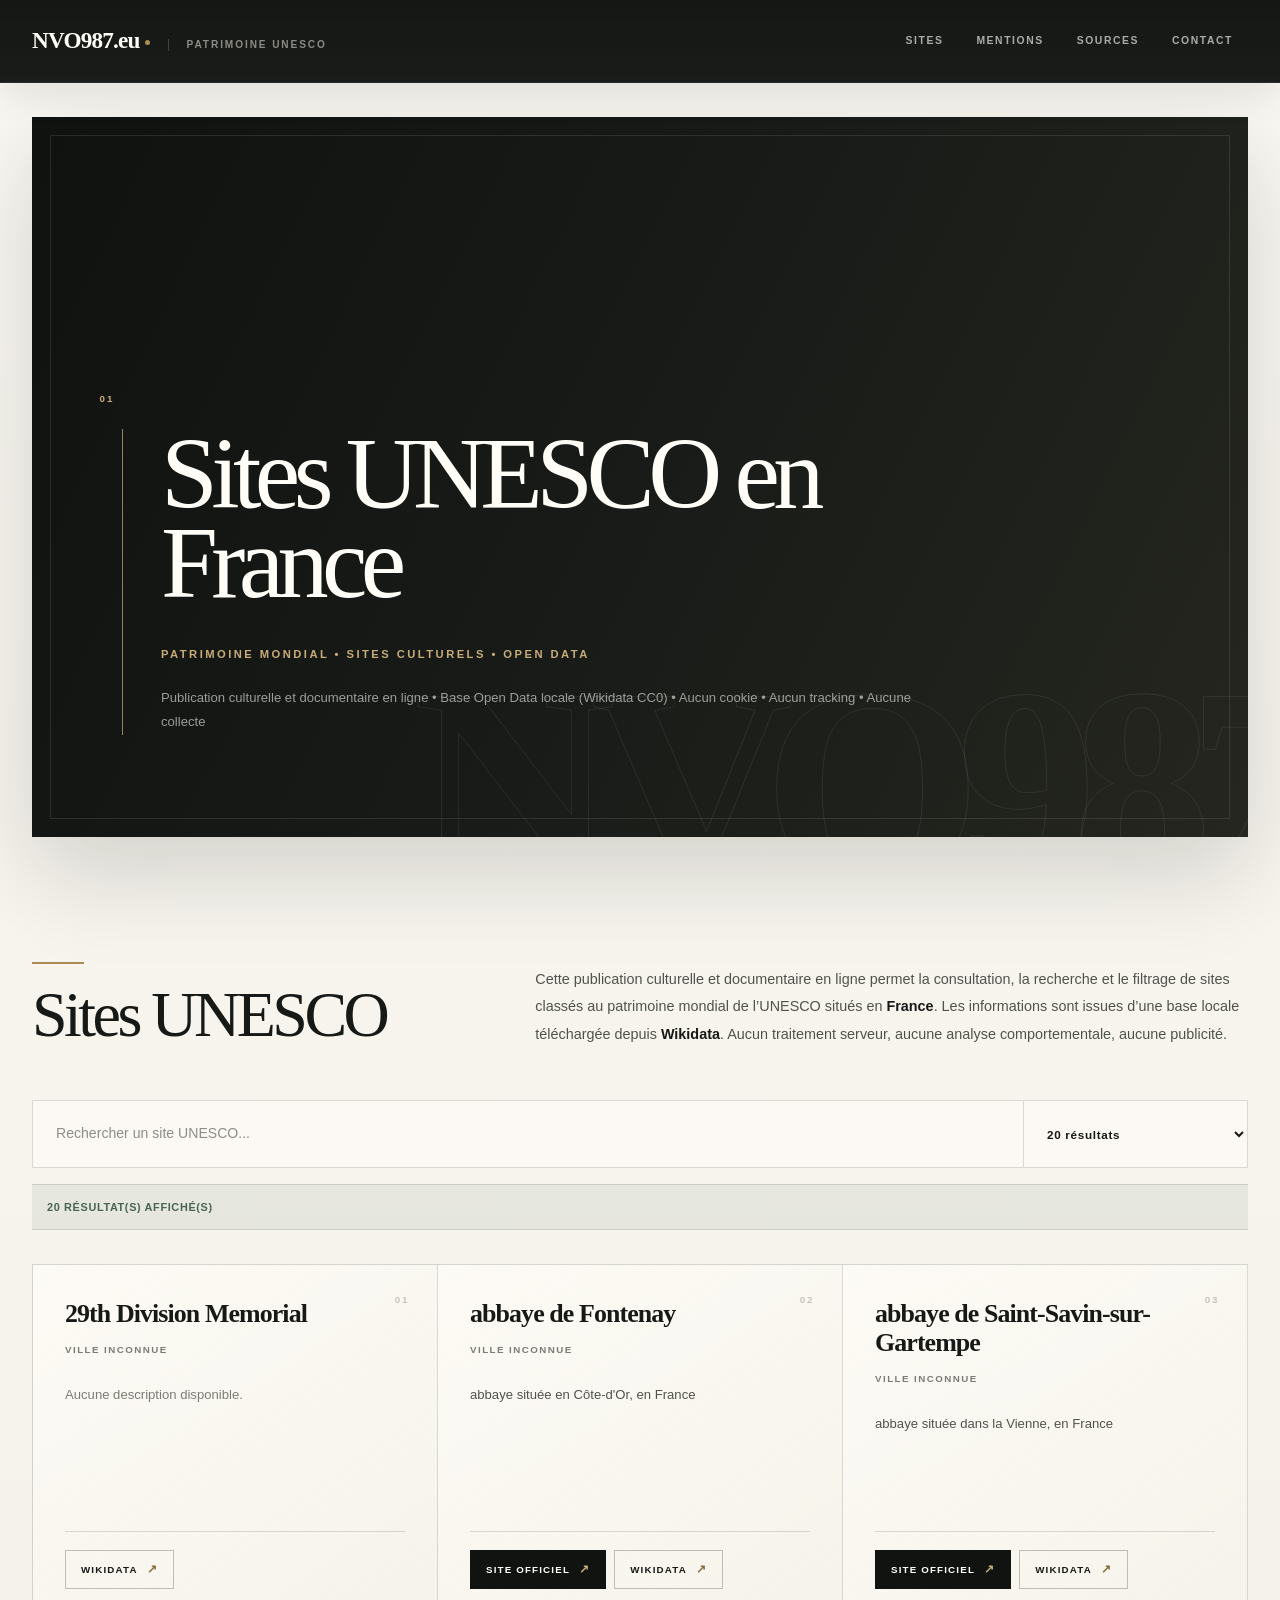
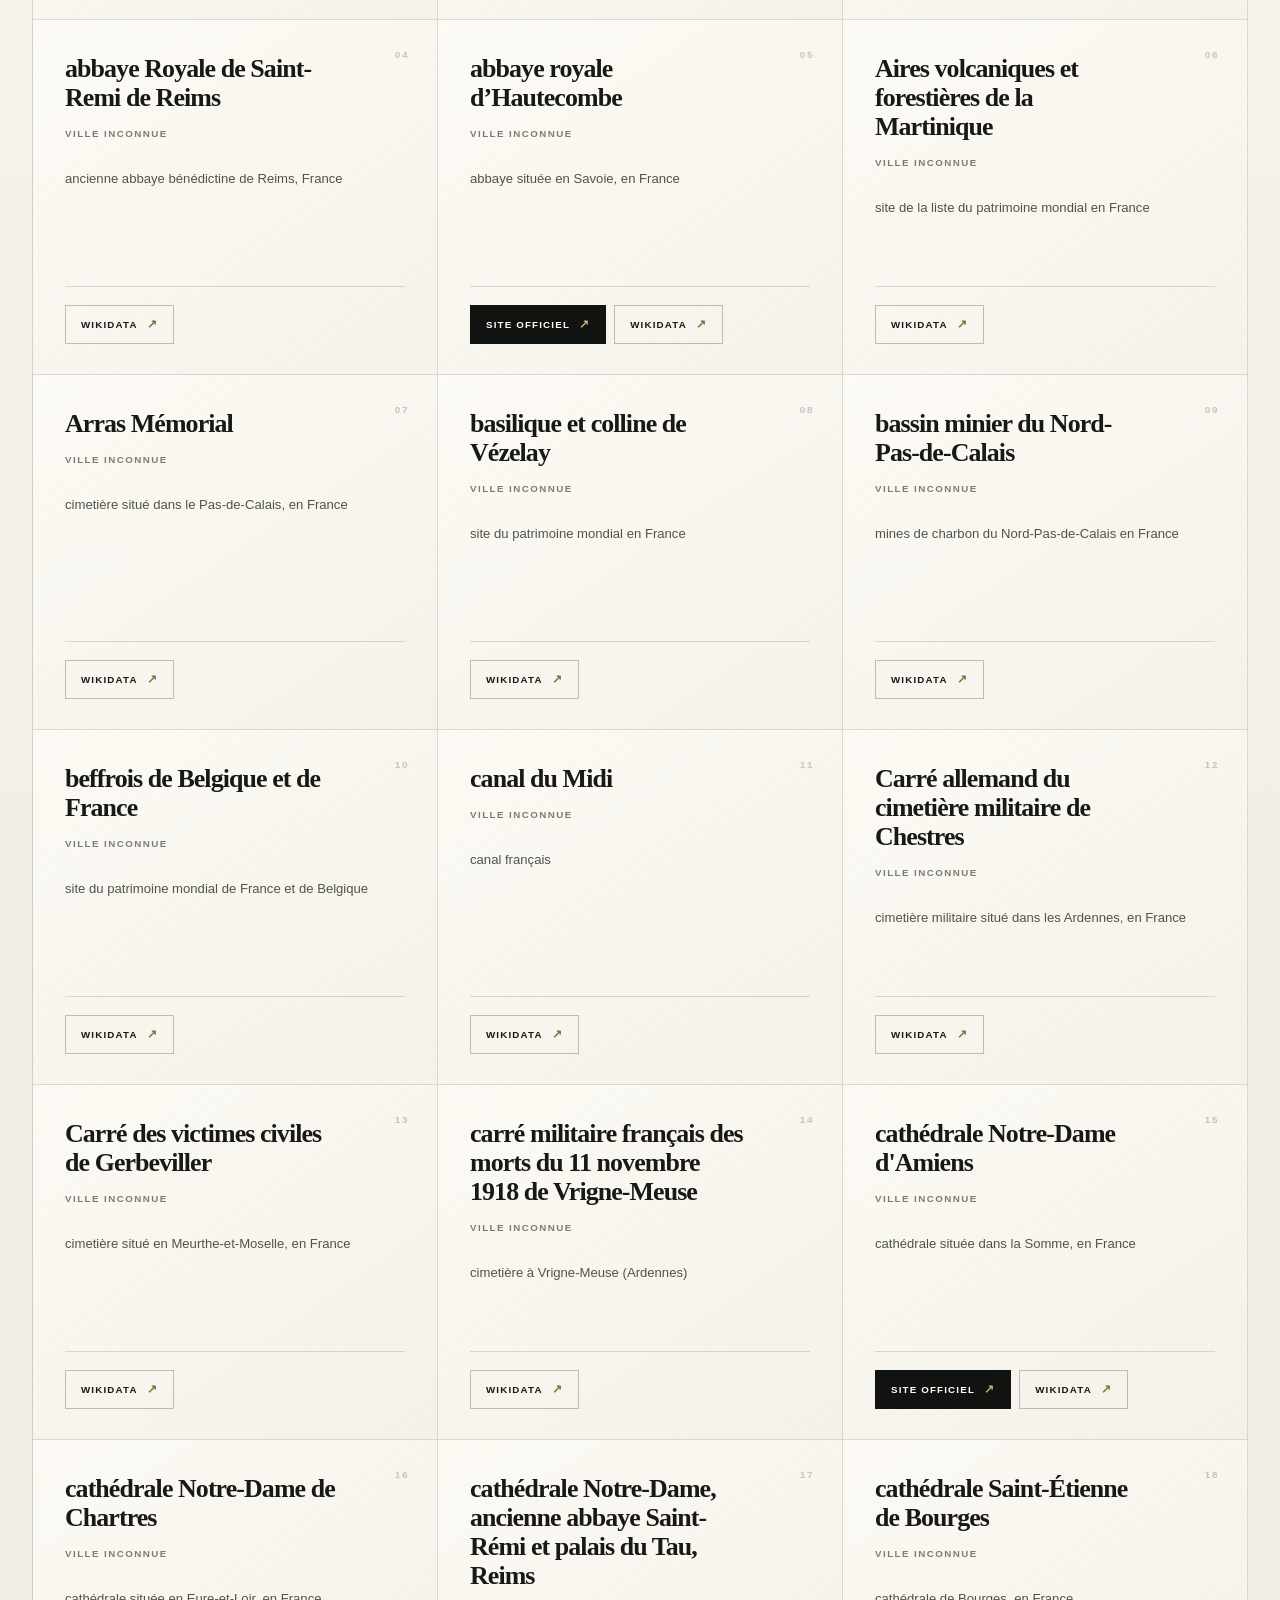
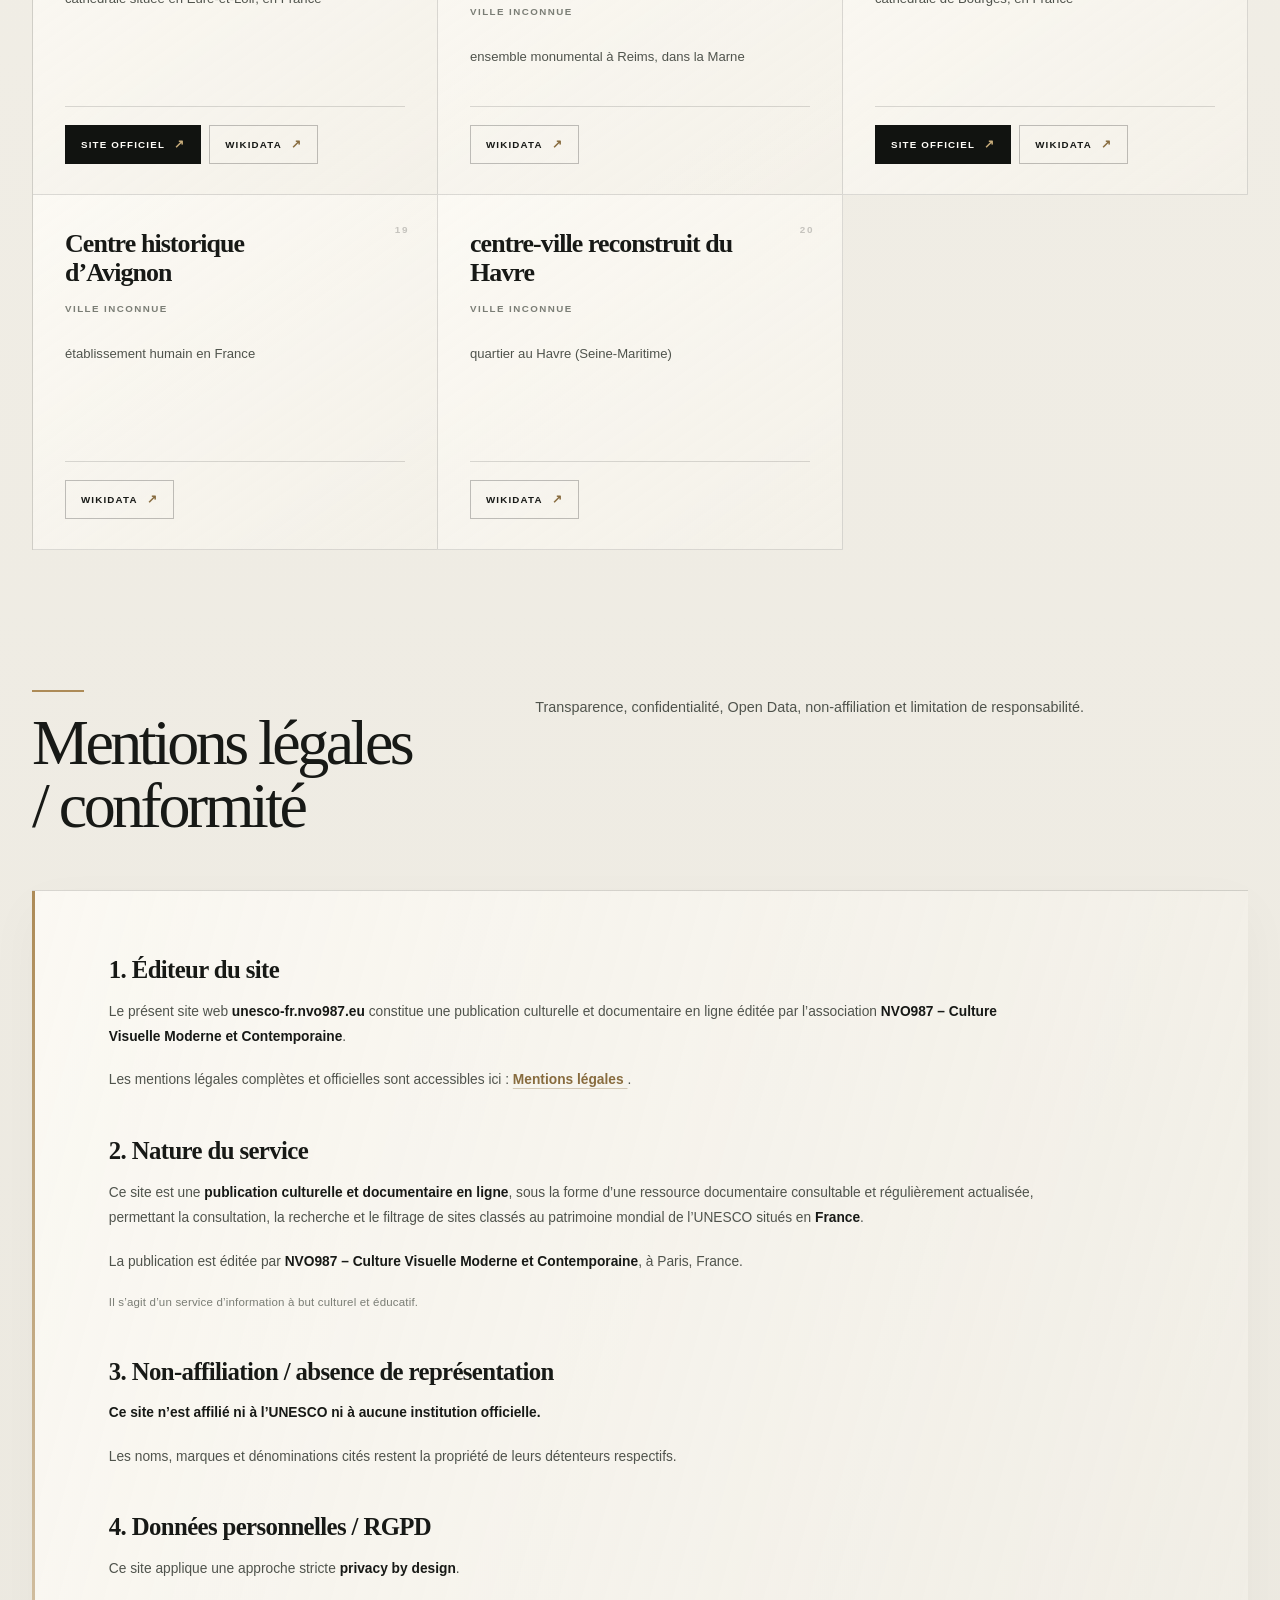
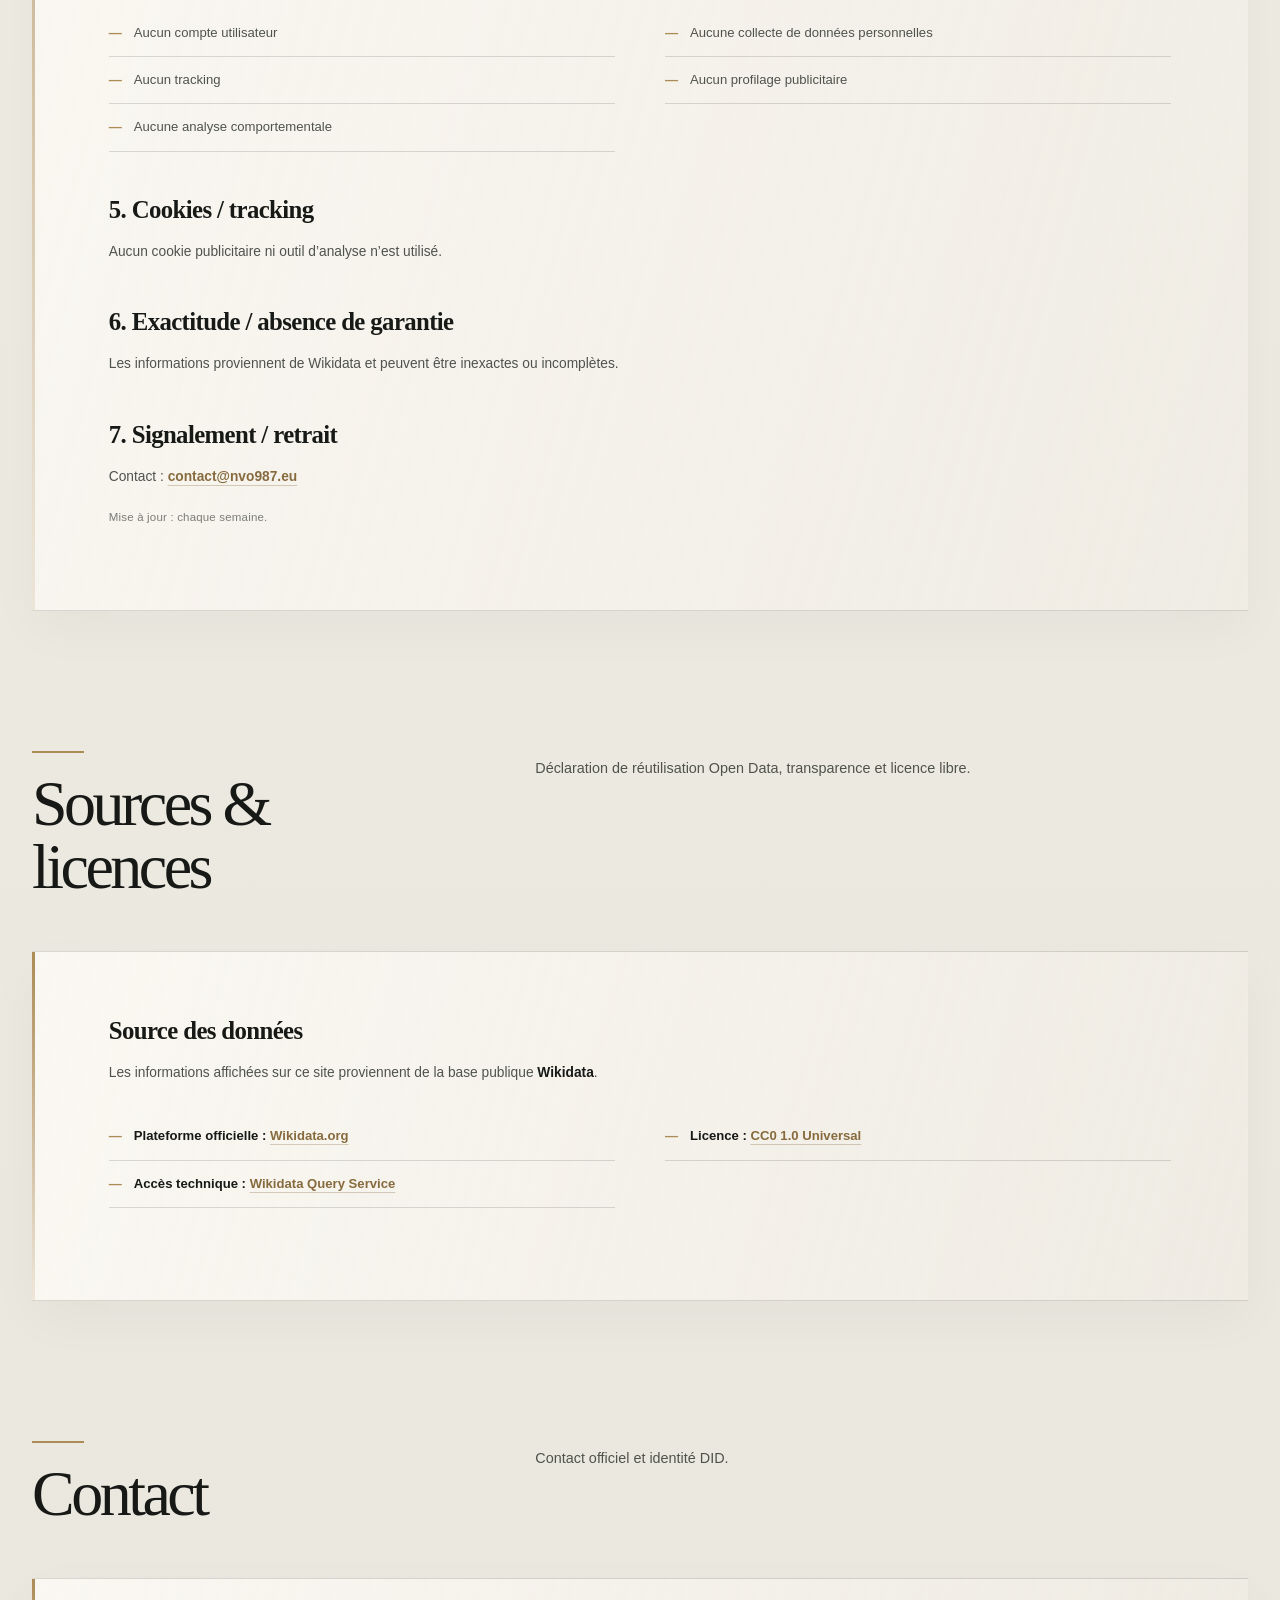
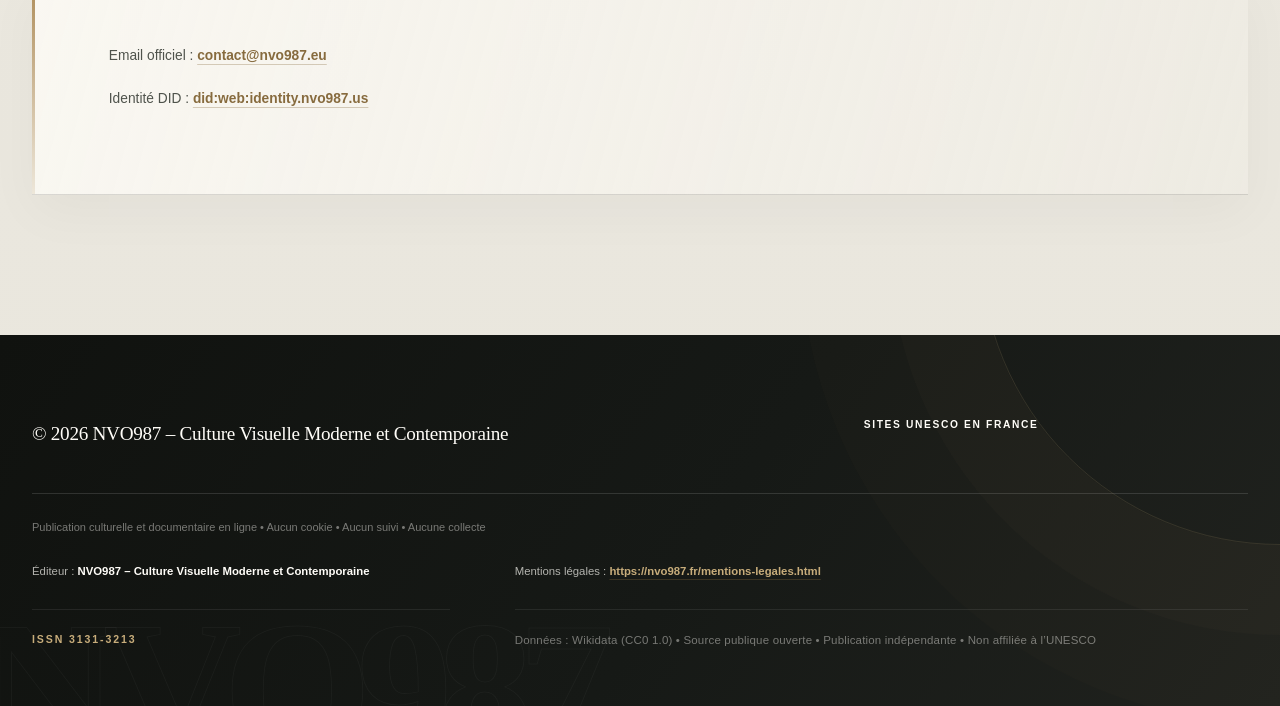
==== commit 00d77dbb: "Add ISSN number to index.html" ====
--- a/index.html
+++ b/index.html
@@ -2098,7 +2098,7 @@
       </p>
 
       <p>
-        ISSN
+        ISSN 3131-3213 
       </p>
 
       <p class="small-note">
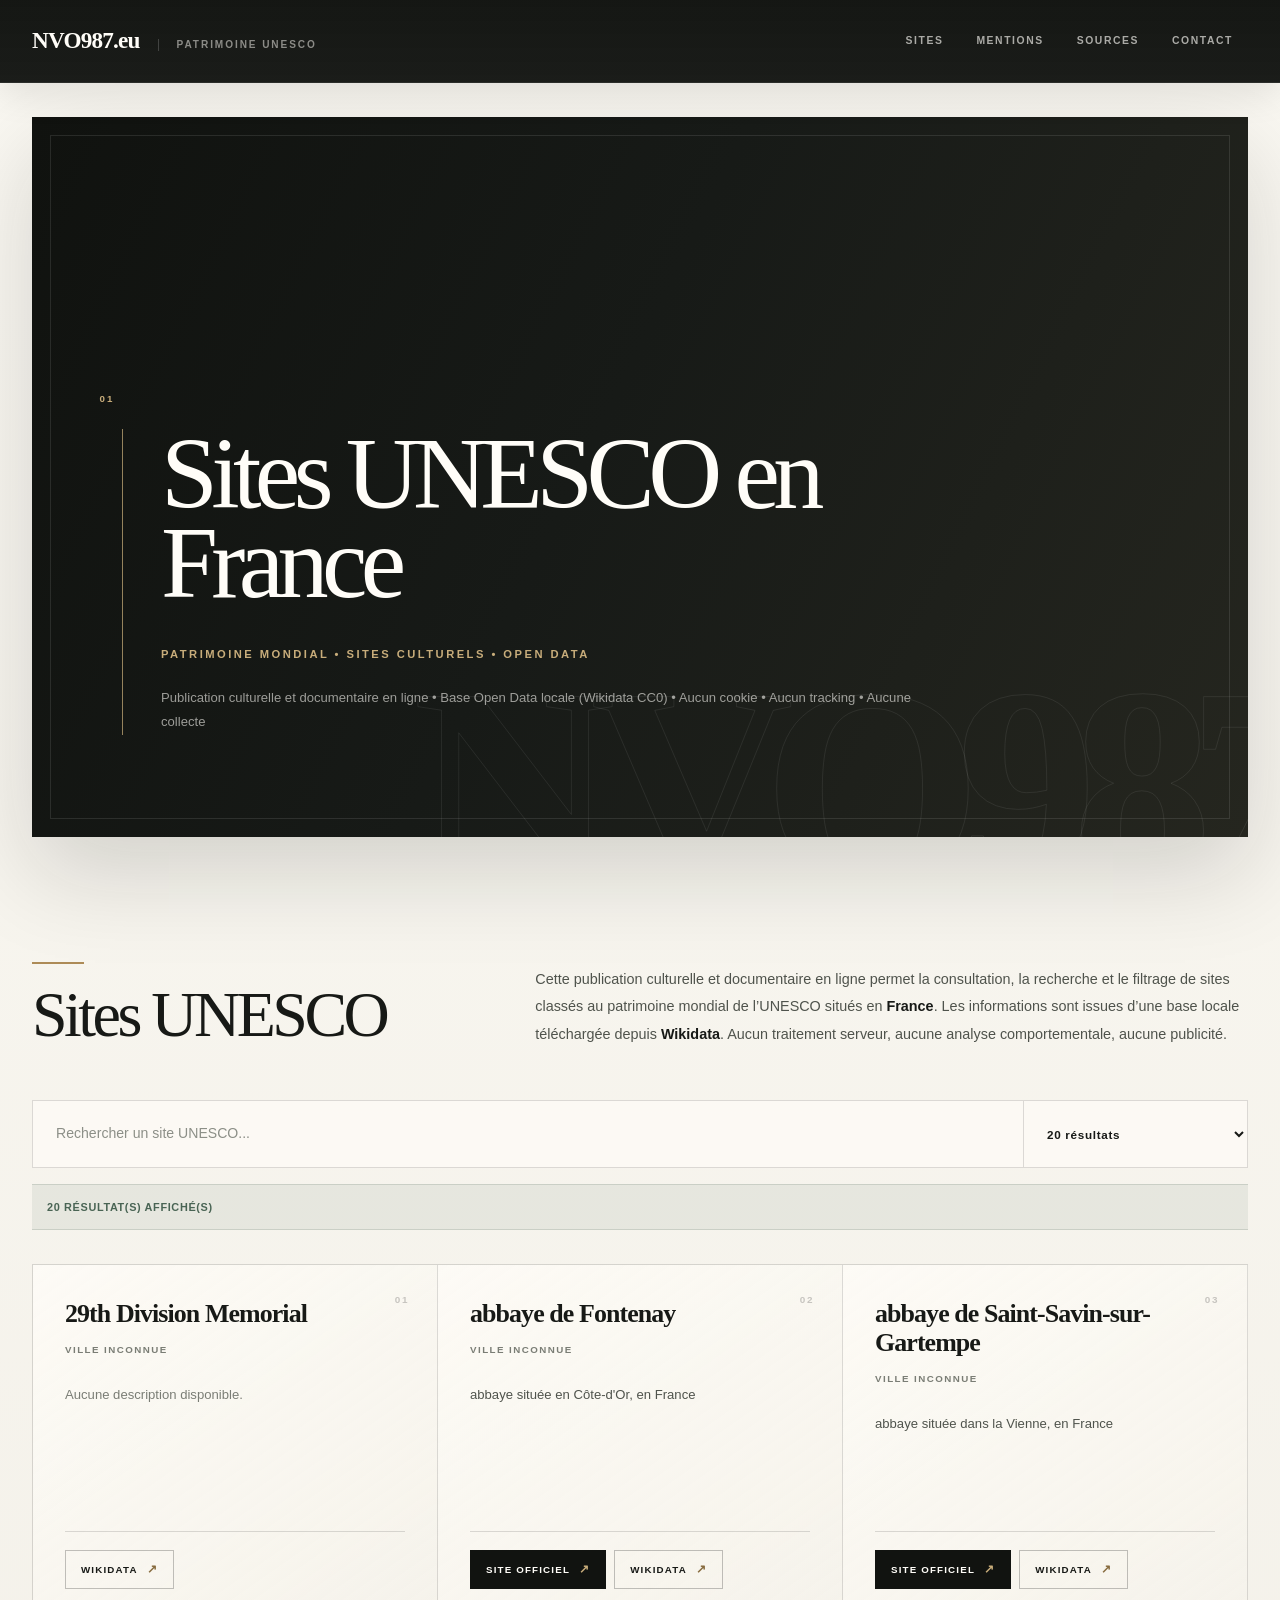
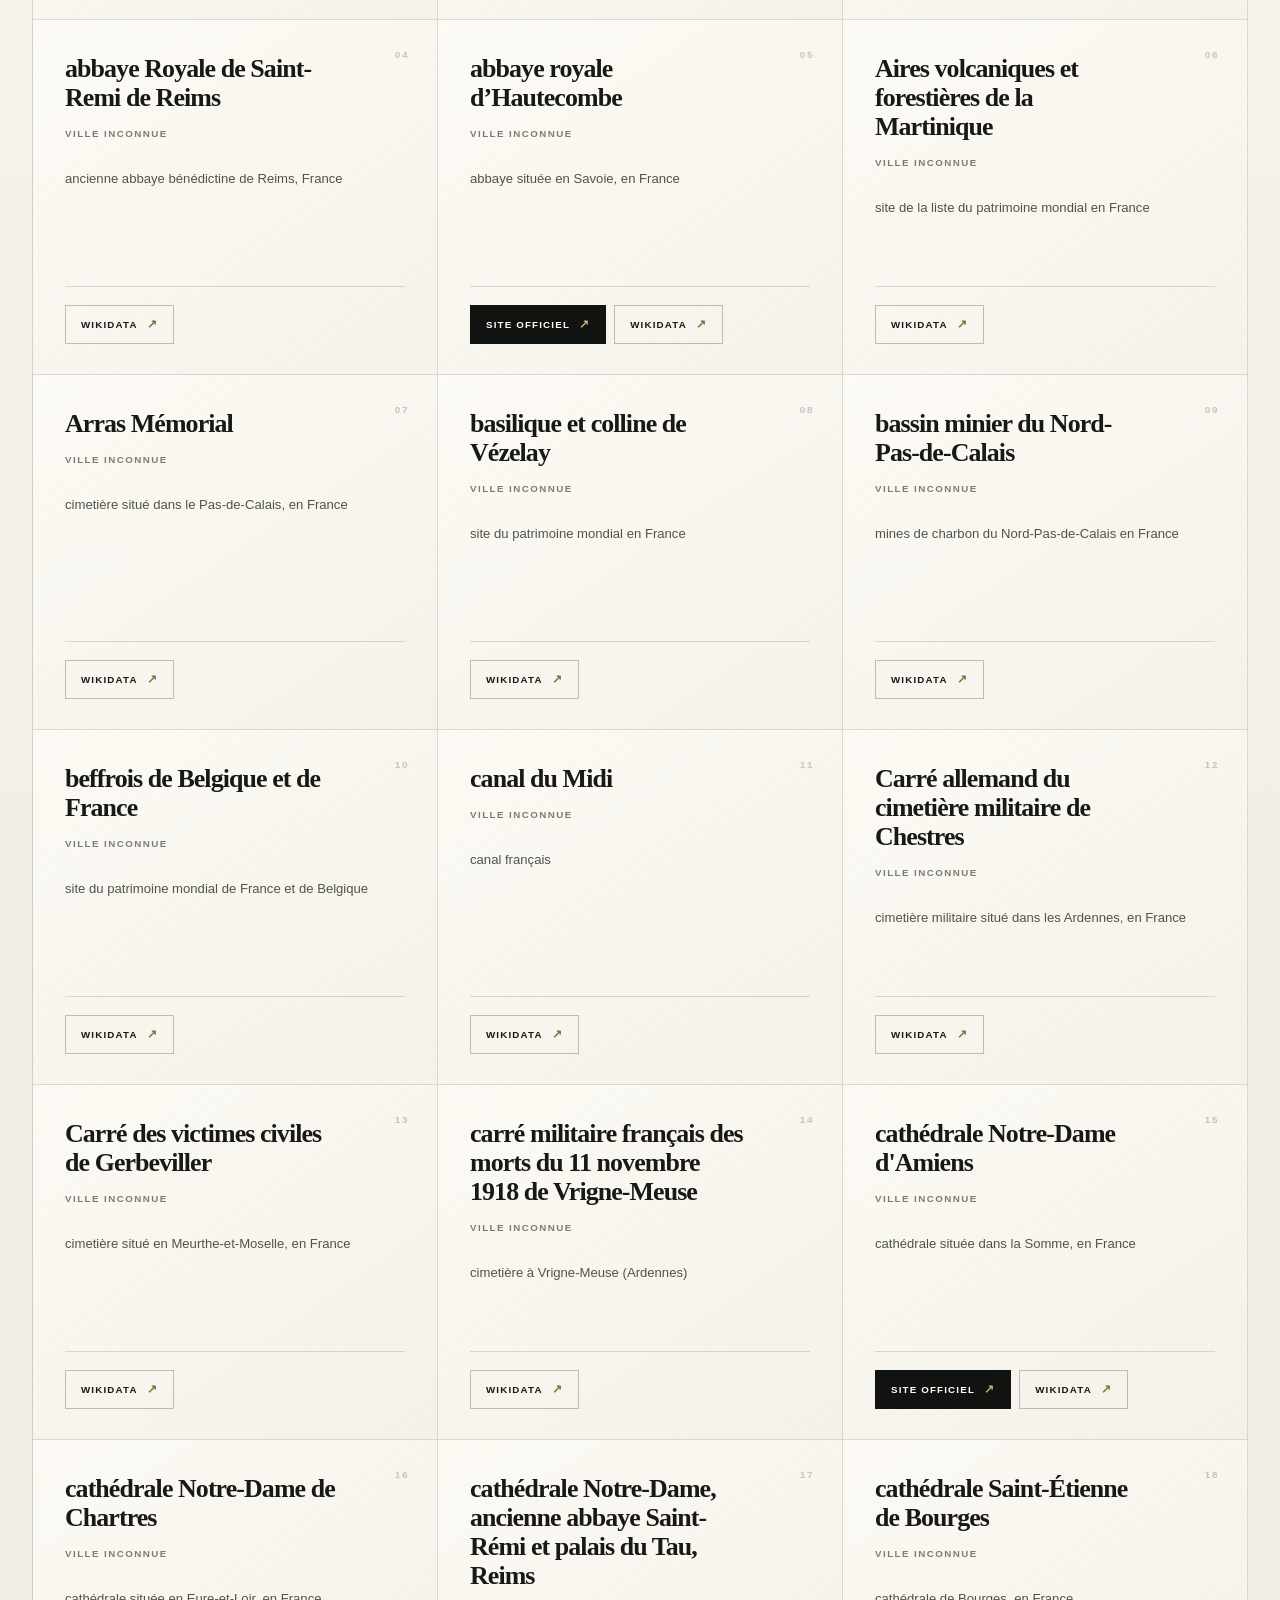
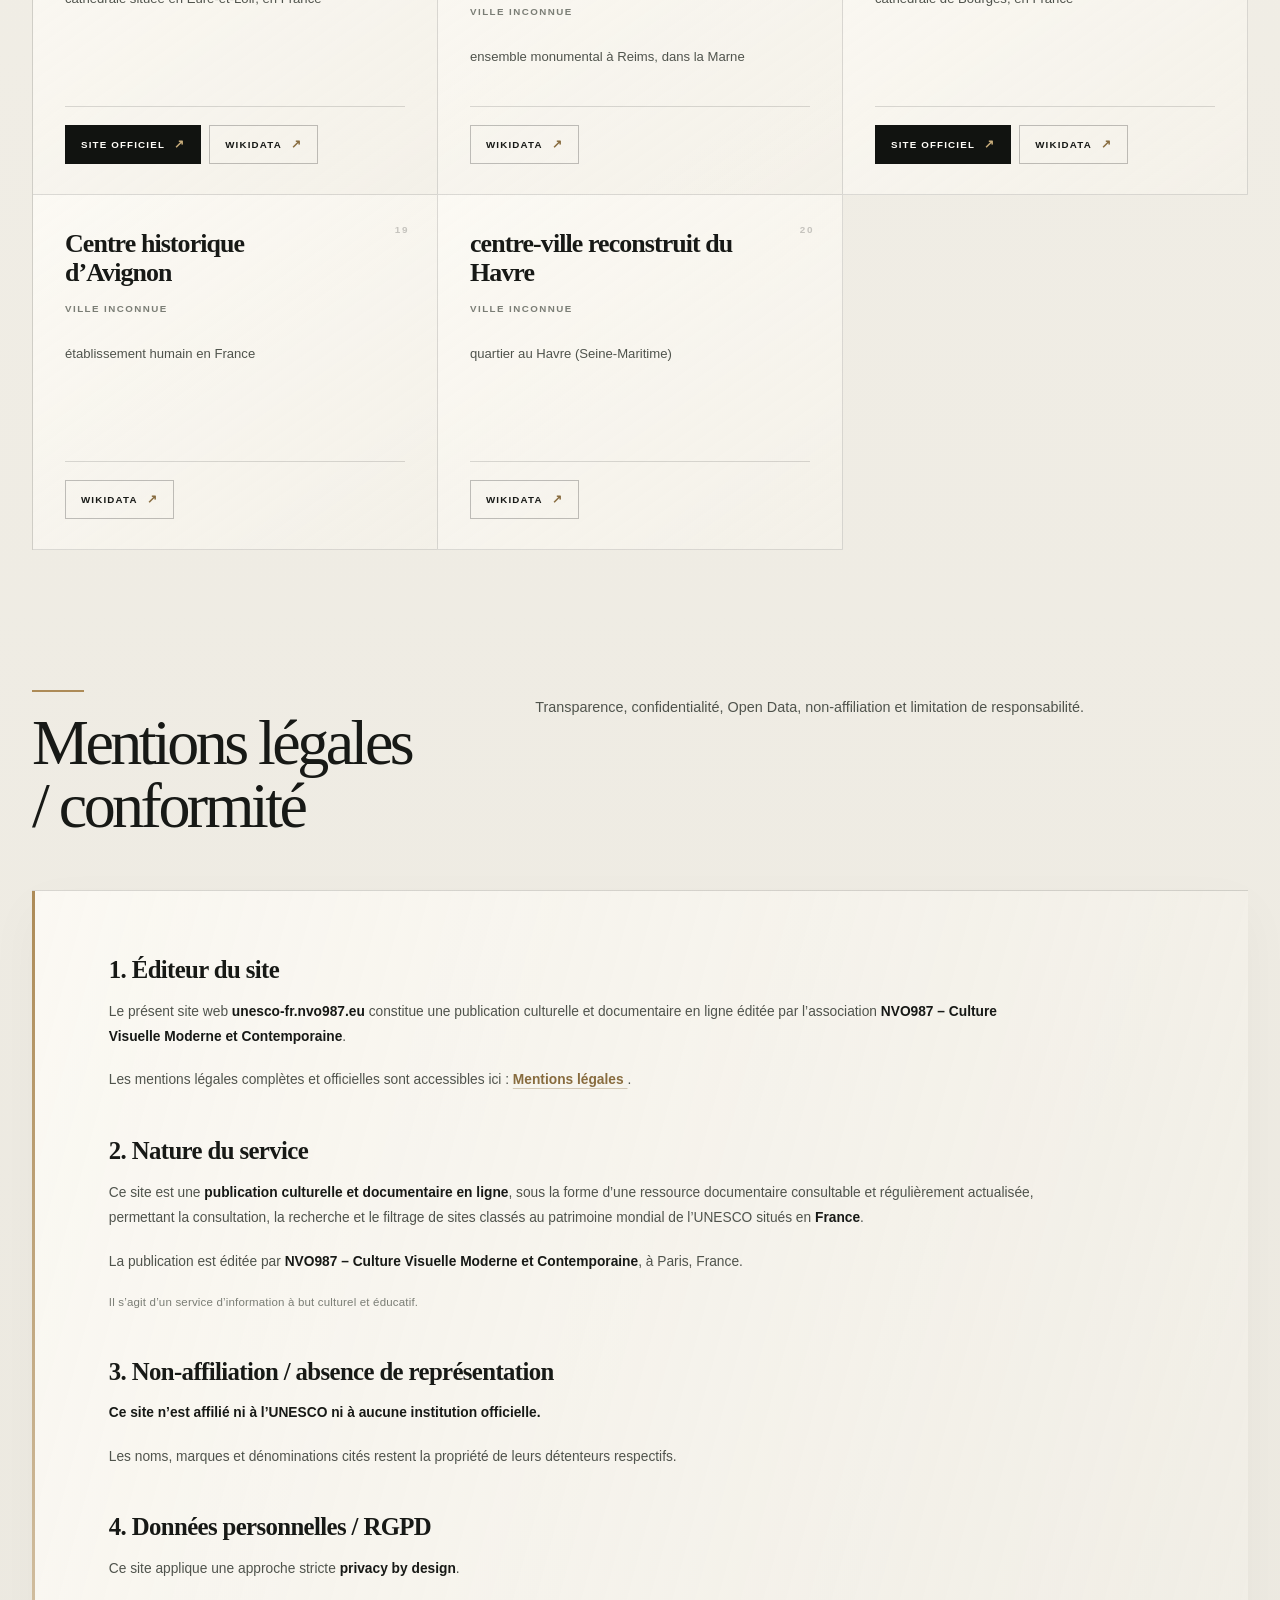
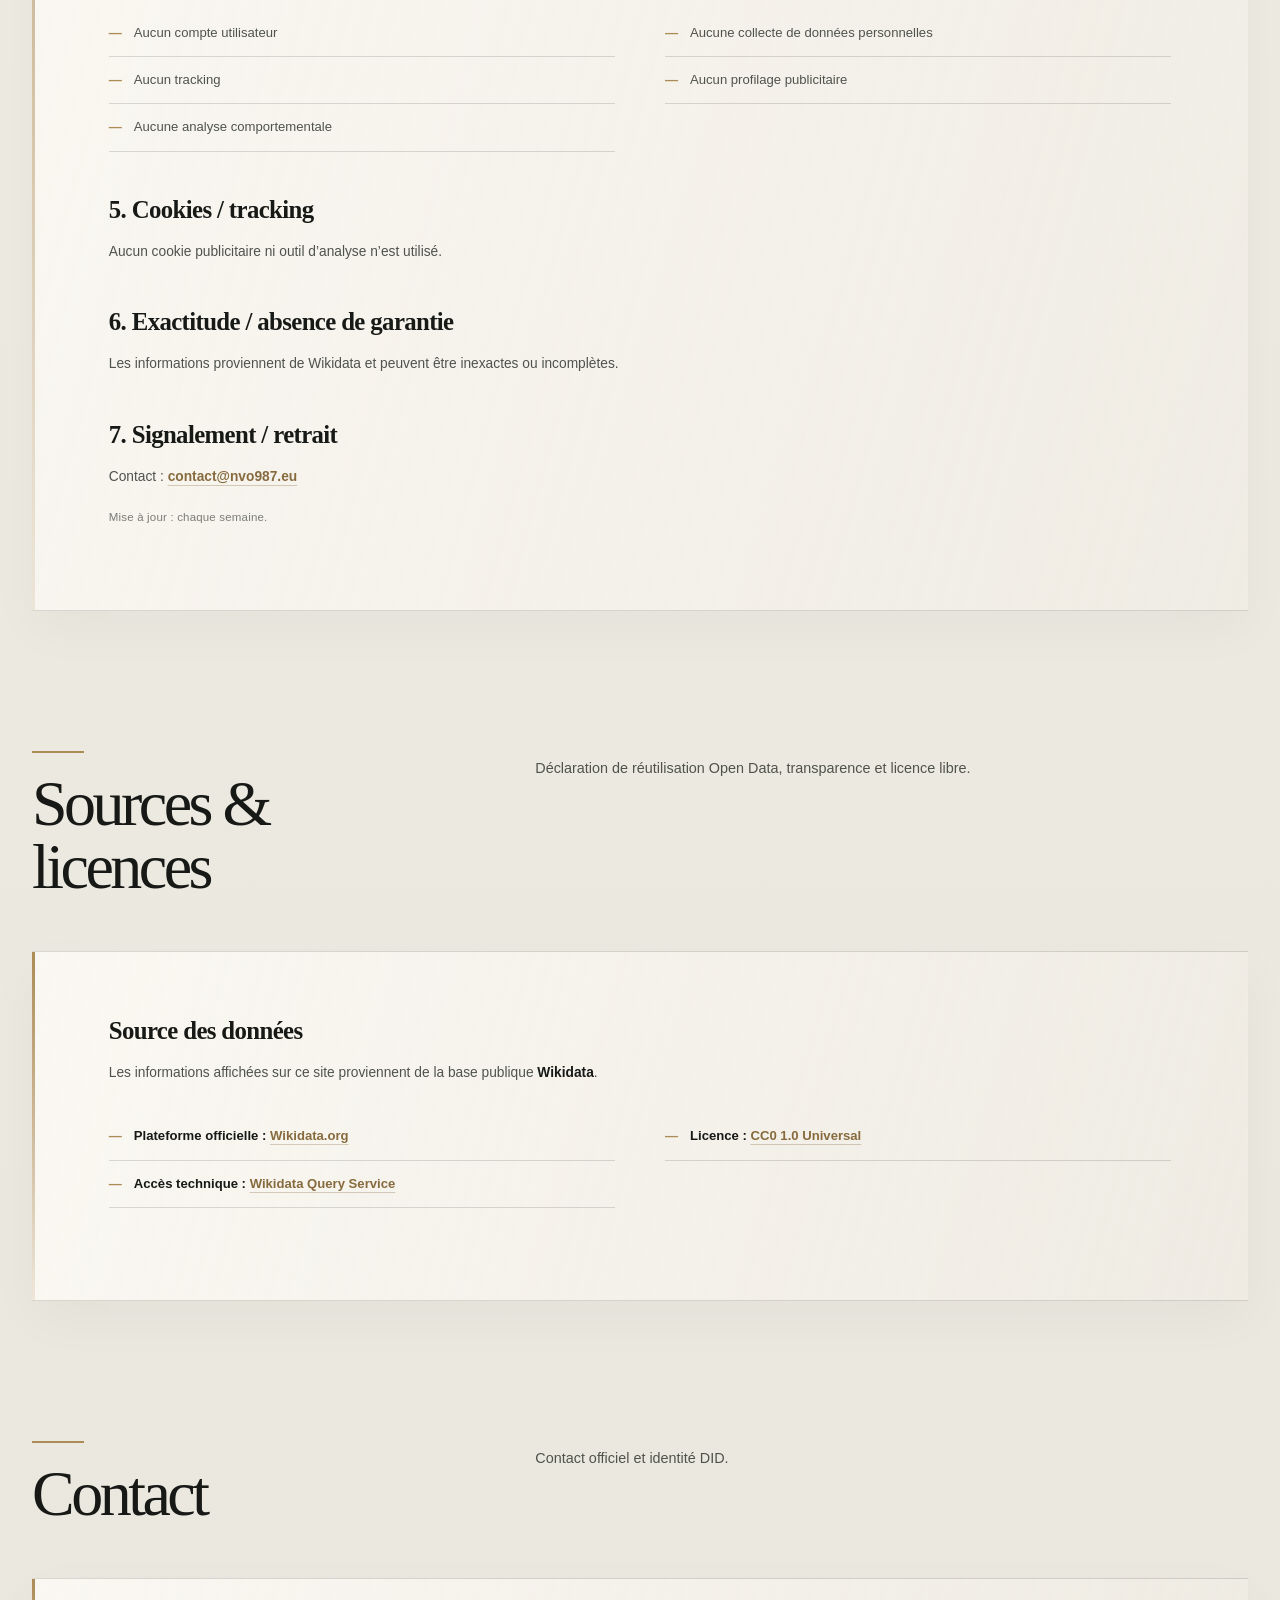
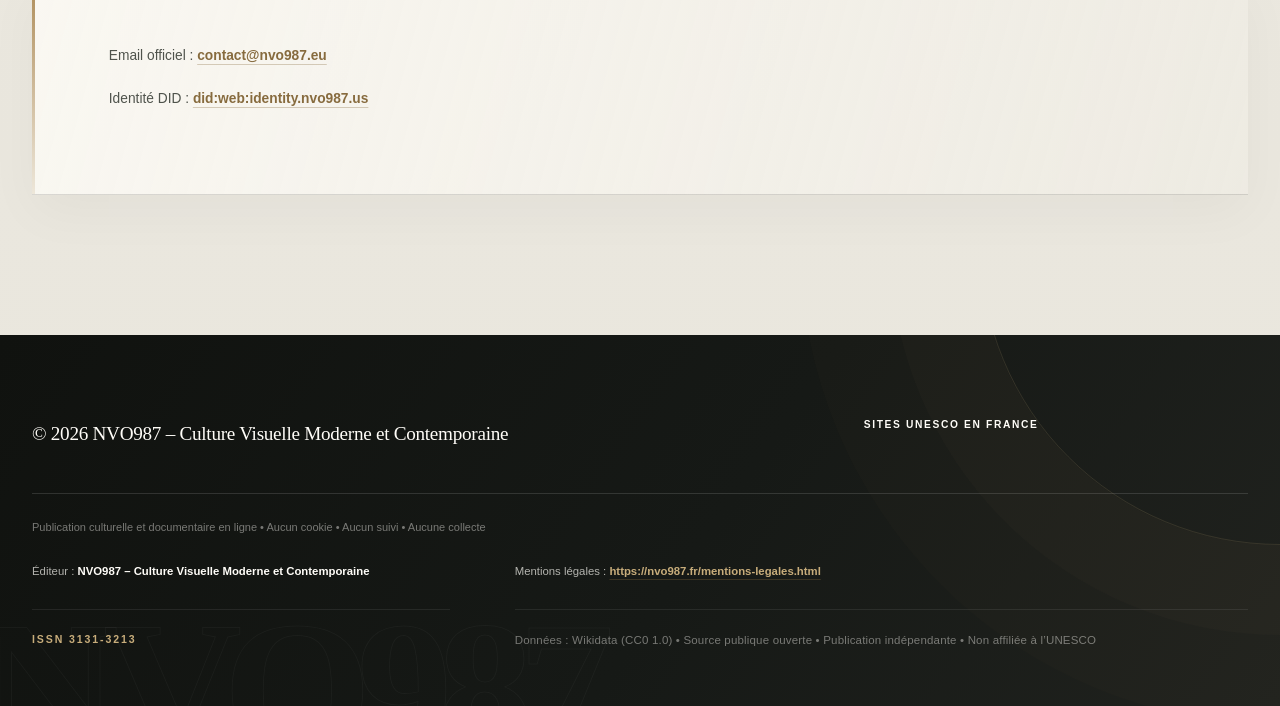
==== commit ea971500: "Remove brand-name after pseudo-element styles Removed the brand-name after pseudo-element styles." ====
--- a/index.html
+++ b/index.html
@@ -233,23 +233,6 @@
       line-height: 1;
 
       white-space: nowrap;
-    }
-
-    .brand-name::after {
-      content: "";
-
-      display: inline-block;
-
-      width: 5px;
-      height: 5px;
-
-      margin-left: 5px;
-
-      background: var(--gold);
-      border-radius: 50%;
-
-      vertical-align: middle;
-      transform: translateY(-1px);
     }
 
     .brand-tag {
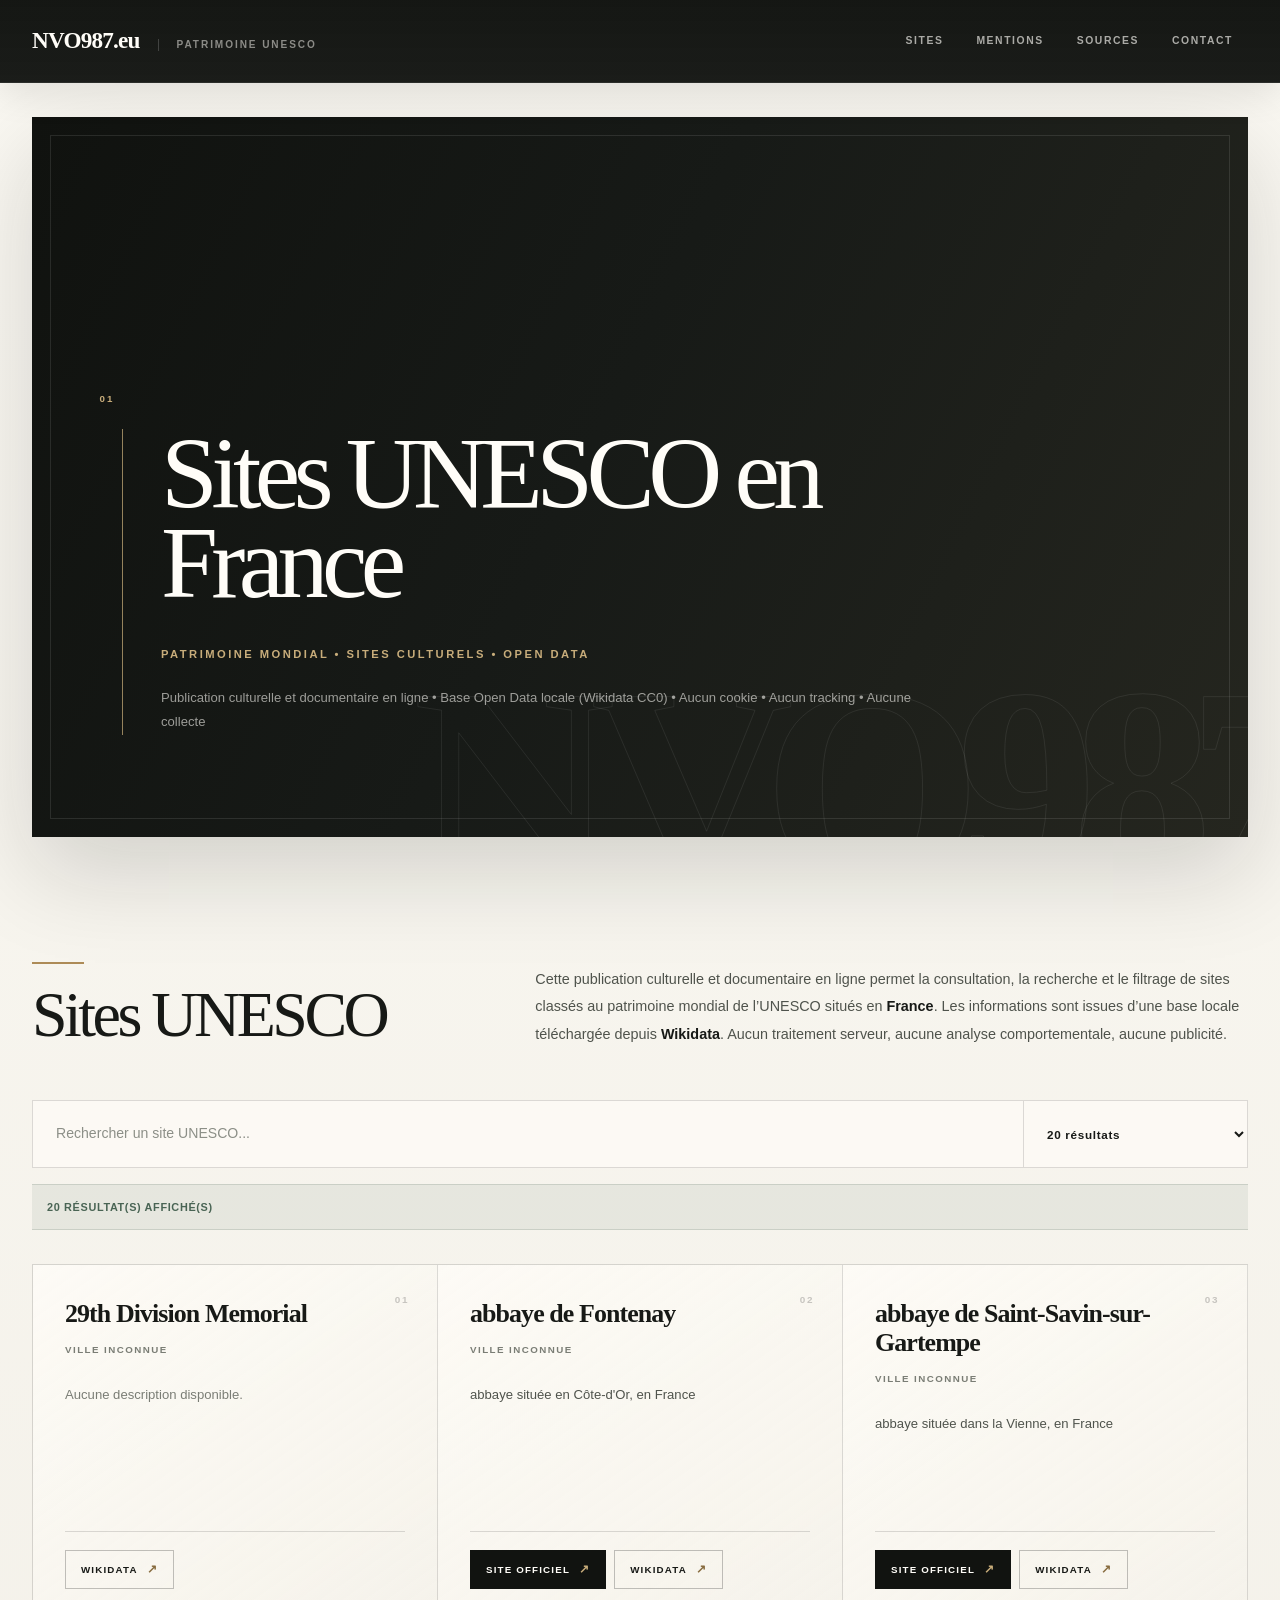
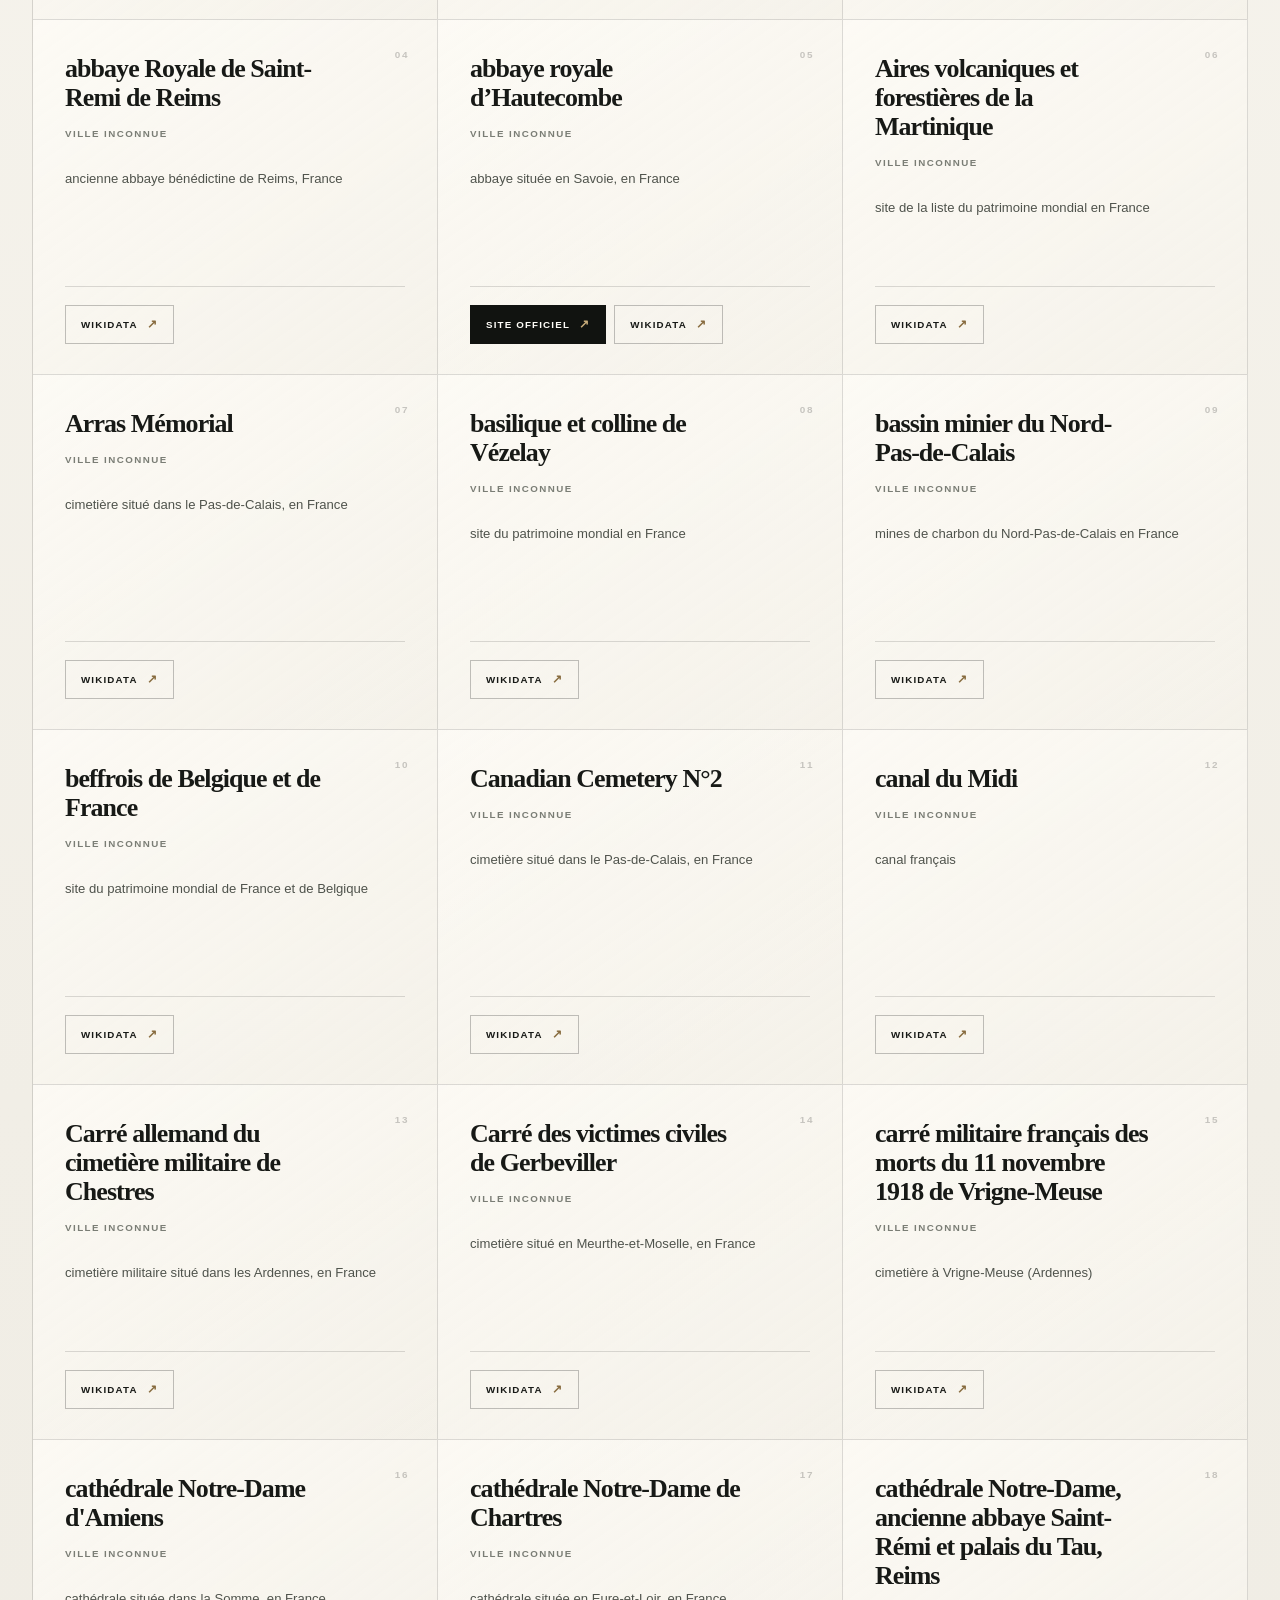
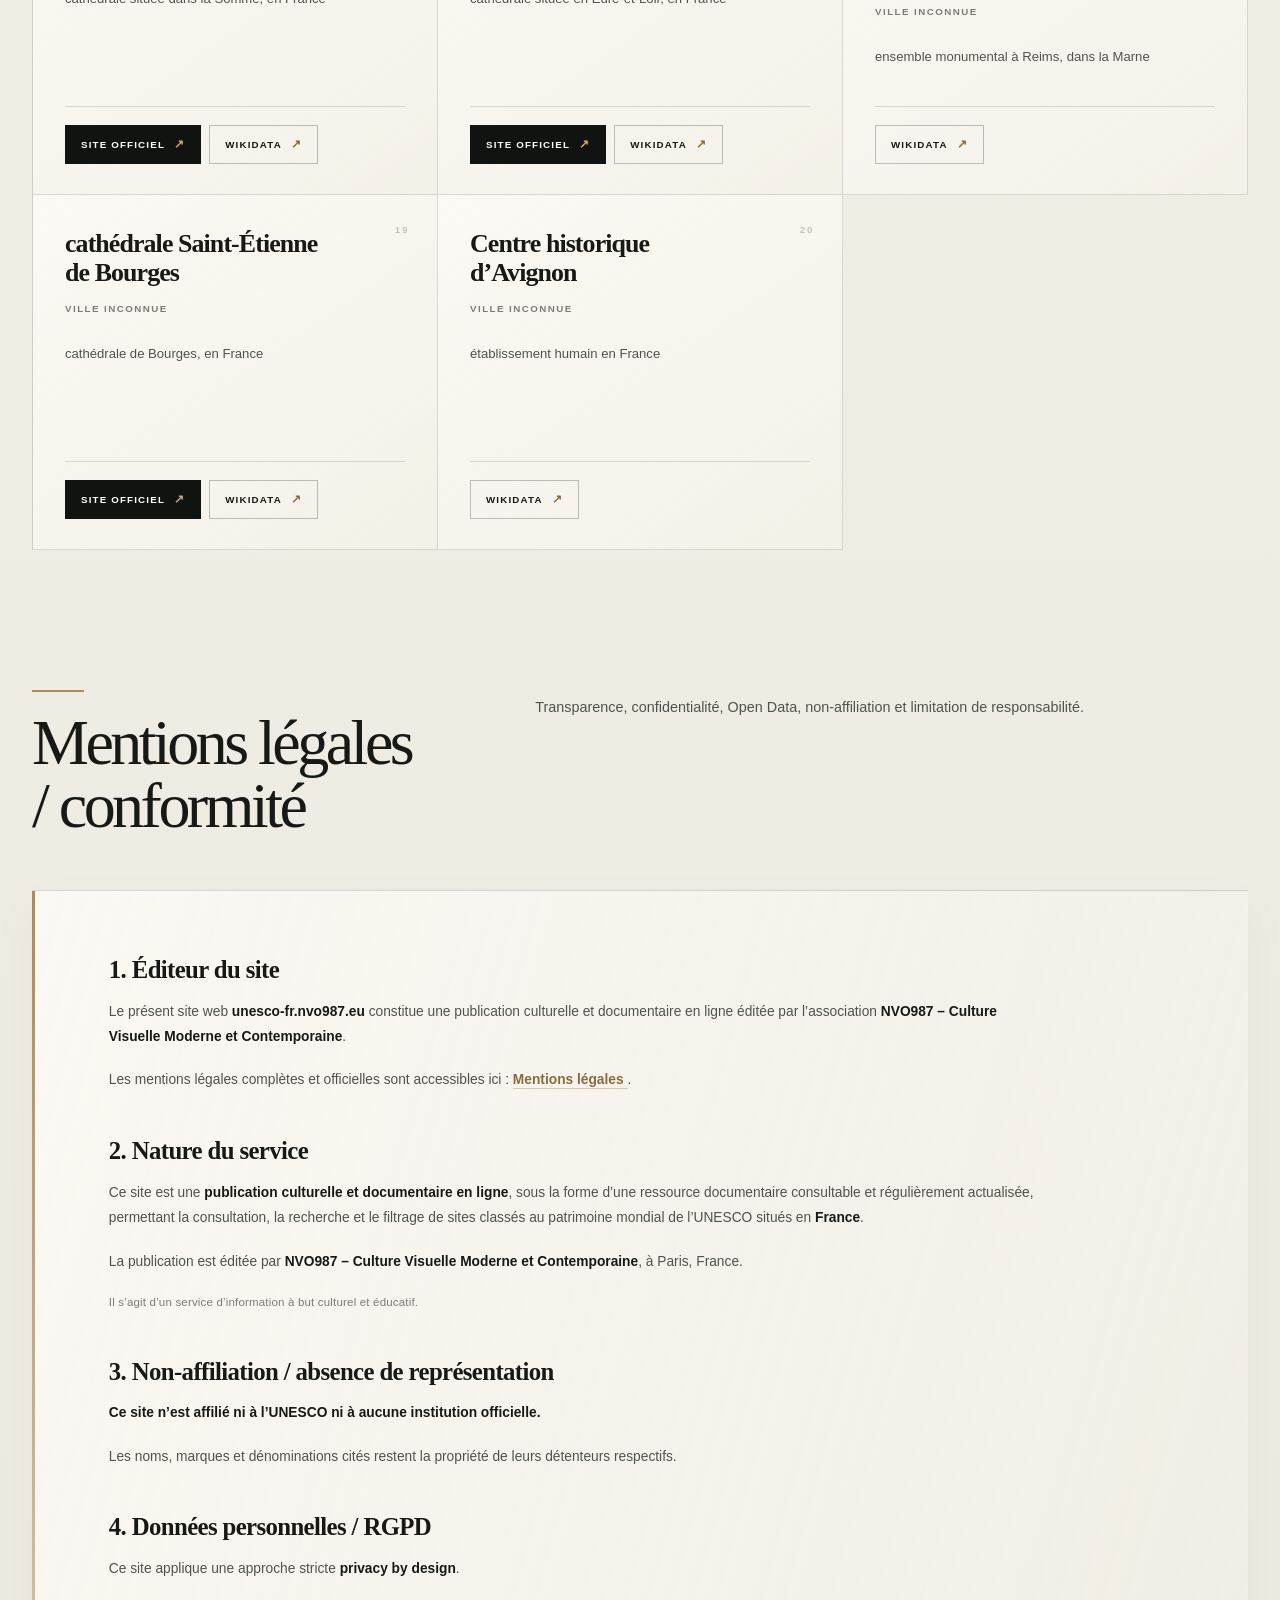
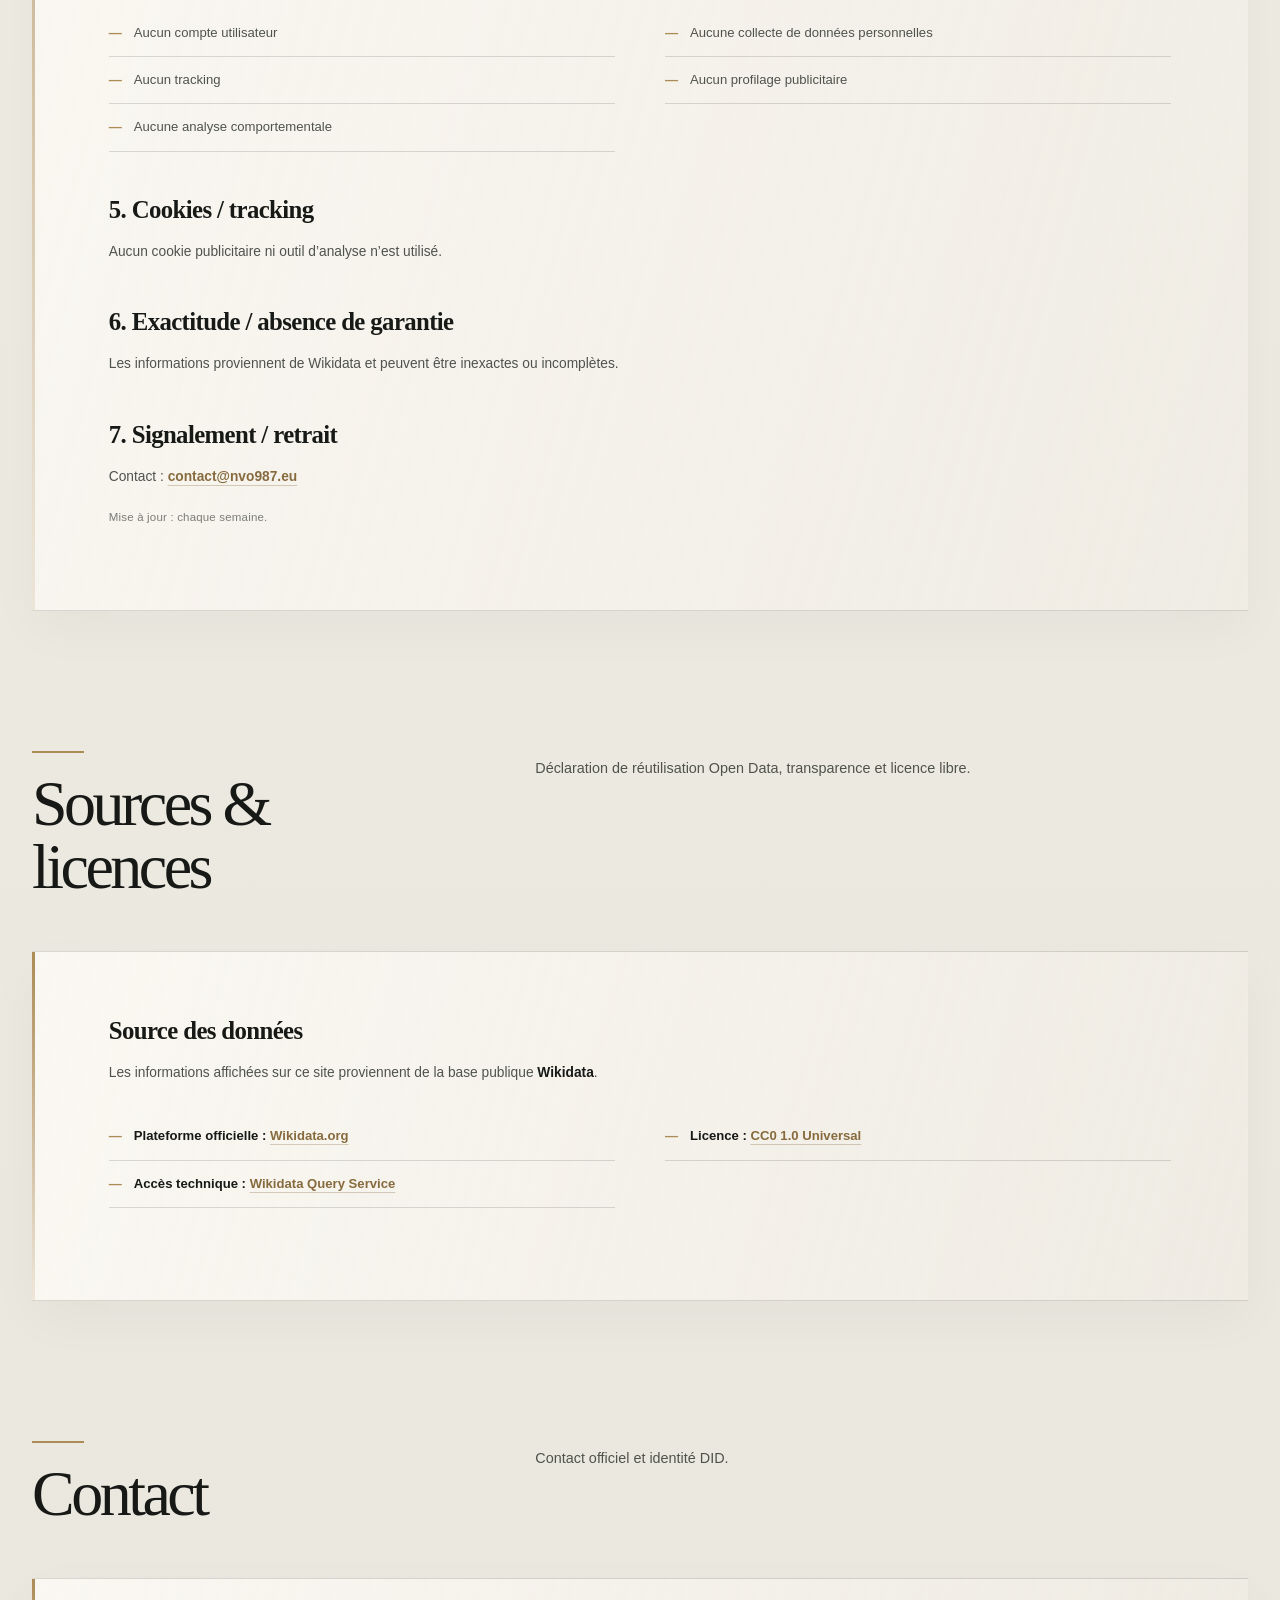
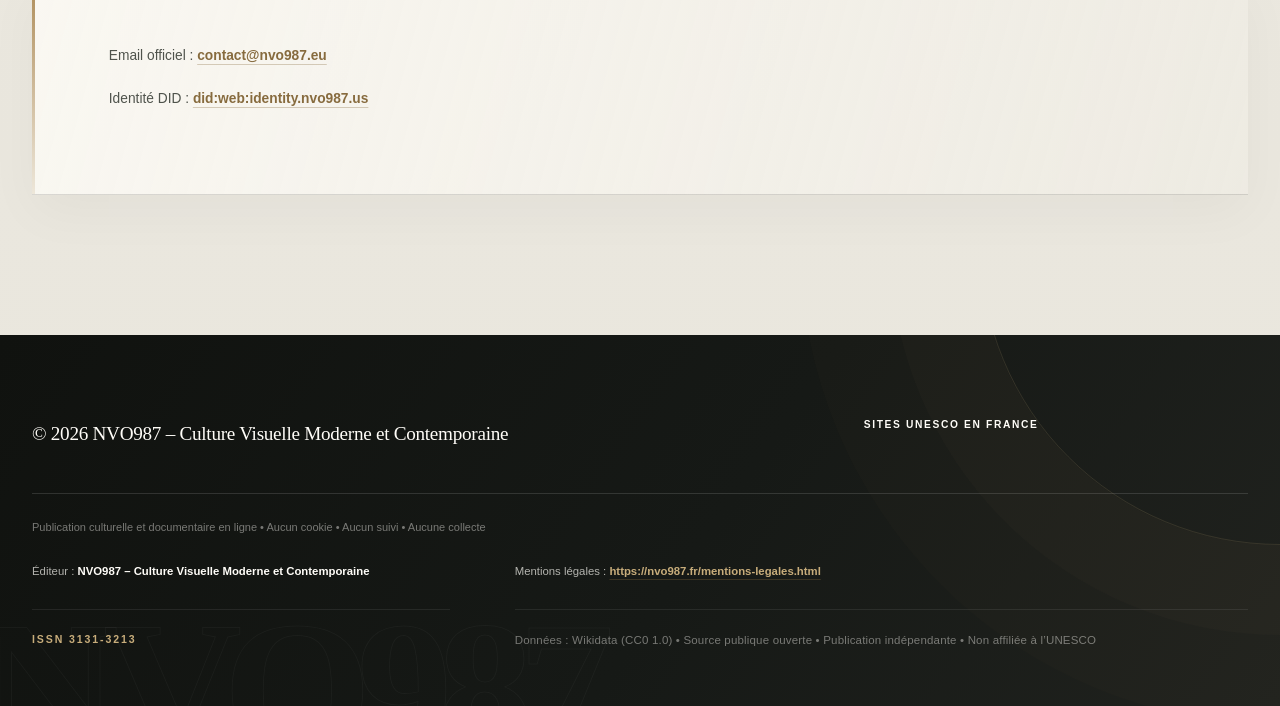
==== commit 5885beb1: "Update JobPosting schema with new details" ====
--- a/index.html
+++ b/index.html
@@ -54,6 +54,895 @@
 
   <!-- CANONICAL -->
   <link rel="canonical" href="https://unesco-fr.nvo987.eu/">
+
+  <script type="application/ld+json">
+{
+  "@context": "https://schema.org",
+  "@graph": [
+    {
+      "@type": "ProfilePage",
+      "@id": "https://nvo987.us/about.html#profilepage",
+      "url": "https://nvo987.us/about.html",
+      "mainEntity": {
+        "@id": "https://nvo987.us/#person"
+      }
+    },
+    {
+      "@type": "Person",
+      "@id": "https://nvo987.us/#person",
+      "name": "Nicholas Van-Orton",
+      "image": "https://nvo987.us/images/nicholas-van-orton.jpg",
+      "jobTitle": "Independent researcher, founder of NVO987 Association",
+      "url": "https://nvo987.us",
+      "sameAs": [
+        "https://nvo987.us",
+        "https://www.nvo987.us",
+        "https://art.nvo987.us",
+        "https://bluesky.nvo987.us",
+        "https://books.nvo987.us/",
+        "https://video.nvo987.us",
+        "https://sha256.nvo987.us",
+        "https://sha3.nvo987.us",
+        "https://person.nvo987.us",
+        "https://rss.nvo987.us",
+        "https://ipfs.nvo987.us",
+        "https://software.nvo987.us",
+        "https://archive.nvo987.us",
+        "https://identity.nvo987.us",
+        "https://sha512.nvo987.us",
+        "https://sha.nvo987.us",
+        "https://orcid.nvo987.us",
+        "https://json.nvo987.us",
+        "https://uuid.nvo987.us",
+        "https://social.media.fr",
+        "https://sha1.nvo987.us",
+        "https://blake.nvo987.us",
+        "https://keccak.nvo987.us",
+        "https://favicon.nvo987.us",
+        "https://qr.nvo987.us", 
+        "https://delaunaycolor.us",
+        "https://culture.org.im", 
+        "https://paris.org.im/", 
+        "https://kellycode.us",
+        "https://identity.ai.in",
+        "https://nexarium.us",
+        "https://delaunaybook.eu", 
+        "https://social-exclusion-of-children.eu", 
+        "https://delaunaybook.us"
+      ],
+      "brand": {
+        "@type": "Brand",
+        "name": "NVO987",
+        "description": "NVO987 is a multidisciplinary artistic and cultural initiative exploring the intersections of visual culture and art history."
+      },
+      "memberOf": {
+        "@id": "https://nvo987.fr/#organization"
+      },
+      "affiliation": [
+        {
+          "@id": "https://nvo987.fr/#organization"
+        },
+        {
+          "@id": "https://delaunaybook.eu/#organization"
+        },
+        {
+       "@id": "https://nexarium.us/#organization"
+        },
+        {
+       "@id": "https://startup-layer.nvo987.us/#organization"
+        },
+        {
+          "@id": "https://books.nvo987.us/#bookstore"
+        }
+      ],
+      "identifier": [
+        {
+          "@type": "PropertyValue",
+          "propertyID": "ORCID",
+          "value": "https://orcid.org/0009-0007-4628-1871"
+        },
+        {
+          "@type": "PropertyValue",
+          "propertyID": "ISNI",
+          "value": "0000000529640885"
+        }
+      ],
+      "subjectOf": [
+        {
+          "@id": "https://doi.org/10.17613/QS22F-VA721"
+        },
+        {
+          "@id": "https://doi.org/10.17613/XT6VK-HJV23"
+        },
+        {
+          "@id": "https://doi.org/10.17605/OSF.IO/TRFKG"
+        },
+        {
+          "@id": "https://doi.org/10.5281/ZENODO.22347668"
+        },
+        {
+        "@id": "https://doi.org/10.17613/gyqwq-x7631"
+        },
+        {
+          "@id": "https://doi.org/10.5281/ZENODO.22204421"
+        },
+        {
+          "@id": "https://doi.org/10.17605/OSF.IO/AVZC9"
+        },
+        {
+        "@id": "https://doi.org/10.17613/b061h-1a275"
+        },
+        {
+          "@id": "https://doi.org/10.5281/ZENODO.22029825"
+        },
+        {
+          "@id": "https://doi.org/10.17605/OSF.IO/WZB5A"
+        },
+        {
+          "@id": "https://doi.org/10.17613/802RD-BJR69"
+        },
+        {
+          "@id": "https://doi.org/10.17613/Q8WEV-1CV44"
+        },
+        {
+          "@id": "https://doi.org/10.17613/zarwd-m2r73"
+        },
+        {
+          "@id": "https://doi.org/10.17613/y22fc-g0f98"
+        },
+        {
+          "@id": "https://doi.org/10.17605/OSF.IO/9JVPd"
+        },
+        {
+          "@id": "https://doi.org/10.17605/OSF.IO/CDEKP"
+        },
+        {
+          "@id": "https://doi.org/10.2139/ssrn.6131506"
+        }
+      ]
+    },
+    {
+      "@type": "Organization",
+      "@id": "https://nvo987.fr/#organization",
+      "name": "NVO987 – Culture Visuelle Moderne et Contemporaine",
+      "alternateName": [
+        "NVO987 Association",
+        "NVO987 – Culture Visuelle Moderne et Contemporaine"
+      ],
+      "url": "https://nvo987.fr",
+      "image": {
+        "@id": "https://nvo987.fr/images/logo.jpg#image"
+      },
+      "description": "NVO987 – Modern and Contemporary Visual Culture is a cultural and research association founded in France by Nicholas Van-Orton. It is dedicated to the study of modern and contemporary visual culture, artistic practices, cultural studies, and the relationships between creation, research, and society.\n\nThe association develops interdisciplinary research at the intersection of art history, cultural studies, the sciences of perception, the analysis of visual media, and contemporary digital technologies. Particular attention is paid to color, visual perception, image generation systems, and the interactions between contemporary art and artificial intelligence.\n\nIts activities include research, documentation, archiving, data structuring, publication, and the dissemination of knowledge through conferences, professional meetings, workshops, exhibitions, screenings, residencies, educational programs, and other forms of cultural mediation.\n\nThe association promotes collaborations between artists, researchers, cultural institutions, educational actors, and audiences interested in contemporary transformations of the image, media, and digital culture.",
+      "email": "contact@nvo987.fr",
+      "telephone": "+36702674440",
+      "contactPoint": {
+        "@type": "ContactPoint",
+        "email": "contact@nvo987.fr",
+        "telephone": "+36702674440"
+      },
+      "identifier": [
+        {
+          "@type": "PropertyValue",
+          "propertyID": "ISNI",
+          "value": "0000000530813464"
+        },
+        {
+          "@type": "PropertyValue",
+          "propertyID": "SIREN",
+          "value": "102148160"
+        },
+        {
+          "@type": "PropertyValue",
+          "propertyID": "SIRET",
+          "value": "10214816000017"
+        },
+        {
+          "@type": "PropertyValue",
+          "propertyID": "ISSN",
+          "value": "3131-3744"
+        },
+        {
+          "@type": "PropertyValue",
+          "propertyID": "ISSN",
+          "value": "3131-3272"
+        },
+        {
+          "@type": "PropertyValue",
+          "propertyID": "ISSN",
+          "value": "3131-3213"
+        }
+      ],
+      "sameAs": [
+        "https://nvo987.substack.com/",
+        "https://musees.nvo987.eu/",
+        "https://nvo987.eu/",
+        "https://civilisation-layer.nvo987.fr/",
+        "https://institution-layer.nvo987.fr/",
+        "https://litterature-fr.nvo987.eu/",
+        "https://peintres-fr.nvo987.eu/", 
+        "https://unesco-fr.nvo987.eu/",
+        "https://mcp.nvo987.fr/",
+        "https://benevoles.nvo987.fr/", 
+        "https://images.nvo987.fr/",
+        "https://valoriax.nvo987.fr/", 
+        "https://nexarium.nvo987.fr/",
+        "https://education.nvo987.fr/", 
+        "https://droitsdelenfant.nvo987.fr/",
+        "https://recherche.nvo987.fr/", 
+        "https://cir.nvo987.fr/",
+        "https://benevoles.nvo987.fr/", 
+        "https://archives.nvo987.fr/", 
+        "https://nvo987.ai.in/", 
+        "https://did.ai.in/", 
+        "https://identity.ai.in/",
+        "https://web3.internet.in/",
+        "https://nvo987.in/",
+        "https://childcolor.eu/",
+        "https://startup.com.im/",
+        "https://paris.org.in/",
+        "https://www.openstreetmap.org/node/1409757849"
+      ],
+      "foundingDate": "2026",
+      "address": {
+        "@type": "PostalAddress",
+        "streetAddress": "44 Rue Pasquier",
+        "postalCode": "75008",
+        "addressLocality": "Paris",
+        "addressCountry": "FR"
+      },
+      "location": {
+        "@type": "Place",
+        "geo": {
+          "@type": "GeoCoordinates",
+          "latitude": 48.8748353,
+          "longitude": 2.3240104
+        }
+      },
+      "founder": {
+        "@id": "https://nvo987.us/#person"
+      }
+    },
+    {
+  "@type": "Organization",
+  "@id": "https://delaunaybook.eu/#organization",
+  "name": "Delaunay Book – Independent Publisher",
+  "alternateName": [
+    "Delaunay Book",
+    "Independent Publisher"
+  ],
+  "url": "https://delaunaybook.eu/",
+  "image": {
+    "@id": "https://delaunaybook.eu/images/independent.jpg#image"
+  },
+  "logo": {
+    "@id": "https://delaunaybook.eu/images/logo.jpg#image"
+  },
+  "description": "Independent publishing initiative associated with Nicholas Van-Orton, focused on research-based books, scholarly publications, art history, visual culture, and interdisciplinary cultural research.",
+  "email": "contact@delaunaybook.eu",
+  "telephone": "+36702674440",
+  "contactPoint": {
+    "@type": "ContactPoint",
+    "email": "contact@delaunaybook.eu",
+    "telephone": "+36702674440"
+  },
+  "foundingDate": "2026",
+  "founder": {
+    "@id": "https://nvo987.us/#person"
+  },
+  "member": {
+    "@id": "https://nvo987.us/#person"
+  }
+},
+  {
+  "@type": "Organization",
+  "@id": "https://nexarium.us/#organization",
+  "name": "NEXARIUM – Open Decentralized Web Infrastructure",
+  "alternateName": "NEXARIUM",
+  "url": "https://nexarium.us",
+  "image": "https://www.nexarium.us/images/nexarium.jpg",
+  "logo": "https://www.nexarium.us/images/nexarium.jpg",
+  "description": "NEXARIUM is an open and decentralized web infrastructure for the structured management and long-term preservation of knowledge, scientific and cultural content, and digital heritage. Its infrastructure is built on digital identity, semantic knowledge systems, decentralized publishing, interoperability, and digital preservation. Its goal is to provide a durable, interconnected, and open digital environment in which information remains accessible and interpretable over the long term.",
+  "email": "contact@nexarium.us",
+  "telephone": "+36702674440",
+  "contactPoint": {
+    "@type": "ContactPoint",
+    "email": "contact@nexarium.us",
+    "telephone": "+36702674440"
+  },
+  "foundingDate": "2026",
+  "founder": {
+    "@id": "https://nvo987.us/#person"
+  },
+  "member": {
+    "@id": "https://nvo987.us/#person"
+  }
+},
+{
+  "@type": "JobPosting",
+  "title": "Pédagogue bénévole",
+  "description": "Nous recherchons un pédagogue bénévole à Paris. La personne recherchée doit posséder une formation dans le domaine de la pédagogie, un diplôme de niveau bachelor en pédagogie, une expérience professionnelle d’au moins 24 mois auprès d’enfants et d’excellentes compétences en communication. Il s’agit d’une activité bénévole non rémunérée. La rémunération est de 0 EUR.",
+  "datePosted": "2026-11-01",
+  "validThrough": "2029-09-16T23:59:59+02:00",
+  "employmentType": "VOLUNTEER",
+  "hiringOrganization": {
+  "@id": "https://nexarium.us/#organization"
+ },
+  "jobLocation": {
+    "@type": "Place",
+    "address": {
+      "@type": "PostalAddress",
+      "addressLocality": "Paris",
+      "addressCountry": "FR"
+    }
+  },
+  "baseSalary": {
+    "@type": "MonetaryAmount",
+    "currency": "EUR",
+    "value": {
+      "@type": "QuantitativeValue",
+      "value": 0,
+      "unitText": "YEAR"
+    }
+  },
+  "educationRequirements": {
+    "@type": "EducationalOccupationalCredential",
+    "credentialCategory": "bachelor degree"
+  },
+  "experienceRequirements": {
+    "@type": "OccupationalExperienceRequirements",
+    "monthsOfExperience": 24
+  },
+  "skills": "Excellentes compétences en communication.",
+  "url": "https://nexarium.us/"
+}, 
+{
+      "@type": "BookStore",
+      "@id": "https://books.nvo987.us/#bookstore",
+      "name": "NVO987 - Bookstore",
+      "url": "https://books.nvo987.us/",
+      "description": "NVO987 Bookstore — a book platform presenting books and publications emerging from research, documentation, and cultural memory.",
+      "telephone": "+36702674440",
+      "image": {
+        "@id": "https://books.nvo987.us/images/bookstore.jpg#image"
+      },
+      "priceRange": "€",
+      "founder": {
+        "@id": "https://nvo987.us/#person"
+      },
+      "owner": {
+        "@id": "https://nvo987.us/#person"
+      }
+    },
+    {
+  "@type": "Organization",
+  "@id": "https://startup-layer.nvo987.us/#organization",
+  "name": "Nexarium Verify Mail - Startup ",
+  "url": "https://startup-layer.nvo987.us",
+  "description": "Nexarium Verify Mail — Email checking and validation software solution and service.",
+  "telephone": "+36702674440",
+  "logo": {
+    "@type": "ImageObject",
+    "@id": "https://startup-layer.nvo987.us/images/logo.jpg#image",
+    "url": "https://startup-layer.nvo987.us/images/logo.jpg",
+    "contentUrl": "https://startup-layer.nvo987.us/images/logo.jpg"
+  },
+  "image": {
+    "@id": "https://startup-layer.nvo987.us/images/logo.jpg#image"
+  },
+  "founder": {
+    "@id": "https://nvo987.us/#person"
+  },
+  "owner": {
+    "@id": "https://nvo987.us/#person"
+  }
+},
+{
+  "@type": "ImageObject",
+  "@id": "https://startup-layer.nvo987.us/images/logo.jpg#image",
+  "contentUrl": "https://startup-layer.nvo987.us/images/logo.jpg",
+  "url": "https://startup-layer.nvo987.us/images/logo.jpg",
+  "license": "https://nvo987.us/mentions-legales.html",
+  "acquireLicensePage": "https://nvo987.us/legal-information.html",
+  "creditText": "Nexarium Verify Mail",
+  "copyrightNotice": "Nexarium Verify Mail",
+  "creator": {
+    "@id": "https://startup-layer.nvo987.us/#organization"
+  }
+},
+{
+      "@type": "ImageObject",
+      "@id": "https://nvo987.fr/images/logo.jpg#image",
+      "contentUrl": "https://nvo987.fr/images/logo.jpg",
+      "url": "https://nvo987.fr/images/logo.jpg",
+      "license": "https://nvo987.fr/mentions-legales.html",
+      "acquireLicensePage": "https://nvo987.fr/mentions-legales.html",
+      "creditText": "NVO987 – Culture Visuelle Moderne et Contemporaine",
+      "creator": {
+        "@id": "https://nvo987.fr/#organization"
+      },
+      "copyrightNotice": "NVO987 – Culture Visuelle Moderne et Contemporaine"
+    },
+    {
+  "@type": "ImageObject",
+  "@id": "https://www.nexarium.us/images/nexarium.jpg#image",
+  "contentUrl": "https://www.nexarium.us/images/nexarium.jpg",
+  "url": "https://www.nexarium.us/images/nexarium.jpg",
+  "license": "https://nvo987.fr/mentions-legales.html",
+  "acquireLicensePage": "https://nvo987.fr/mentions-legales.html",
+  "creditText": "Nicholas Van-Orton",
+  "creator": {
+    "@id": "https://nvo987.us/#person"
+  },
+  "copyrightNotice": "Nicholas Van-Orton"
+},
+{
+      "@type": "ImageObject",
+      "@id": "https://books.nvo987.us/images/bookstore.jpg#image",
+      "contentUrl": "https://books.nvo987.us/images/bookstore.jpg",
+      "url": "https://books.nvo987.us/images/bookstore.jpg",
+      "creator": {
+        "@id": "https://nvo987.us/#person"
+      },
+      "copyrightNotice": "Nicholas Van-Orton",
+      "creditText": "Nicholas Van-Orton",
+      "license": "https://nvo987.us/legal-information.html",
+      "acquireLicensePage": "https://nvo987.us/legal-information.html"
+    },
+    {
+  "@type": "ImageObject",
+  "@id": "https://www.nexarium.us/images/logo.jpg#logo",
+  "contentUrl": "https://www.nexarium.us/images/logo.jpg",
+  "url": "https://www.nexarium.us/images/logo.jpg",
+  "license": "https://nvo987.fr/mentions-legales.html",
+  "acquireLicensePage": "https://nvo987.fr/mentions-legales.html",
+  "creditText": "Nicholas Van-Orton",
+  "creator": {
+    "@id": "https://nvo987.us/#person"
+  },
+  "copyrightNotice": "Nicholas Van-Orton"
+},
+{
+  "@type": "ImageObject",
+  "@id": "https://books.nvo987.us/images/logo.jpg#image",
+  "contentUrl": "https://books.nvo987.us/images/logo.jpg",
+  "url": "https://books.nvo987.us/images/logo.jpg",
+  "creator": {
+    "@id": "https://nvo987.us/#person"
+  },
+  "copyrightNotice": "Nicholas Van-Orton",
+  "creditText": "Nicholas Van-Orton",
+  "license": "https://nvo987.us/legal-information.html",
+  "acquireLicensePage": "https://nvo987.us/legal-information.html"
+},
+{
+  "@type": "ImageObject",
+  "@id": "https://delaunaybook.eu/images/independent.jpg#image",
+  "contentUrl": "https://delaunaybook.eu/images/independent.jpg",
+  "url": "https://delaunaybook.eu/images/independent.jpg",
+  "creator": {
+    "@id": "https://nvo987.us/#person"
+  },
+  "copyrightNotice": "Nicholas Van-Orton",
+  "creditText": "Nicholas Van-Orton",
+  "license": "https://nvo987.us/legal-information.html",
+  "acquireLicensePage": "https://nvo987.us/legal-information.html"
+},
+{
+  "@type": "ImageObject",
+  "@id": "https://delaunaybook.eu/images/logo.jpg#image",
+  "contentUrl": "https://delaunaybook.eu/images/logo.jpg",
+  "url": "https://delaunaybook.eu/images/logo.jpg",
+  "creator": {
+    "@id": "https://nvo987.us/#person"
+  },
+  "copyrightNotice": "Nicholas Van-Orton",
+  "creditText": "Nicholas Van-Orton",
+  "license": "https://nvo987.us/legal-information.html",
+  "acquireLicensePage": "https://nvo987.us/legal-information.html"
+},
+{
+      "@type": "Dataset",
+      "@id": "https://identity.nvo987.us/dataset/#dataset",
+      "name": "NVO987 Decentralized Identity Dataset",
+      "description": "A machine-readable identity, verification, and cryptographic dataset associated with Nicholas Van-Orton and NVO987.",
+      "url": "https://identity.nvo987.us/dataset/",
+      "identifier": [
+       "https://identity.nvo987.us/dataset/",
+       "did:web:identity.nvo987.us"
+      ],
+      "sameAs": [
+        "https://identity.nvo987.us/.well-known/did.json"
+      ],
+      "keywords": [
+        "Decentralized Identity",
+        "DID Document",
+        "W3C DID",
+        "Ed25519",
+        "Secp256k1",
+        "Cryptography",
+        "Nicholas Van-Orton",
+        "NVO987"
+      ],
+      "license": "https://creativecommons.org/licenses/by/4.0/",
+      "isAccessibleForFree": true,
+      "inLanguage": "en",
+      "creator": {
+        "@id": "https://nvo987.us/#person"
+      },
+      "publisher": {
+        "@id": "https://nvo987.fr/#organization"
+      },
+      "distribution": [
+        {
+          "@type": "DataDownload",
+          "name": "W3C DID Document (JSON)",
+          "encodingFormat": "application/json",
+          "contentUrl": "https://identity.nvo987.us/.well-known/did.json"
+        },
+        {
+          "@type": "DataDownload",
+          "name": "SHA-256 Hash Verification File",
+          "encodingFormat": "text/plain",
+          "contentUrl": "https://identity.nvo987.us/sha-256-did.txt"
+        },
+        {
+          "@type": "DataDownload",
+          "name": "Ed25519 Public Verification Key (PEM)",
+          "encodingFormat": "application/x-pem-file",
+          "contentUrl": "https://identity.nvo987.us/public-key.pem"
+        }
+      ]
+     }, 
+     {
+  "@type": "BreadcrumbList",
+      "@id": "https://nvo987.us/about.html#breadcrumb",
+      "itemListElement": [
+        {
+          "@type": "ListItem",
+          "position": 1,
+          "name": "Home",
+          "item": "https://nvo987.us"
+        },
+        {
+          "@type": "ListItem",
+          "position": 2,
+          "name": "About & Profile",
+          "item": "https://nvo987.us/about.html"
+        }
+      ]
+    },
+    {
+      "@type": "Person",
+      "@id": "https://nvo987.us/#person",
+      "name": "Nicholas Van-Orton",
+      "image": "https://nvo987.us/images/nicholas-van-orton.jpg",
+      "jobTitle": "Independent researcher, founder of NVO987 Association",
+      "url": "https://nvo987.us",
+      "sameAs": [
+        "https://nvo987.us",
+        "https://art.nvo987.us",
+        "https://video.nvo987.us",
+        "https://orcid.nvo987.us"
+      ],
+      "affiliation": [
+        { "@id": "https://nvo987.fr/#organization" }
+      ]
+    },
+    {
+  "@type": "DiscussionForumPosting",
+  "@id": "https://substack.com/chat/group/b39be242-03df-48cc-ad6a-7ebb6f49cdf1/post/b7fae6ec-6612-426f-b895-226897c0873c#discussion",
+  "mainEntityOfPage": "https://substack.com/chat/group/b39be242-03df-48cc-ad6a-7ebb6f49cdf1/post/b7fae6ec-6612-426f-b895-226897c0873c",
+  "headline": "Bienvenue dans le Chat NVO987",
+  "text": "Bienvenue dans le Chat NVO987. Cet espace a été créé pour les discussions liées à la communauté de l’association NVO987 – Culture Visuelle Moderne et Contemporaine. Ses thèmes comprennent la culture visuelle, l’art moderne et contemporain, l’histoire de l’art, la recherche, les livres, les publications, le patrimoine numérique et les projets culturels qui y sont liés. Les membres peuvent partager des questions, des idées, des références, des notes de recherche et des discussions liées à ces sujets. Le Chat NVO987 fait partie de NEXARIUM – Open Decentralized Web Infrastructure.",
+  "image": "https://nvo987.us/images/substack.jpg",
+  "url": "https://substack.com/chat/group/b39be242-03df-48cc-ad6a-7ebb6f49cdf1/post/b7fae6ec-6612-426f-b895-226897c0873c",
+  "author": {
+    "@type": "Person",
+    "@id": "https://nvo987.us/#person",
+    "name": "Nicholas Van-Orton",
+    "url": "https://nvo987.us/about.html",
+    "agentInteractionStatistic": {
+      "@type": "InteractionCounter",
+      "interactionType": "https://schema.org/WriteAction",
+      "userInteractionCount": 1
+    }
+  },
+  "datePublished": "2026-09-19T11:06:00+02:00",
+  "interactionStatistic": {
+    "@type": "InteractionCounter",
+    "interactionType": "https://schema.org/CommentAction",
+    "userInteractionCount": 0
+  },
+  "commentCount": 0,
+  "isPartOf": {
+    "@type": "WebPage",
+    "@id": "https://substack.com/chat/group/b39be242-03df-48cc-ad6a-7ebb6f49cdf1#webpage",
+    "url": "https://substack.com/chat/group/b39be242-03df-48cc-ad6a-7ebb6f49cdf1",
+    "name": "NVO987 Chat"
+  }
+},
+{
+      "@type": "ScholarlyArticle",
+      "@id": "https://doi.org/10.17613/QS22F-VA721",
+      "name": "Color as a Generative Principle in the Work of Sonia Delaunay - Art historical research – Research summary",
+      "headline": "Color as a Generative Principle in the Work of Sonia Delaunay - Art historical research – Research summary",
+      "image": "https://nvo987.us/images/nicholas-van-orton.jpg",
+      "url": "https://doi.org/10.17613/QS22F-VA721",
+      "author": {
+        "@id": "https://nvo987.us/#person"
+      },
+      "publisher": {
+        "@id": "https://delaunaybook.eu/#organization"
+      },
+      "keywords": [
+        "Color perception",
+        "Children",
+        "Learning environments",
+        "Pedagogical environments",
+        "Generative artificial intelligence",
+        "Visual environments",
+        "Color variables",
+        "Visual perception",
+        "Educational design",
+        "Generative image systems"
+      ]
+    },
+    {
+      "@type": "CreativeWork",
+      "@id": "https://doi.org/10.17613/XT6VK-HJV23",
+      "name": "NVO987 – Culture Visuelle Moderne et Contemporaine – Official Association Logo",
+      "headline": "NVO987 – Culture Visuelle Moderne et Contemporaine – Official Association Logo",
+      "image": "https://nvo987.us/images/nicholas-van-orton.jpg",
+      "url": "https://doi.org/10.17613/XT6VK-HJV23",
+      "creator": {
+        "@id": "https://nvo987.us/#person"
+      },
+      "publisher": {
+        "@id": "https://nvo987.fr/#organization"
+      }
+    },
+    {
+      "@type": "ScholarlyArticle",
+      "@id": "https://doi.org/10.17605/OSF.IO/TRFKG",
+      "name": "Civilizational Interpretive Ratio",
+      "headline": "Civilizational Interpretive Ratio",
+      "image": "https://nvo987.us/images/nicholas-van-orton.jpg",
+      "url": "https://doi.org/10.17605/OSF.IO/TRFKG",
+      "author": {
+        "@id": "https://nvo987.us/#person"
+      },
+      "publisher": {
+        "@id": "https://delaunaybook.eu/#organization"
+      }
+    },
+    {
+      "@type": "ScholarlyArticle",
+      "@id": "https://doi.org/10.5281/ZENODO.22347668",
+      "name": "Color as a Generative Principle in the Work of Sonia Delaunay",
+      "headline": "Color as a Generative Principle in the Work of Sonia Delaunay",
+      "image": "https://nvo987.us/images/nicholas-van-orton.jpg",
+      "url": "https://doi.org/10.5281/ZENODO.22347668",
+      "author": {
+        "@id": "https://nvo987.us/#person"
+      },
+      "publisher": {
+        "@id": "https://delaunaybook.eu/#organization"
+      }
+    },
+    {
+      "@type": "ScholarlyArticle",
+      "@id": "https://doi.org/10.5281/ZENODO.22204421",
+      "name": "Children's Color Acquisition Across Cultural Environments in the Age of Algorithms",
+      "headline": "Children's Color Acquisition Across Cultural Environments in the Age of Algorithms",
+      "image": "https://nvo987.us/images/nicholas-van-orton.jpg",
+      "url": "https://doi.org/10.5281/ZENODO.22204421",
+      "author": {
+        "@id": "https://nvo987.us/#person"
+      },
+      "publisher": {
+        "@id": "https://delaunaybook.eu/#organization"
+      },
+      "keywords": [
+        "Color perception",
+        "Children",
+        "Learning environments",
+        "Pedagogical environments",
+        "Generative artificial intelligence",
+        "Visual environments",
+        "Color variables",
+        "Visual perception",
+        "Educational design",
+        "Generative image systems"
+      ]
+    },
+    {
+      "@type": "ScholarlyArticle",
+      "@id": "https://doi.org/10.17605/OSF.IO/AVZC9",
+      "name": "Children’s Color Acquisition Across Cultural Environments in the Age of Algorithms",
+      "headline": "Children’s Color Acquisition Across Cultural Environments in the Age of Algorithms",
+      "image": "https://nvo987.us/images/nicholas-van-orton.jpg",
+      "url": "https://doi.org/10.17605/OSF.IO/AVZC9",
+      "author": {
+        "@id": "https://nvo987.us/#person"
+      },
+      "publisher": {
+        "@id": "https://delaunaybook.eu/#organization"
+      },
+      "keywords": [
+        "Color perception",
+        "Children",
+        "Learning environments",
+        "Pedagogical environments",
+        "Generative artificial intelligence",
+        "Visual environments",
+        "Color variables",
+        "Visual perception",
+        "Educational design",
+        "Generative image systems"
+      ]
+    },
+    {
+      "@type": "ScholarlyArticle",
+      "@id": "https://doi.org/10.5281/ZENODO.22029825",
+      "name": "The Role of Color in Pedagogical and Learning Environments and Children's Perception",
+      "headline": "The Role of Color in Pedagogical and Learning Environments and Children's Perception",
+      "image": "https://nvo987.us/images/nicholas-van-orton.jpg",
+      "url": "https://doi.org/10.5281/ZENODO.22029825",
+      "author": {
+        "@id": "https://nvo987.us/#person"
+      },
+      "publisher": {
+        "@id": "https://delaunaybook.eu/#organization"
+      },
+      "keywords": [
+        "Color perception",
+        "Children",
+        "Learning environments",
+        "Pedagogical environments",
+        "Generative artificial intelligence",
+        "Visual environments",
+        "Color variables",
+        "Visual perception",
+        "Educational design",
+        "Generative image systems"
+      ]
+    },
+    {
+      "@type": "ScholarlyArticle",
+      "@id": "https://doi.org/10.17605/OSF.IO/WZB5A",
+      "name": "The Role of Color in Pedagogical and Learning Environments and Children’s Perception",
+      "headline": "The Role of Color in Pedagogical and Learning Environments and Children’s Perception",
+      "image": "https://nvo987.us/images/nicholas-van-orton.jpg",
+      "url": "https://doi.org/10.17605/OSF.IO/WZB5A",
+      "author": {
+        "@id": "https://nvo987.us/#person"
+      },
+      "publisher": {
+        "@id": "https://delaunaybook.eu/#organization"
+      },
+      "keywords": [
+        "Color perception",
+        "Children",
+        "Learning environments",
+        "Pedagogical environments",
+        "Generative artificial intelligence",
+        "Visual environments",
+        "Color variables",
+        "Visual perception",
+        "Educational design",
+        "Generative image systems"
+      ]
+    },
+    {
+      "@type": "ScholarlyArticle",
+      "@id": "https://doi.org/10.17613/802RD-BJR69",
+      "name": "Color as a Generative Principle in the Work of Sonia Delaunay",
+      "headline": "Color as a Generative Principle in the Work of Sonia Delaunay",
+      "image": "https://nvo987.us/images/nicholas-van-orton.jpg",
+      "url": "https://doi.org/10.17613/802RD-BJR69",
+      "author": {
+        "@id": "https://nvo987.us/#person"
+      },
+      "publisher": {
+        "@id": "https://delaunaybook.eu/#organization"
+      }
+    },
+    {
+      "@type": "Book",
+      "@id": "https://doi.org/10.17613/Q8WEV-1CV44",
+      "name": "A szín mint generatív elv Sonia Delaunay életművében – EPUB kiadás",
+      "headline": "A szín mint generatív elv Sonia Delaunay életművében – EPUB kiadás",
+      "image": "https://nvo987.us/images/nicholas-van-orton.jpg",
+      "url": "https://doi.org/10.17613/Q8WEV-1CV44",
+      "author": {
+        "@id": "https://nvo987.us/#person"
+      },
+      "publisher": {
+        "@id": "https://delaunaybook.eu/#organization"
+      }
+    },
+    {
+      "@type": "Book",
+      "@id": "https://doi.org/10.17613/zarwd-m2r73",
+      "name": "A szín mint generatív elv Sonia Delaunay életművében",
+      "headline": "A szín mint generatív elv Sonia Delaunay életművében",
+      "image": "https://nvo987.us/images/nicholas-van-orton.jpg",
+      "url": "https://doi.org/10.17613/zarwd-m2r73",
+      "author": {
+        "@id": "https://nvo987.us/#person"
+      },
+      "publisher": {
+        "@id": "https://delaunaybook.eu/#organization"
+      }
+    },
+    {
+      "@type": "Book",
+      "@id": "https://doi.org/10.17613/y22fc-g0f98",
+      "name": "A szín mint generatív elv Sonia Delaunay életművében",
+      "headline": "A szín mint generatív elv Sonia Delaunay életművében",
+      "image": "https://nvo987.us/images/nicholas-van-orton.jpg",
+      "url": "https://doi.org/10.17613/y22fc-g0f98",
+      "author": {
+        "@id": "https://nvo987.us/#person"
+      },
+      "publisher": {
+        "@id": "https://delaunaybook.eu/#organization"
+      }
+    },
+    {
+      "@type": "ScholarlyArticle",
+      "@id": "https://doi.org/10.17605/OSF.IO/9JVPd",
+      "name": "Color as a Generative Principle in the Work of Sonia Delaunay: Research Project",
+      "headline": "Color as a Generative Principle in the Work of Sonia Delaunay: Research Project",
+      "image": "https://nvo987.us/images/nicholas-van-orton.jpg",
+      "url": "https://doi.org/10.17605/OSF.IO/9JVPd",
+      "author": {
+        "@id": "https://nvo987.us/#person"
+      },
+      "publisher": {
+        "@id": "https://delaunaybook.eu/#organization"
+      }
+    },
+    {
+      "@type": "ScholarlyArticle",
+      "@id": "https://doi.org/10.17605/OSF.IO/CDEKP",
+      "name": "Interdisciplinary Framework for Color Theory in Algorithmic Image Production",
+      "headline": "Interdisciplinary Framework for Color Theory in Algorithmic Image Production",
+      "image": "https://nvo987.us/images/nicholas-van-orton.jpg",
+      "url": "https://doi.org/10.17605/OSF.IO/CDEKP",
+      "author": {
+        "@id": "https://nvo987.us/#person"
+      },
+      "publisher": {
+        "@id": "https://delaunaybook.eu/#organization"
+      },
+      "keywords": [
+        "Color perception",
+        "Generative artificial intelligence",
+        "Visual environments",
+        "Color variables",
+        "Visual perception",
+        "Generative image systems"
+      ]
+    },
+    {
+      "@type": "ScholarlyArticle",
+      "@id": "https://doi.org/10.2139/ssrn.6131506",
+      "name": "Interdisciplinary Foundation Edition",
+      "headline": "Interdisciplinary Foundation Edition",
+      "image": "https://nvo987.us/images/nicholas-van-orton.jpg",
+      "url": "https://doi.org/10.2139/ssrn.6131506",
+      "author": {
+        "@id": "https://nvo987.us/#person"
+      },
+      "publisher": {
+        "@id": "https://delaunaybook.eu/#organization"
+      }
+    }
+  ]
+}
+  </script>
 
   <!-- =========================================================
        PREMIUM INLINE CSS
